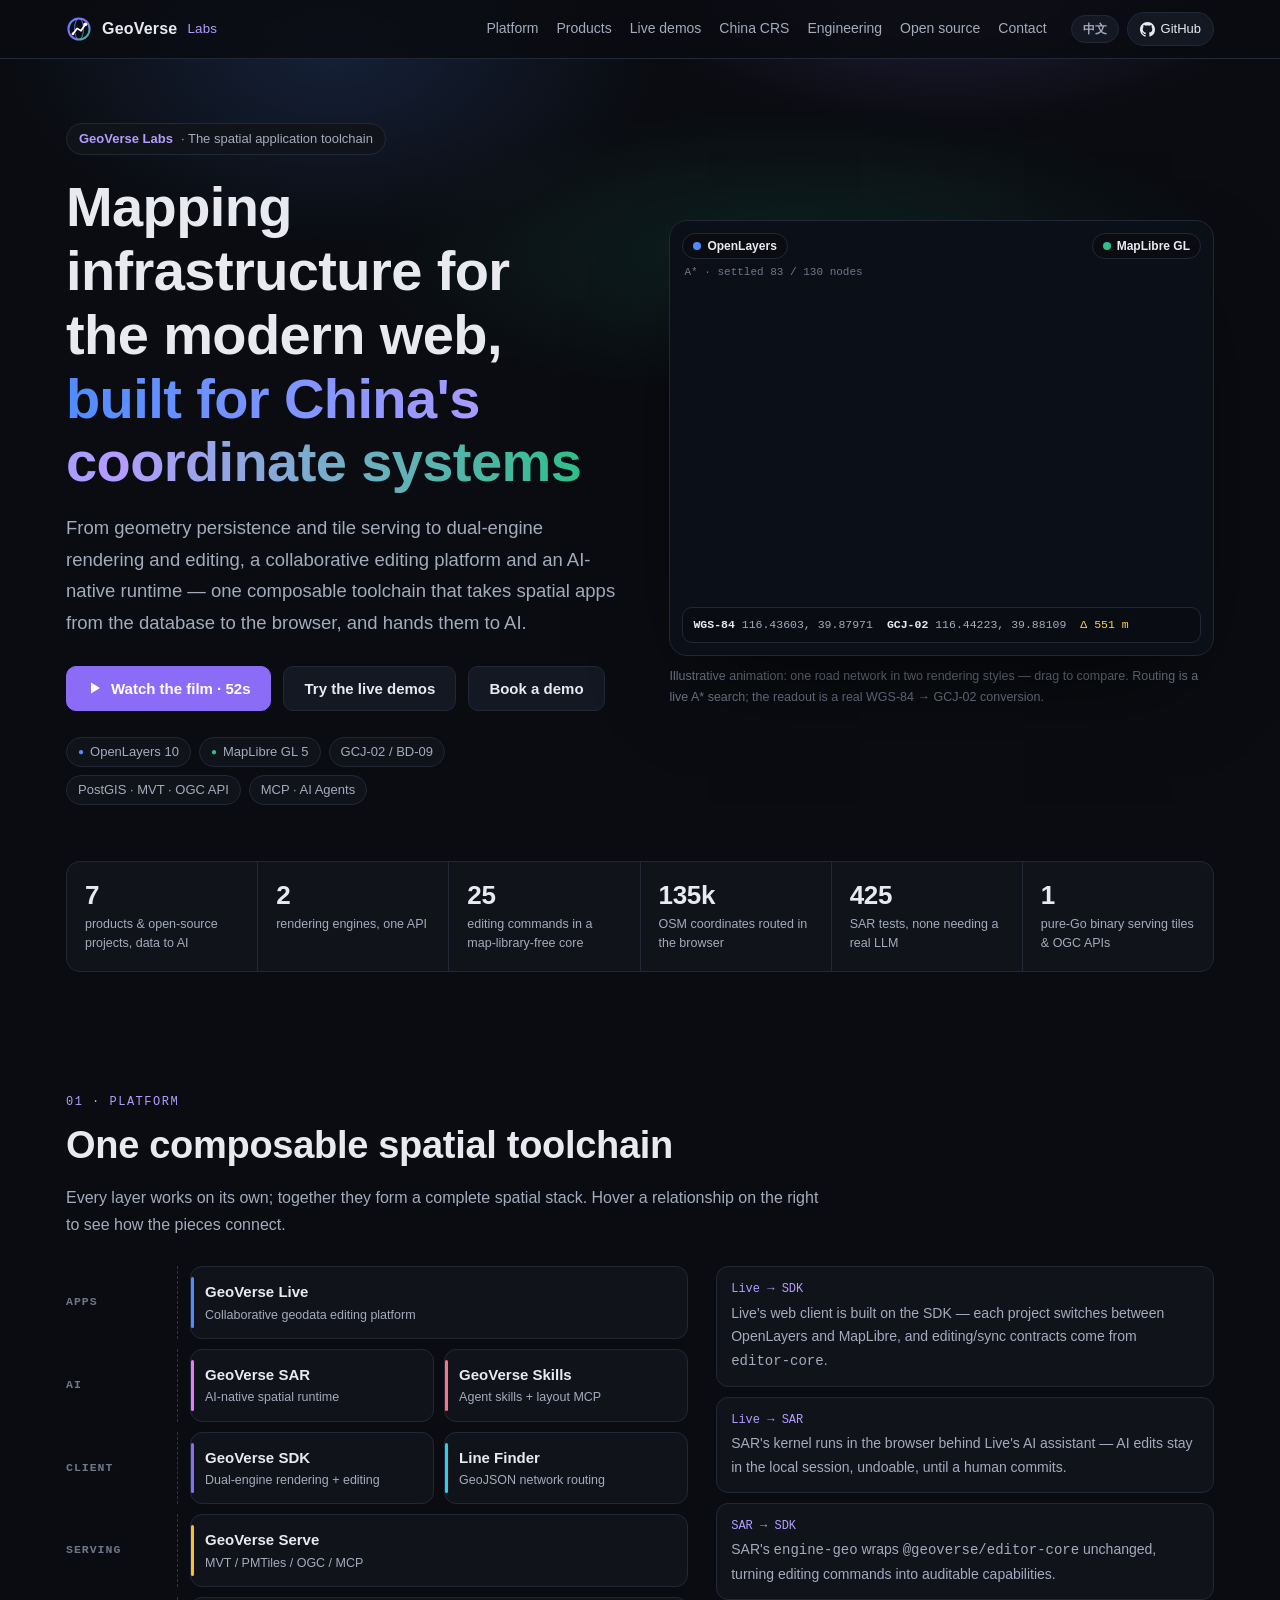
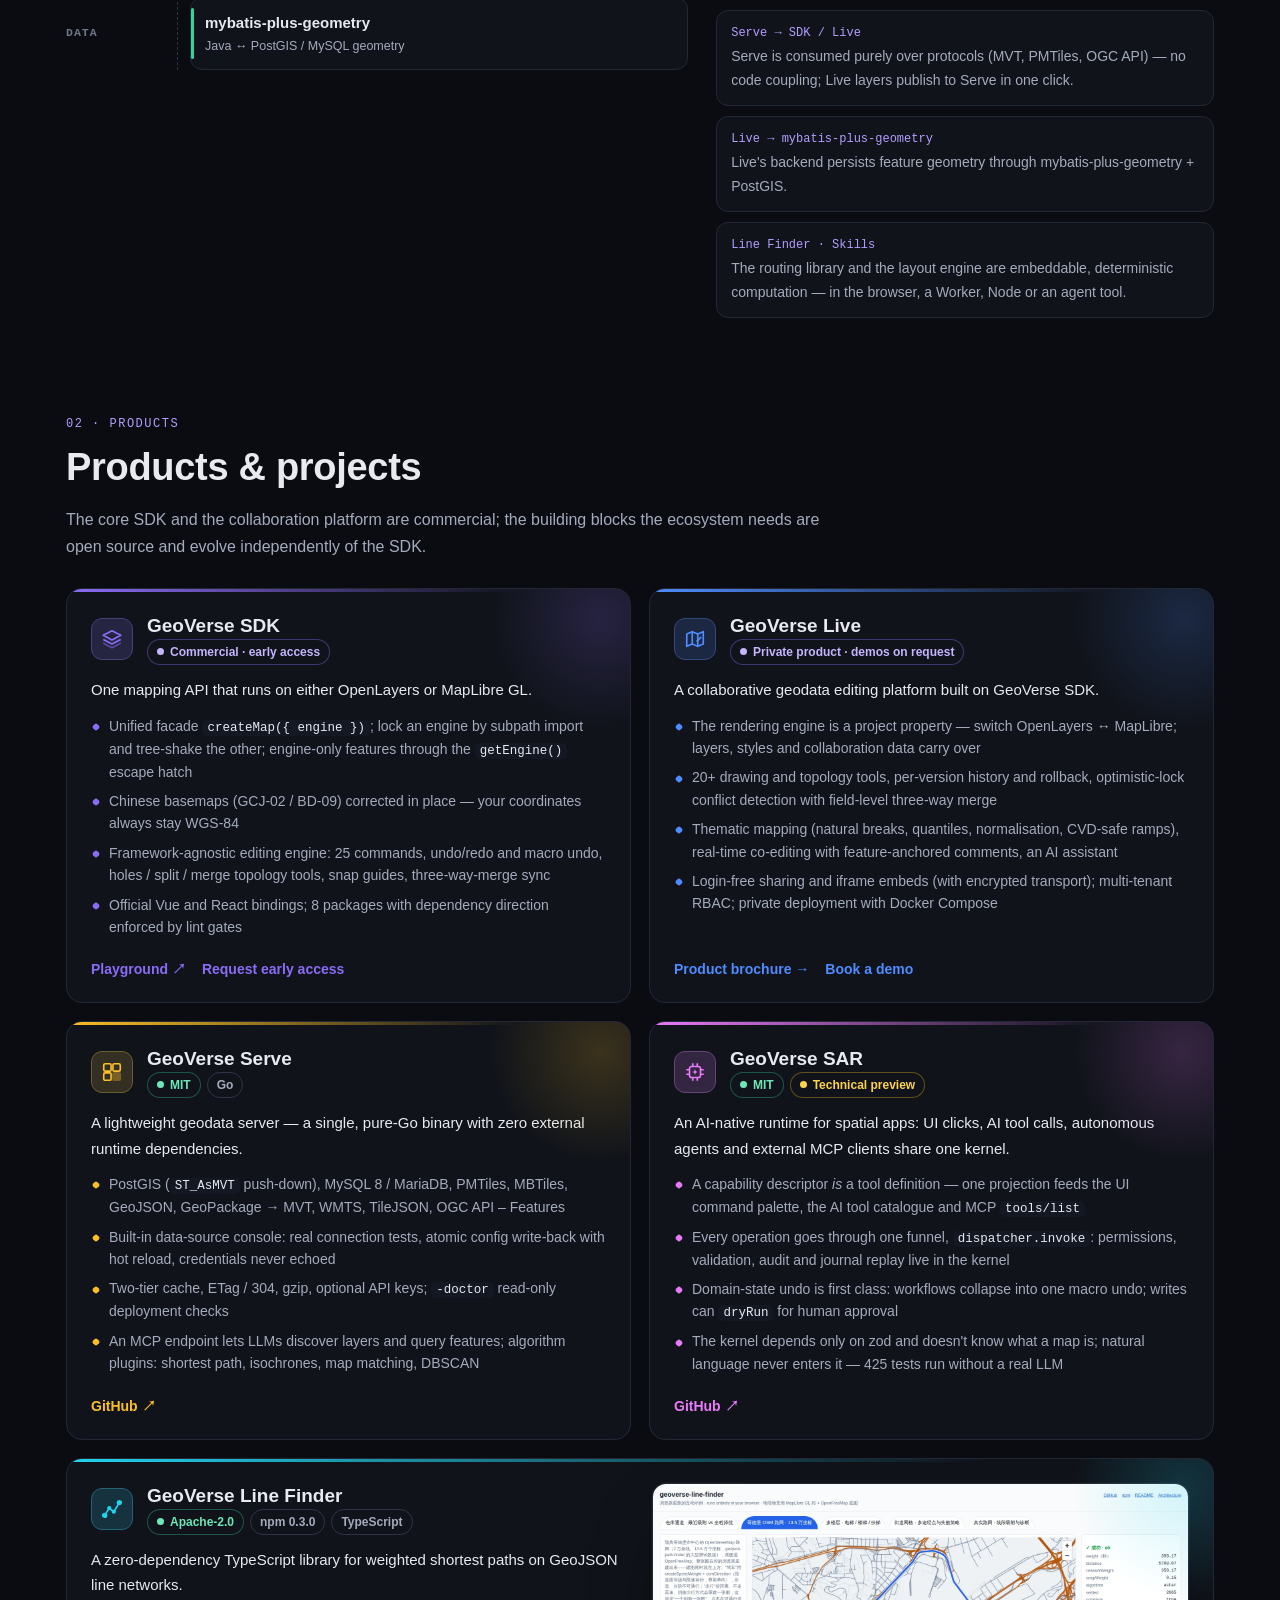
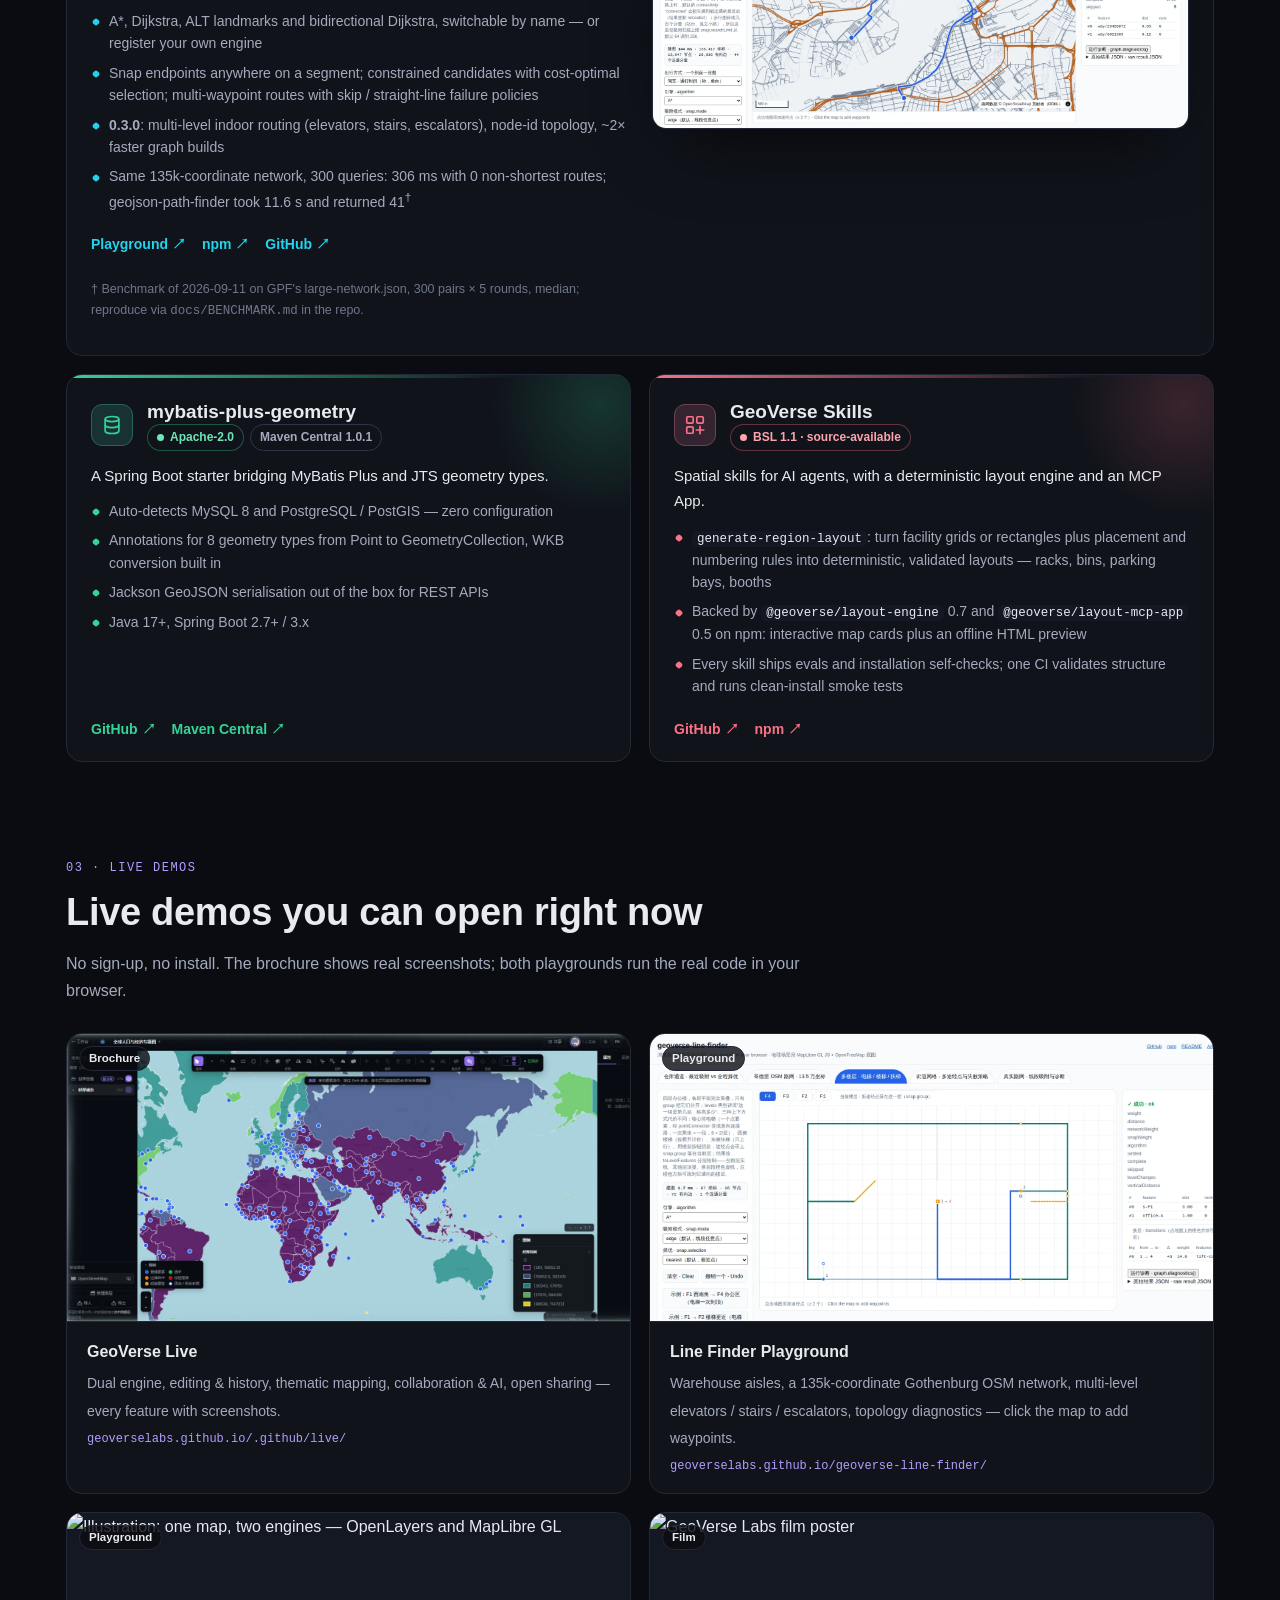
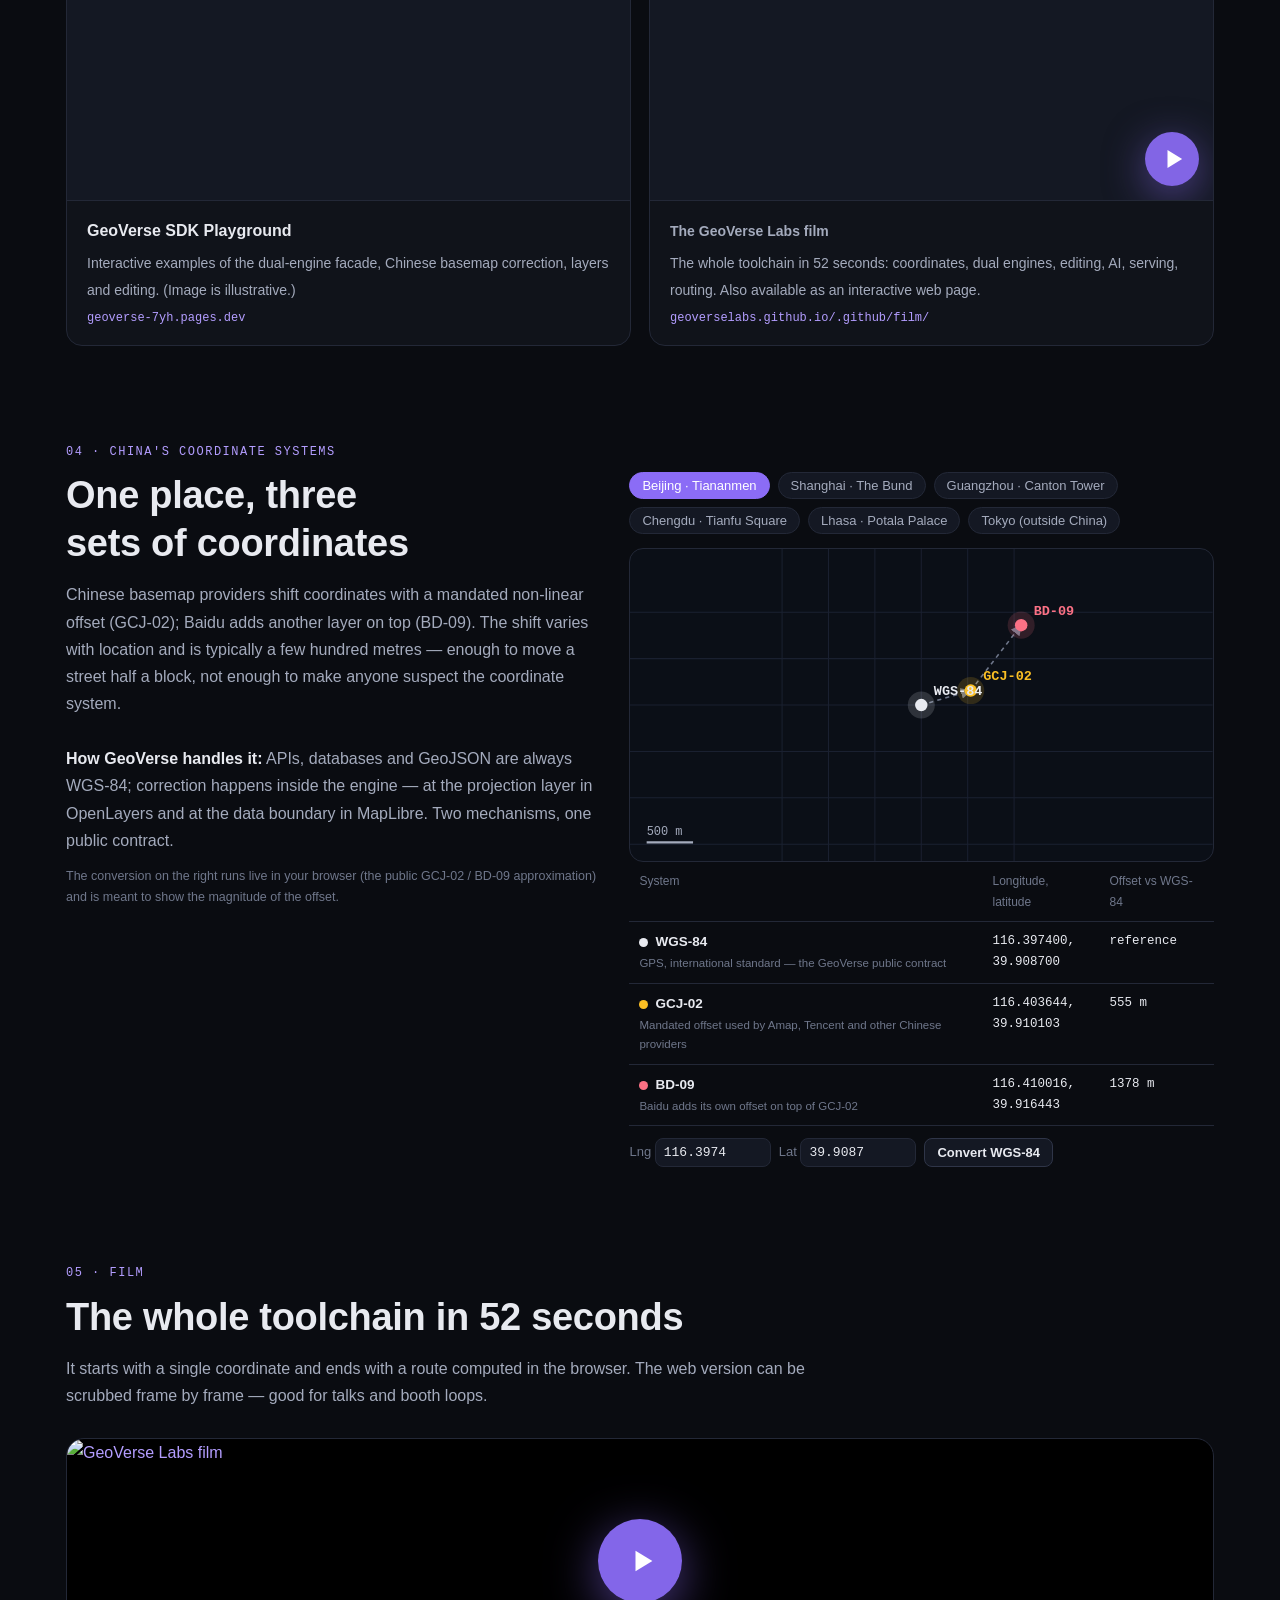
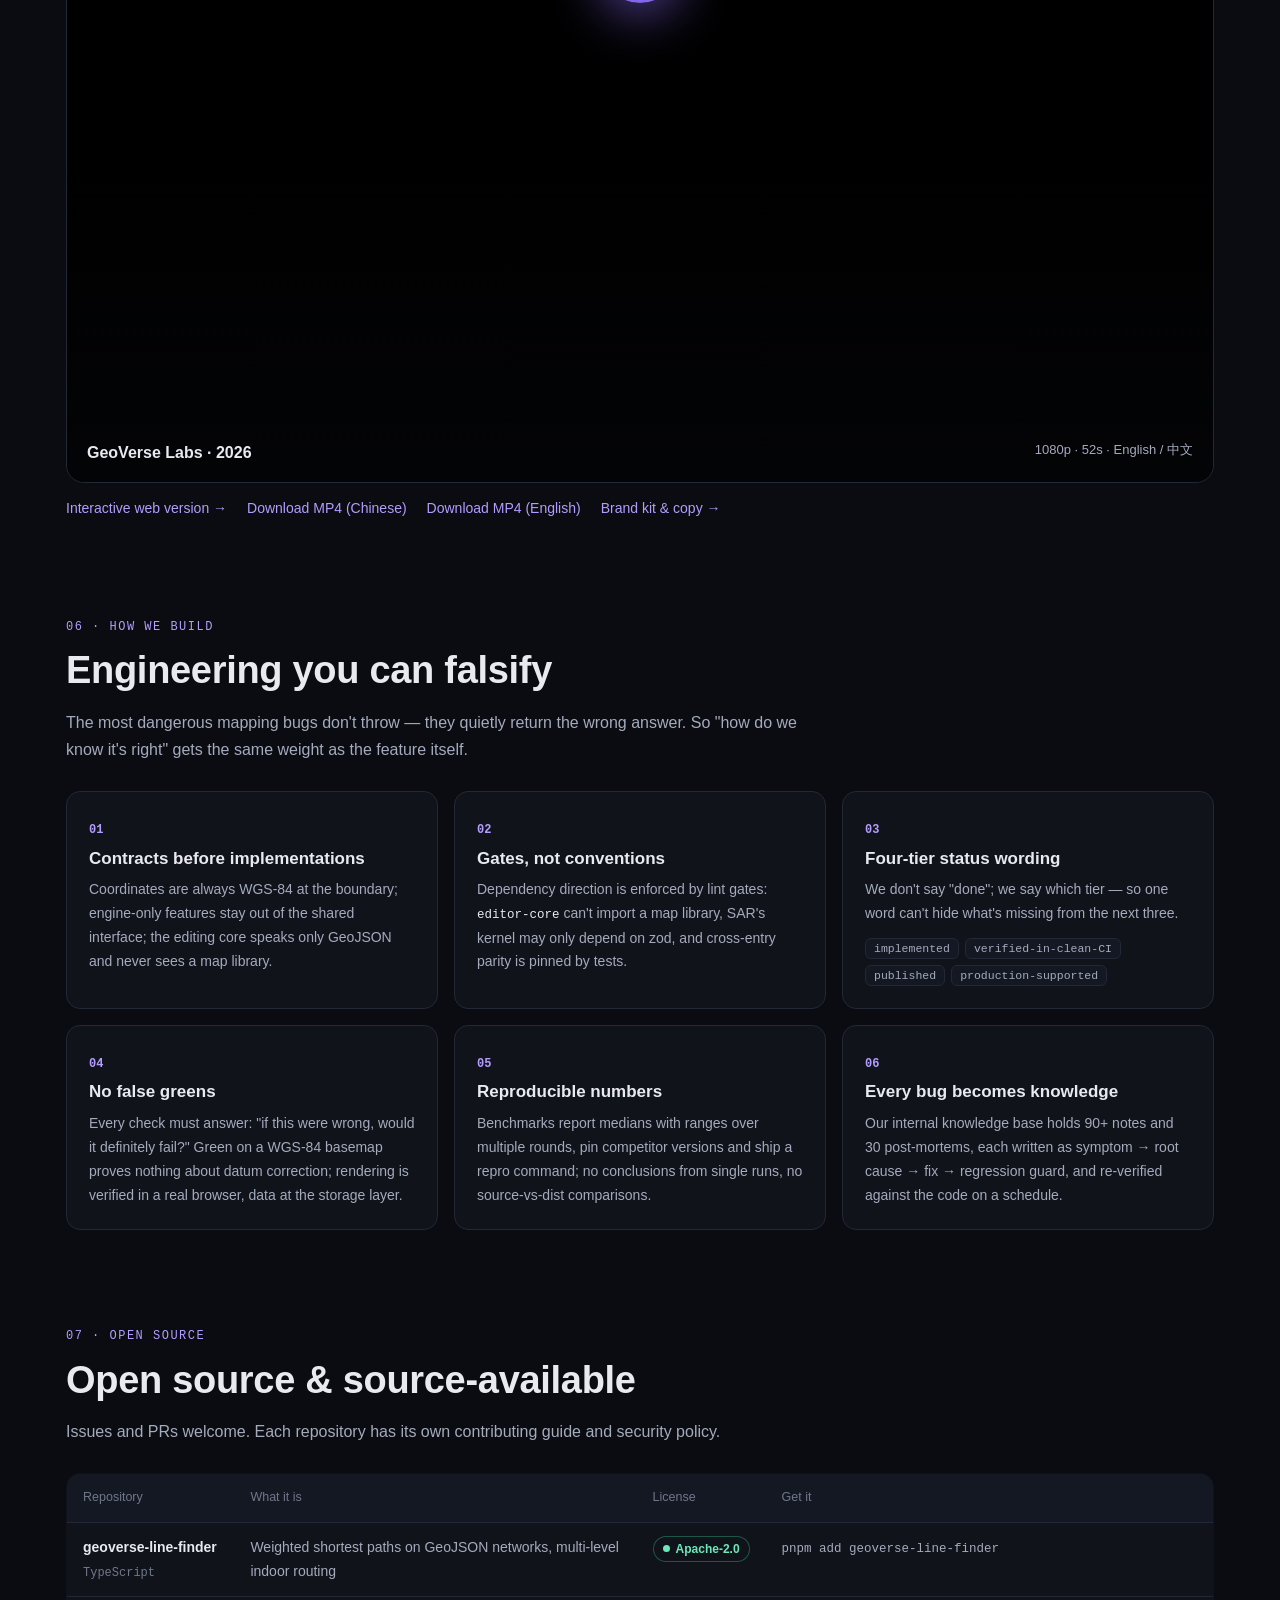
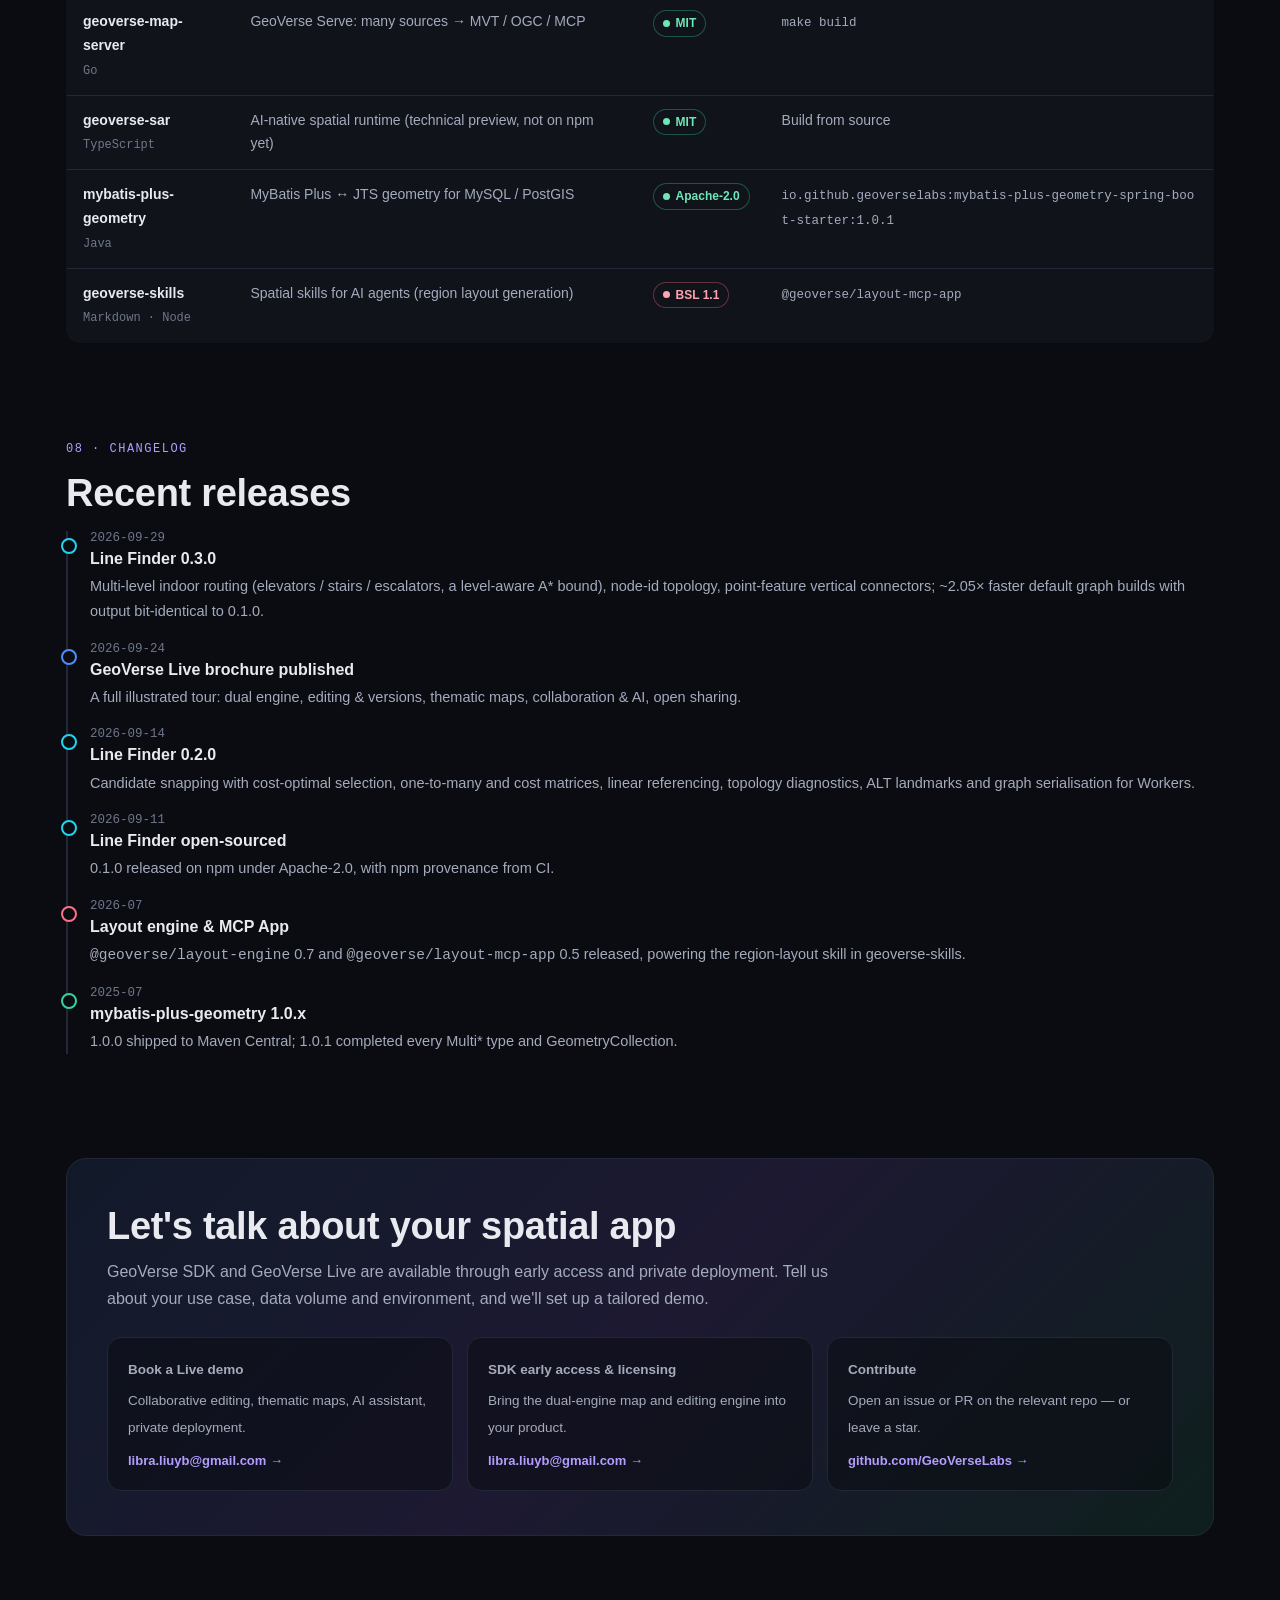
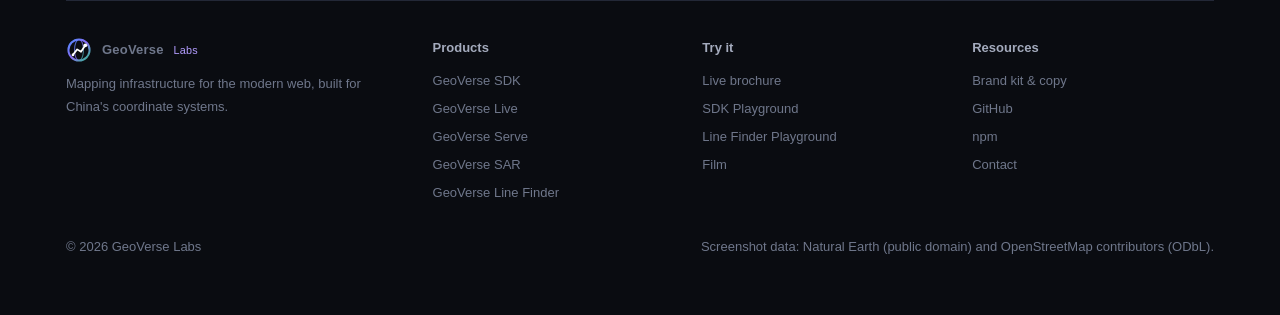
==== index.html @ deee3d52 "feat(site): 新增组织主页、品牌资源页与 404 - index.html：中英双语组织主页——Hero 实时 A* 寻路双引擎动画、工具链关系图、   7 个产品卡（状态与许可徽章）、在线" ====
<!doctype html>
<html lang="zh-CN" data-title-zh="GeoVerse Labs — 为中国坐标系而生的 Web 地图基础设施" data-title-en="GeoVerse Labs — Mapping infrastructure for the modern web">
<head>
<meta charset="utf-8">
<meta name="viewport" content="width=device-width, initial-scale=1">
<title>GeoVerse Labs — 为中国坐标系而生的 Web 地图基础设施</title>
<meta name="description" content="GeoVerse Labs 打造空间应用工具链：双引擎地图 SDK、协作式地理数据编辑平台、Go 瓦片服务、AI-native 空间运行时与 GeoJSON 寻路库，原生支持 GCJ-02 / BD-09。">
<meta property="og:type" content="website">
<meta property="og:site_name" content="GeoVerse Labs">
<meta property="og:title" content="GeoVerse Labs — Mapping infrastructure for the modern web">
<meta property="og:description" content="双引擎地图 SDK · 协作编辑平台 · 瓦片服务 · AI 空间运行时 · GeoJSON 寻路。Built for China's coordinate systems.">
<meta property="og:url" content="https://geoverselabs.github.io/.github/">
<meta property="og:image" content="https://geoverselabs.github.io/.github/assets/og-card.png">
<meta property="og:image:width" content="1200">
<meta property="og:image:height" content="630">
<meta name="twitter:card" content="summary_large_image">
<meta name="theme-color" content="#0a0c11">
<link rel="icon" href="assets/logo.svg" type="image/svg+xml">
<link rel="stylesheet" href="assets/site.css">
<script>
  // Pick the language before first paint: ?lang= > saved choice > browser language.
  (function () {
    var l = null;
    try {
      var q = new URLSearchParams(location.search).get('lang');
      if (q === 'en' || q === 'zh') { l = q; localStorage.setItem('gv-lang', q); }
      else { l = localStorage.getItem('gv-lang'); }
    } catch (e) { /* storage unavailable */ }
    if (!l) l = /^zh/i.test(navigator.language || '') ? 'zh' : 'en';
    if (l === 'en') document.documentElement.classList.add('en');
  })();
</script>
<style>
  /* ---------- hero ---------- */
  .hero { position: relative; padding: 64px 0 24px; overflow-x: clip; }
  .hero::before {
    content: ""; position: absolute; inset: -30% -10% auto; height: 680px; pointer-events: none;
    background:
      radial-gradient(closest-side at 30% 40%, rgba(79,140,255,.16), transparent 70%),
      radial-gradient(closest-side at 70% 30%, rgba(139,108,246,.20), transparent 70%),
      radial-gradient(closest-side at 60% 70%, rgba(47,191,138,.12), transparent 70%);
  }
  .hero-grid { position: relative; display: grid; grid-template-columns: 1.02fr 1fr; gap: 48px; align-items: center; }
  .eyebrow { display: inline-flex; gap: 8px; align-items: center; font-size: 13px; color: var(--text-2); border: 1px solid var(--line); border-radius: 999px; padding: 4px 12px; background: var(--bg-2); }
  .eyebrow b { color: var(--accent-2); font-weight: 600; }
  .hero h1 { font-size: clamp(32px, 4.6vw, 56px); line-height: 1.14; margin: 20px 0 18px; letter-spacing: -.6px; font-weight: 760; }
  .grad { background: linear-gradient(90deg, var(--ol), var(--accent-2) 50%, var(--libre)); -webkit-background-clip: text; background-clip: text; color: transparent; }
  .lead { font-size: clamp(16px, 1.8vw, 18.5px); color: var(--text-2); margin: 0 0 28px; max-width: 620px; }
  .hero .pills { margin-top: 26px; }
  .pill.ol::before, .pill.libre::before { content: "●"; margin-right: 6px; font-size: 10px; vertical-align: 1px; }
  .pill.ol::before { color: var(--ol); }
  .pill.libre::before { color: var(--libre); }

  .viz { position: relative; border-radius: 18px; overflow: hidden; border: 1px solid var(--line); background: #0b0f17; box-shadow: 0 40px 100px -40px rgba(0,0,0,.85); aspect-ratio: 5 / 4; }
  .viz canvas { position: absolute; inset: 0; width: 100%; height: 100%; display: block; touch-action: pan-y; cursor: ew-resize; }
  .viz .chip { position: absolute; top: 12px; font: 600 12px/1 var(--font); padding: 6px 10px; border-radius: 999px; background: rgba(10,12,17,.72); border: 1px solid var(--line); display: inline-flex; gap: 6px; align-items: center; pointer-events: none; }
  .viz .chip i { width: 8px; height: 8px; border-radius: 50%; display: inline-block; }
  .viz .chip.l { left: 12px; } .viz .chip.r { right: 12px; }
  .viz .readout { position: absolute; left: 12px; right: 12px; bottom: 12px; font: 11.5px/1.5 var(--mono); color: var(--text-2); background: rgba(10,12,17,.78); border: 1px solid var(--line); border-radius: 10px; padding: 8px 10px; pointer-events: none; display: flex; flex-wrap: wrap; gap: 2px 14px; }
  .viz .readout b { color: var(--text); font-weight: 600; }
  .viz .readout .g { color: #fcd34d; }
  .viz .algo { position: absolute; top: 44px; left: 14px; font: 11px/1.4 var(--mono); color: var(--text-3); pointer-events: none; }
  .viz-cap { font-size: 12.5px; color: var(--text-3); margin-top: 10px; }

  /* ---------- stats ---------- */
  .stats { display: grid; grid-template-columns: repeat(6, 1fr); gap: 1px; background: var(--line); border: 1px solid var(--line); border-radius: var(--radius); overflow: hidden; margin: 56px 0 0; }
  .stat { background: var(--bg-2); padding: 18px 18px; }
  .stat b { display: block; font-size: 26px; font-weight: 720; letter-spacing: -.3px; line-height: 1.2; }
  .stat > span { font-size: 12.5px; color: var(--text-2); line-height: 1.5; display: block; margin-top: 4px; }

  /* ---------- toolchain ---------- */
  .chain { display: grid; grid-template-columns: 1.25fr 1fr; gap: 28px; align-items: start; }
  .layers { display: grid; gap: 10px; }
  .layer { display: grid; grid-template-columns: 112px 1fr; gap: 12px; align-items: stretch; }
  .layer > .lname { font: 600 11.5px/1.3 var(--mono); letter-spacing: 1px; text-transform: uppercase; color: var(--text-3); display: flex; align-items: center; border-right: 1px dashed var(--line-2); padding-right: 10px; }
  .layer > .row { display: flex; flex-wrap: wrap; gap: 10px; }
  .node { flex: 1 1 200px; display: block; border: 1px solid var(--line); background: var(--bg-2); border-radius: 12px; padding: 12px 14px; color: var(--text); position: relative; transition: border-color .2s, transform .2s, opacity .2s, background .2s; }
  .node:hover { text-decoration: none; }
  .node::before { content: ""; position: absolute; left: 0; top: 10px; bottom: 10px; width: 3px; border-radius: 3px; background: var(--c); }
  .node b { display: block; font-size: 15px; font-weight: 650; }
  .node span { display: block; font-size: 12.5px; color: var(--text-2); }
  .layers.dim .node { opacity: .35; }
  .layers.dim .node.on { opacity: 1; border-color: var(--c); background: color-mix(in srgb, var(--c) 9%, var(--bg-2)); transform: translateY(-1px); }
  .rels { display: grid; gap: 10px; margin: 0; padding: 0; list-style: none; }
  .rels li { font-size: 14px; color: var(--text-2); padding: 12px 14px; border: 1px solid var(--line); border-radius: 12px; background: var(--bg-2); cursor: default; transition: border-color .2s; }
  .rels li:hover, .rels li.on { border-color: var(--line-2); color: var(--text); }
  .rels li em { font-style: normal; font-family: var(--mono); font-size: 12px; color: var(--accent-2); display: block; margin-bottom: 2px; }

  /* ---------- products ---------- */
  .products { display: grid; grid-template-columns: repeat(2, 1fr); gap: 18px; }
  .product { position: relative; display: flex; flex-direction: column; gap: 12px; background: var(--bg-2); border: 1px solid var(--line); border-radius: 16px; padding: 24px 24px 20px; overflow: hidden; }
  .product::before { content: ""; position: absolute; inset: 0 0 auto; height: 3px; background: linear-gradient(90deg, var(--c), transparent 80%); }
  .product::after { content: ""; position: absolute; right: -80px; top: -80px; width: 220px; height: 220px; background: radial-gradient(closest-side, color-mix(in srgb, var(--c) 18%, transparent), transparent); pointer-events: none; }
  .product .head { display: flex; gap: 14px; align-items: center; }
  .product .ico { width: 42px; height: 42px; border-radius: 11px; display: grid; place-items: center; background: color-mix(in srgb, var(--c) 14%, var(--panel)); border: 1px solid color-mix(in srgb, var(--c) 35%, var(--line)); color: var(--c); flex: none; }
  .product .ico svg { width: 22px; height: 22px; }
  .product h3 { margin: 0; font-size: 19px; }
  .product .tagline { margin: 0; color: var(--text); font-size: 15px; }
  .product .badges { display: flex; flex-wrap: wrap; gap: 6px; }
  .product ul { margin: 0; padding: 0; list-style: none; display: grid; gap: 7px; }
  .product li { position: relative; padding-left: 18px; color: var(--text-2); font-size: 14px; line-height: 1.6; }
  .product li::before { content: ""; position: absolute; left: 2px; top: .66em; width: 6px; height: 6px; border-radius: 2px; transform: rotate(45deg); background: var(--c); }
  .product li code { font-size: 12.5px; color: var(--text); background: var(--panel); padding: 1px 5px; border-radius: 5px; }
  .product .links { margin-top: auto; padding-top: 8px; display: flex; flex-wrap: wrap; gap: 8px 16px; font-size: 14px; font-weight: 600; }
  .product .links a { color: var(--c); }
  .product.wide { grid-column: span 2; }
  .product.wide .split { display: grid; grid-template-columns: 1fr 1fr; gap: 24px; align-items: start; }

  /* ---------- demos ---------- */
  .demos { display: grid; grid-template-columns: repeat(2, 1fr); gap: 18px; }
  .demo { display: flex; flex-direction: column; border: 1px solid var(--line); border-radius: 16px; overflow: hidden; background: var(--bg-2); color: var(--text); transition: border-color .2s, transform .2s; }
  .demo:hover { text-decoration: none; border-color: var(--line-2); transform: translateY(-2px); }
  .demo .pic { aspect-ratio: 16 / 8.2; overflow: hidden; background: var(--panel); border-bottom: 1px solid var(--line); position: relative; }
  .demo .pic img { width: 100%; height: 100%; object-fit: cover; object-position: top left; }
  .demo .pic .tag { position: absolute; left: 12px; top: 12px; font: 600 11.5px/1 var(--font); padding: 6px 9px; border-radius: 999px; background: rgba(10,12,17,.8); border: 1px solid var(--line); color: var(--text); }
  .demo .pic .play { position: absolute; inset: 0; display: grid; place-items: end; padding: 14px; }
  .demo .pic .play span { width: 54px; height: 54px; border-radius: 50%; background: rgba(139,108,246,.92); display: grid; place-items: center; box-shadow: 0 10px 40px rgba(139,108,246,.5); }
  .demo .pic .play svg { width: 26px; height: 26px; fill: #fff; margin-left: 4px; }
  .demo .txt { padding: 16px 20px 20px; }
  .demo .txt b { font-size: 16px; display: block; margin-bottom: 4px; }
  .demo .txt span { font-size: 14px; color: var(--text-2); }
  .demo .txt .url { display: block; margin-top: 8px; font: 12px var(--mono); color: var(--accent-2); overflow-wrap: anywhere; }

  /* ---------- coords ---------- */
  .coords { display: grid; grid-template-columns: 1fr 1.1fr; gap: 32px; align-items: start; }
  .cities { display: flex; flex-wrap: wrap; gap: 8px; margin: 0 0 14px; }
  .cities button { font: 500 13px var(--font); color: var(--text-2); background: var(--panel); border: 1px solid var(--line); border-radius: 999px; padding: 5px 12px; cursor: pointer; }
  .cities button[aria-pressed="true"] { color: #fff; background: var(--accent); border-color: var(--accent); }
  .ctable { width: 100%; border-collapse: collapse; font-size: 13.5px; }
  .ctable th, .ctable td { text-align: left; padding: 9px 10px; border-bottom: 1px solid var(--line); vertical-align: top; }
  .ctable th { color: var(--text-3); font-weight: 500; font-size: 12px; }
  .ctable td.num { font-family: var(--mono); font-size: 12.5px; color: var(--text); white-space: nowrap; }
  .ctable .sys { font-weight: 650; display: flex; align-items: center; gap: 7px; white-space: nowrap; }
  .ctable .sys i { width: 9px; height: 9px; border-radius: 50%; display: inline-block; }
  .ctable small { display: block; color: var(--text-3); font-size: 11.5px; font-weight: 400; white-space: normal; }
  .cplot { border: 1px solid var(--line); border-radius: 14px; background: #0b0f17; }
  .cplot svg { display: block; width: 100%; height: auto; }
  .cinput { display: flex; flex-wrap: wrap; gap: 8px; align-items: center; margin-top: 12px; font-size: 13px; color: var(--text-3); }
  .cinput input { width: 116px; font: 13px var(--mono); color: var(--text); background: var(--panel); border: 1px solid var(--line); border-radius: 8px; padding: 6px 8px; }
  .cinput button { font: 600 13px var(--font); color: var(--text); background: var(--panel); border: 1px solid var(--line-2); border-radius: 8px; padding: 6px 12px; cursor: pointer; }
  .note { font-size: 12.5px; color: var(--text-3); margin-top: 10px; }

  /* ---------- film ---------- */
  .film { position: relative; border-radius: 18px; overflow: hidden; border: 1px solid var(--line); display: block; aspect-ratio: 16 / 9; background: #000; }
  .film img { width: 100%; height: 100%; object-fit: cover; }
  .film .play { position: absolute; inset: 0; display: grid; justify-items: center; align-items: start; padding-top: 7%; background: linear-gradient(180deg, transparent 50%, rgba(5,6,10,.7)); }
  .film .play span { width: 84px; height: 84px; border-radius: 50%; background: rgba(139,108,246,.95); display: grid; place-items: center; box-shadow: 0 12px 50px rgba(139,108,246,.55); transition: transform .2s; }
  .film:hover .play span { transform: scale(1.06); }
  .film .play svg { width: 30px; height: 30px; fill: #fff; margin-left: 5px; }
  .film .meta { position: absolute; left: 20px; bottom: 16px; right: 20px; display: flex; justify-content: space-between; gap: 12px; flex-wrap: wrap; font-size: 13px; color: var(--text-2); }
  .film .meta b { color: var(--text); font-size: 16px; }
  .film-links { display: flex; flex-wrap: wrap; gap: 8px 20px; margin-top: 14px; font-size: 14px; }

  /* ---------- principles ---------- */
  .principles { display: grid; grid-template-columns: repeat(3, 1fr); gap: 16px; }
  .principle { background: var(--bg-2); border: 1px solid var(--line); border-radius: var(--radius); padding: 22px; }
  .principle .n { font: 600 12px var(--mono); color: var(--accent-2); }
  .principle h3 { margin: 6px 0 8px; font-size: 17px; }
  .principle p { margin: 0; color: var(--text-2); font-size: 14px; }
  .principle code { font-size: 12.5px; color: var(--text); }
  .tiers { display: flex; flex-wrap: wrap; gap: 6px; margin-top: 12px; }
  .tiers span { font: 11.5px var(--mono); padding: 3px 8px; border-radius: 6px; background: var(--panel); border: 1px solid var(--line); color: var(--text-2); }

  /* ---------- open source table ---------- */
  .oss-table { width: 100%; border-collapse: collapse; font-size: 14px; background: var(--bg-2); border: 1px solid var(--line); border-radius: var(--radius); overflow: hidden; }
  .oss-table th, .oss-table td { text-align: left; padding: 13px 16px; border-bottom: 1px solid var(--line); vertical-align: top; }
  .oss-table tr:last-child td { border-bottom: 0; }
  .oss-table th { color: var(--text-3); font-weight: 500; font-size: 12.5px; background: var(--panel); }
  .oss-table td { color: var(--text-2); }
  .oss-table td a.repo { font-weight: 650; color: var(--text); }
  .oss-table td .lang { font: 12px var(--mono); color: var(--text-3); }
  .oss-table code { font-size: 12.5px; word-break: break-all; }
  .table-scroll { overflow-x: auto; border-radius: var(--radius); }

  /* ---------- news ---------- */
  .news { list-style: none; margin: 0; padding: 0; border-left: 2px solid var(--line); display: grid; gap: 18px; }
  .news li { position: relative; padding-left: 22px; }
  .news li::before { content: ""; position: absolute; left: -7px; top: 7px; width: 12px; height: 12px; border-radius: 50%; background: var(--bg); border: 2px solid var(--c, var(--accent)); }
  .news time { font: 12.5px var(--mono); color: var(--text-3); display: block; }
  .news b { color: var(--text); }
  .news p { margin: 2px 0 0; color: var(--text-2); font-size: 14.5px; }

  /* ---------- contact ---------- */
  .contact { margin: 104px 0 0; padding: 44px 40px; border-radius: 20px; border: 1px solid var(--line); background: linear-gradient(135deg, rgba(79,140,255,.10), rgba(139,108,246,.14) 50%, rgba(47,191,138,.10)); }
  .contact h2 { margin: 0 0 8px; }
  .contact > p { margin: 0 0 24px; color: var(--text-2); max-width: 760px; }
  .asks { display: grid; grid-template-columns: repeat(3, 1fr); gap: 14px; }
  .ask { display: block; padding: 18px 20px; border-radius: 14px; background: rgba(10,12,17,.55); border: 1px solid var(--line); color: var(--text); }
  .ask:hover { text-decoration: none; border-color: var(--line-2); }
  .ask b { display: block; font-size: 15.5px; margin-bottom: 4px; }
  .ask span { font-size: 13.5px; color: var(--text-2); }
  .ask em { display: block; margin-top: 10px; font-style: normal; font-size: 13px; font-weight: 600; color: var(--accent-2); }

  @media (max-width: 980px) {
    .hero-grid, .chain, .coords { grid-template-columns: 1fr; }
    .stats { grid-template-columns: repeat(3, 1fr); }
    .principles { grid-template-columns: 1fr 1fr; }
    .product.wide .split { grid-template-columns: 1fr; }
  }
  @media (max-width: 720px) {
    .products, .demos { grid-template-columns: 1fr; }
    .product.wide { grid-column: auto; }
    .asks { grid-template-columns: 1fr; }
    .layer { grid-template-columns: 1fr; gap: 6px; }
    .layer > .lname { border-right: 0; padding: 0; }
  }
  @media (max-width: 560px) {
    .hero { padding-top: 40px; }
    .stats { grid-template-columns: 1fr 1fr; }
    .principles { grid-template-columns: 1fr; }
    .contact { padding: 28px 20px; }
    .viz { aspect-ratio: 1 / 1; }
    .viz .readout { font-size: 10.5px; }
    .product { padding: 20px 18px 18px; }
  }
</style>
</head>
<body>

<nav class="nav" aria-label="Primary">
  <div class="wrap">
    <a class="brand" href="#top"><img src="assets/logo.svg" alt="" width="26" height="26">GeoVerse <small>Labs</small></a>
    <div class="nav-links">
      <a href="#platform"><span class="zh">工具链</span><span class="en">Platform</span></a>
      <a href="#products"><span class="zh">产品</span><span class="en">Products</span></a>
      <a href="#demos"><span class="zh">在线体验</span><span class="en">Live demos</span></a>
      <a href="#coords"><span class="zh">国内坐标系</span><span class="en">China CRS</span></a>
      <a href="#principles"><span class="zh">工程方法</span><span class="en">Engineering</span></a>
      <a href="#opensource"><span class="zh">开源</span><span class="en">Open source</span></a>
      <a href="#contact"><span class="zh">联系</span><span class="en">Contact</span></a>
    </div>
    <div class="nav-tools">
      <button class="lang-btn" type="button">EN</button>
      <a class="gh-btn" href="https://github.com/GeoVerseLabs"><svg viewBox="0 0 16 16" aria-hidden="true"><path d="M8 0C3.58 0 0 3.58 0 8c0 3.54 2.29 6.53 5.47 7.59.4.07.55-.17.55-.38 0-.19-.01-.82-.01-1.49-2.01.37-2.53-.49-2.69-.94-.09-.23-.48-.94-.82-1.13-.28-.15-.68-.52-.01-.53.63-.01 1.08.58 1.23.82.72 1.21 1.87.87 2.33.66.07-.52.28-.87.51-1.07-1.78-.2-3.64-.89-3.64-3.95 0-.87.31-1.59.82-2.15-.08-.2-.36-1.02.08-2.12 0 0 .67-.21 2.2.82.64-.18 1.32-.27 2-.27.68 0 1.36.09 2 .27 1.53-1.04 2.2-.82 2.2-.82.44 1.1.16 1.92.08 2.12.51.56.82 1.27.82 2.15 0 3.07-1.87 3.75-3.65 3.95.29.25.54.73.54 1.48 0 1.07-.01 1.93-.01 2.2 0 .21.15.46.55.38A8.013 8.013 0 0016 8c0-4.42-3.58-8-8-8z"/></svg><span>GitHub</span></a>
    </div>
  </div>
</nav>

<!-- ================= HERO ================= -->
<header class="hero" id="top">
  <div class="wrap">
    <div class="hero-grid">
      <div>
        <span class="eyebrow"><b>GeoVerse Labs</b><span class="zh">· 空间应用工具链</span><span class="en">· The spatial application toolchain</span></span>
        <h1>
          <span class="zh">为中国坐标系而生的<br><span class="grad">Web 地图基础设施</span></span>
          <span class="en">Mapping infrastructure for the modern web, <span class="grad">built for China's coordinate systems</span></span>
        </h1>
        <p class="lead zh">从几何入库、瓦片发布，到双引擎渲染与编辑、多人协作平台和 AI 原生运行时——我们用一条可组合的工具链，把空间应用从数据库带到浏览器，再交给 AI。</p>
        <p class="lead en">From geometry persistence and tile serving to dual-engine rendering and editing, a collaborative editing platform and an AI-native runtime — one composable toolchain that takes spatial apps from the database to the browser, and hands them to AI.</p>
        <div class="cta">
          <a class="btn primary" href="film/" data-film><svg viewBox="0 0 16 16" aria-hidden="true"><path d="M4 2.5v11l9-5.5z"/></svg><span class="zh">观看宣传片 · 52 秒</span><span class="en">Watch the film · 52s</span></a>
          <a class="btn" href="#demos"><span class="zh">在线体验</span><span class="en">Try the live demos</span></a>
          <a class="btn" href="#contact"><span class="zh">预约演示</span><span class="en">Book a demo</span></a>
        </div>
        <ul class="pills">
          <li class="pill ol">OpenLayers 10</li>
          <li class="pill libre">MapLibre GL 5</li>
          <li class="pill">GCJ-02 / BD-09</li>
          <li class="pill">PostGIS · MVT · OGC API</li>
          <li class="pill">MCP · AI Agents</li>
        </ul>
      </div>
      <figure>
        <div class="viz" id="viz">
          <canvas id="hero-canvas" aria-label="Animated road network: A* search, split between an OpenLayers-style and a MapLibre-style rendering"></canvas>
          <span class="chip l"><i style="background:var(--ol)"></i>OpenLayers</span>
          <span class="chip r"><i style="background:var(--libre)"></i>MapLibre GL</span>
          <span class="algo" id="viz-algo">A*</span>
          <div class="readout" id="viz-readout" aria-live="off"></div>
        </div>
        <figcaption class="viz-cap"><span class="zh">示意动画：同一张路网，左右两种渲染风格，拖动画面对比；寻路为实时 A* 计算，坐标读数为真实的 WGS-84 → GCJ-02 换算。</span><span class="en">Illustrative animation: one road network in two rendering styles — drag to compare. Routing is a live A* search; the readout is a real WGS-84 → GCJ-02 conversion.</span></figcaption>
      </figure>
    </div>

    <div class="stats">
      <div class="stat"><b>7</b><span class="zh">产品与开源项目，覆盖数据、服务、前端、AI</span><span class="en">products &amp; open-source projects, data to AI</span></div>
      <div class="stat"><b>2</b><span class="zh">渲染引擎，一套 API</span><span class="en">rendering engines, one API</span></div>
      <div class="stat"><b>25</b><span class="zh">编辑命令，内核不依赖任何地图库</span><span class="en">editing commands in a map-library-free core</span></div>
      <div class="stat"><b><span class="zh">13.5 万</span><span class="en">135k</span></b><span class="zh">坐标的 OSM 路网，在浏览器里建图寻路</span><span class="en">OSM coordinates routed in the browser</span></div>
      <div class="stat"><b>425</b><span class="zh">个 SAR 测试，无一依赖真实 LLM</span><span class="en">SAR tests, none needing a real LLM</span></div>
      <div class="stat"><b>1</b><span class="zh">个纯 Go 二进制，发布瓦片与 OGC 服务</span><span class="en">pure-Go binary serving tiles &amp; OGC APIs</span></div>
    </div>
  </div>
</header>

<main class="wrap">

  <!-- ================= PLATFORM ================= -->
  <section class="block" id="platform">
    <p class="kicker">01 · Platform</p>
    <h2><span class="zh">一条可组合的空间工具链</span><span class="en">One composable spatial toolchain</span></h2>
    <p class="sub zh">每一层都能单独使用，组合起来就是一整套空间应用。把鼠标移到右侧的连接关系上，看看它们怎么接在一起。</p>
    <p class="sub en">Every layer works on its own; together they form a complete spatial stack. Hover a relationship on the right to see how the pieces connect.</p>
    <div class="chain">
      <div class="layers" id="layers">
        <div class="layer">
          <div class="lname"><span class="zh">应用</span><span class="en">Apps</span></div>
          <div class="row">
            <a class="node" href="#p-live" data-id="live" style="--c:var(--c-live)"><b>GeoVerse Live</b><span class="zh">协作式地理数据编辑平台</span><span class="en">Collaborative geodata editing platform</span></a>
          </div>
        </div>
        <div class="layer">
          <div class="lname"><span class="zh">智能</span><span class="en">AI</span></div>
          <div class="row">
            <a class="node" href="#p-sar" data-id="sar" style="--c:var(--c-sar)"><b>GeoVerse SAR</b><span class="zh">AI-native 空间应用运行时</span><span class="en">AI-native spatial runtime</span></a>
            <a class="node" href="#p-skills" data-id="skills" style="--c:var(--c-skills)"><b>GeoVerse Skills</b><span class="zh">Agent 技能 + 布局 MCP</span><span class="en">Agent skills + layout MCP</span></a>
          </div>
        </div>
        <div class="layer">
          <div class="lname"><span class="zh">前端</span><span class="en">Client</span></div>
          <div class="row">
            <a class="node" href="#p-sdk" data-id="sdk" style="--c:var(--c-sdk)"><b>GeoVerse SDK</b><span class="zh">双引擎渲染 + 编辑引擎</span><span class="en">Dual-engine rendering + editing</span></a>
            <a class="node" href="#p-lf" data-id="lf" style="--c:var(--c-lf)"><b>Line Finder</b><span class="zh">GeoJSON 路网寻路</span><span class="en">GeoJSON network routing</span></a>
          </div>
        </div>
        <div class="layer">
          <div class="lname"><span class="zh">服务</span><span class="en">Serving</span></div>
          <div class="row">
            <a class="node" href="#p-serve" data-id="serve" style="--c:var(--c-serve)"><b>GeoVerse Serve</b><span class="zh">MVT / PMTiles / OGC / MCP</span><span class="en">MVT / PMTiles / OGC / MCP</span></a>
          </div>
        </div>
        <div class="layer">
          <div class="lname"><span class="zh">数据</span><span class="en">Data</span></div>
          <div class="row">
            <a class="node" href="#p-mpg" data-id="mpg" style="--c:var(--c-mpg)"><b>mybatis-plus-geometry</b><span class="zh">Java ↔ PostGIS / MySQL 几何</span><span class="en">Java ↔ PostGIS / MySQL geometry</span></a>
          </div>
        </div>
      </div>
      <ul class="rels" id="rels">
        <li data-ids="live sdk"><em>Live → SDK</em><span class="zh">Live 的前端直接消费 GeoVerse SDK：同一个项目可在 OpenLayers 与 MapLibre 间切换，编辑与同步契约来自 <code>editor-core</code>。</span><span class="en">Live's web client is built on the SDK — each project switches between OpenLayers and MapLibre, and editing/sync contracts come from <code>editor-core</code>.</span></li>
        <li data-ids="live sar"><em>Live → SAR</em><span class="zh">SAR 内核嵌在浏览器里驱动 AI 助手：AI 的修改只落在本地会话，可撤销，提交由人决定。</span><span class="en">SAR's kernel runs in the browser behind Live's AI assistant — AI edits stay in the local session, undoable, until a human commits.</span></li>
        <li data-ids="sar sdk"><em>SAR → SDK</em><span class="zh">SAR 的 <code>engine-geo</code> 零改动包装 <code>@geoverse/editor-core</code>，把编辑命令变成可审计的能力。</span><span class="en">SAR's <code>engine-geo</code> wraps <code>@geoverse/editor-core</code> unchanged, turning editing commands into auditable capabilities.</span></li>
        <li data-ids="serve sdk live"><em>Serve → SDK / Live</em><span class="zh">Serve 只通过协议（MVT、PMTiles、OGC API）被消费，零代码依赖；Live 的图层可一键发布到 Serve。</span><span class="en">Serve is consumed purely over protocols (MVT, PMTiles, OGC API) — no code coupling; Live layers publish to Serve in one click.</span></li>
        <li data-ids="mpg live"><em>Live → mybatis-plus-geometry</em><span class="zh">Live 后端用 mybatis-plus-geometry + PostGIS 存取要素几何。</span><span class="en">Live's backend persists feature geometry through mybatis-plus-geometry + PostGIS.</span></li>
        <li data-ids="lf skills serve"><em>Line Finder · Skills</em><span class="zh">寻路库与布局引擎都是可内嵌的确定性计算：浏览器、Worker、Node 或 Agent 工具里都能跑。</span><span class="en">The routing library and the layout engine are embeddable, deterministic computation — in the browser, a Worker, Node or an agent tool.</span></li>
      </ul>
    </div>
  </section>

  <!-- ================= PRODUCTS ================= -->
  <section class="block" id="products">
    <p class="kicker">02 · Products</p>
    <h2><span class="zh">产品与项目</span><span class="en">Products &amp; projects</span></h2>
    <p class="sub zh">核心 SDK 与协作平台以商业方式提供；我们把生态需要的基础构件开源出来，独立于核心 SDK 演进。</p>
    <p class="sub en">The core SDK and the collaboration platform are commercial; the building blocks the ecosystem needs are open source and evolve independently of the SDK.</p>

    <div class="products">
      <!-- SDK -->
      <article class="product" id="p-sdk" style="--c:var(--c-sdk)">
        <div class="head">
          <span class="ico"><svg viewBox="0 0 24 24" fill="none" stroke="currentColor" stroke-width="1.8" stroke-linejoin="round"><path d="M12 3 2.5 8 12 13l9.5-5z"/><path d="m2.5 12.5 9.5 5 9.5-5"/><path d="m2.5 16.5 9.5 5 9.5-5" opacity=".55"/></svg></span>
          <div><h3>GeoVerse SDK</h3><div class="badges"><span class="badge com"><i></i><span class="zh">商业产品 · 早期访问</span><span class="en">Commercial · early access</span></span></div></div>
        </div>
        <p class="tagline zh">一套地图 API，跑在 OpenLayers 或 MapLibre GL 任一引擎上。</p>
        <p class="tagline en">One mapping API that runs on either OpenLayers or MapLibre GL.</p>
        <ul class="zh">
          <li>统一门面 <code>createMap({ engine })</code>，可按子路径锁定引擎、摇掉另一个；引擎独有能力走 <code>getEngine()</code> 逃生舱</li>
          <li>高德、百度等国内底图就地纠偏（GCJ-02 / BD-09），对外坐标恒为 WGS-84</li>
          <li>框架无关的编辑引擎：25 个编辑命令、撤销重做与宏撤销、开洞 / 切面 / 合并等拓扑工具、吸附辅助线、三路合并同步</li>
          <li>Vue 与 React 官方绑定；8 个包，依赖方向由门禁强制</li>
        </ul>
        <ul class="en">
          <li>Unified facade <code>createMap({ engine })</code>; lock an engine by subpath import and tree-shake the other; engine-only features through the <code>getEngine()</code> escape hatch</li>
          <li>Chinese basemaps (GCJ-02 / BD-09) corrected in place — your coordinates always stay WGS-84</li>
          <li>Framework-agnostic editing engine: 25 commands, undo/redo and macro undo, holes / split / merge topology tools, snap guides, three-way-merge sync</li>
          <li>Official Vue and React bindings; 8 packages with dependency direction enforced by lint gates</li>
        </ul>
        <div class="links">
          <a href="https://geoverse-7yh.pages.dev/"><span class="zh">在线 Playground ↗</span><span class="en">Playground ↗</span></a>
          <a href="mailto:libra.liuyb@gmail.com?subject=GeoVerse%20SDK%20early%20access"><span class="zh">申请早期访问 / 授权</span><span class="en">Request early access</span></a>
        </div>
      </article>

      <!-- Live -->
      <article class="product" id="p-live" style="--c:var(--c-live)">
        <div class="head">
          <span class="ico"><svg viewBox="0 0 24 24" fill="none" stroke="currentColor" stroke-width="1.8" stroke-linecap="round" stroke-linejoin="round"><path d="M3 6.5 9 4l6 2.5L21 4v13.5L15 20l-6-2.5L3 20z"/><path d="M9 4v13.5M15 6.5V20"/><path d="m13.5 13.5 4.5-4.5 1.5 1.5-4.5 4.5H13.5z" fill="currentColor" stroke="none" opacity=".9"/></svg></span>
          <div><h3>GeoVerse Live</h3><div class="badges"><span class="badge com"><i></i><span class="zh">私有产品 · 可预约演示</span><span class="en">Private product · demos on request</span></span></div></div>
        </div>
        <p class="tagline zh">基于 GeoVerse SDK 的协作式地理数据编辑平台。</p>
        <p class="tagline en">A collaborative geodata editing platform built on GeoVerse SDK.</p>
        <ul class="zh">
          <li>渲染引擎是项目的一个属性：OpenLayers ↔ MapLibre 一键切换，图层、样式与协作数据完全通用</li>
          <li>20+ 绘制与拓扑工具、逐版本历史与回滚，乐观锁冲突检测 + 字段级三路合并</li>
          <li>专题制图（自然断点 / 分位数 / 归一化 / 色觉友好色带）、实时协作与要素评论、AI 助手</li>
          <li>免登录分享与 iframe 嵌入（可加密传输）；多租户 RBAC；Docker Compose 私有化部署</li>
        </ul>
        <ul class="en">
          <li>The rendering engine is a project property — switch OpenLayers ↔ MapLibre; layers, styles and collaboration data carry over</li>
          <li>20+ drawing and topology tools, per-version history and rollback, optimistic-lock conflict detection with field-level three-way merge</li>
          <li>Thematic mapping (natural breaks, quantiles, normalisation, CVD-safe ramps), real-time co-editing with feature-anchored comments, an AI assistant</li>
          <li>Login-free sharing and iframe embeds (with encrypted transport); multi-tenant RBAC; private deployment with Docker Compose</li>
        </ul>
        <div class="links">
          <a href="live/"><span class="zh">产品手册 →</span><span class="en">Product brochure →</span></a>
          <a href="mailto:libra.liuyb@gmail.com?subject=GeoVerse%20Live%20demo"><span class="zh">预约演示</span><span class="en">Book a demo</span></a>
        </div>
      </article>

      <!-- Serve -->
      <article class="product" id="p-serve" style="--c:var(--c-serve)">
        <div class="head">
          <span class="ico"><svg viewBox="0 0 24 24" fill="none" stroke="currentColor" stroke-width="1.8"><rect x="3" y="3" width="8" height="8" rx="1.5"/><rect x="13" y="3" width="8" height="8" rx="1.5"/><rect x="3" y="13" width="8" height="8" rx="1.5"/><rect x="13" y="13" width="8" height="8" rx="1.5" fill="currentColor" opacity=".35"/></svg></span>
          <div><h3>GeoVerse Serve</h3><div class="badges"><span class="badge oss"><i></i>MIT</span><span class="badge">Go</span></div></div>
        </div>
        <p class="tagline zh">轻量地理数据分发服务——单二进制、纯 Go、零外部运行时依赖。</p>
        <p class="tagline en">A lightweight geodata server — a single, pure-Go binary with zero external runtime dependencies.</p>
        <ul class="zh">
          <li>PostGIS（<code>ST_AsMVT</code> 下推）、MySQL 8 / MariaDB、PMTiles、MBTiles、GeoJSON、GeoPackage → MVT、WMTS、TileJSON、OGC API – Features</li>
          <li>内置数据源控制台：真实连接测试、配置原子写回与热加载，数据库凭据不回显</li>
          <li>两级缓存、ETag / 304、gzip、可选 API Key；<code>-doctor</code> 只读部署诊断</li>
          <li>MCP 端点让 LLM 直接发现图层、查询要素；算法插件：最短路径、等时圈、路径匹配、DBSCAN</li>
        </ul>
        <ul class="en">
          <li>PostGIS (<code>ST_AsMVT</code> push-down), MySQL 8 / MariaDB, PMTiles, MBTiles, GeoJSON, GeoPackage → MVT, WMTS, TileJSON, OGC API – Features</li>
          <li>Built-in data-source console: real connection tests, atomic config write-back with hot reload, credentials never echoed</li>
          <li>Two-tier cache, ETag / 304, gzip, optional API keys; <code>-doctor</code> read-only deployment checks</li>
          <li>An MCP endpoint lets LLMs discover layers and query features; algorithm plugins: shortest path, isochrones, map matching, DBSCAN</li>
        </ul>
        <div class="links">
          <a href="https://github.com/GeoVerseLabs/geoverse-map-server">GitHub ↗</a>
        </div>
      </article>

      <!-- SAR -->
      <article class="product" id="p-sar" style="--c:var(--c-sar)">
        <div class="head">
          <span class="ico"><svg viewBox="0 0 24 24" fill="none" stroke="currentColor" stroke-width="1.8" stroke-linejoin="round"><rect x="6" y="6" width="12" height="12" rx="2.5"/><path d="M9.5 2.5v3M14.5 2.5v3M9.5 18.5v3M14.5 18.5v3M2.5 9.5h3M2.5 14.5h3M18.5 9.5h3M18.5 14.5h3"/><path d="m12 9 .9 2.1L15 12l-2.1.9L12 15l-.9-2.1L9 12l2.1-.9z" fill="currentColor" stroke="none"/></svg></span>
          <div><h3>GeoVerse SAR</h3><div class="badges"><span class="badge oss"><i></i>MIT</span><span class="badge pre"><i></i><span class="zh">技术预览</span><span class="en">Technical preview</span></span></div></div>
        </div>
        <p class="tagline zh">AI-native 空间应用运行时：人点 UI、AI 调工具、Agent 自主执行、外部 MCP 客户端，走同一个内核。</p>
        <p class="tagline en">An AI-native runtime for spatial apps: UI clicks, AI tool calls, autonomous agents and external MCP clients share one kernel.</p>
        <ul class="zh">
          <li>能力描述符就是工具定义：同一份投影同时驱动 UI 命令面板、AI 工具目录与 MCP <code>tools/list</code></li>
          <li>一切操作走单一漏斗 <code>dispatcher.invoke</code>：权限、校验、审计、事务日志回放长在内核里</li>
          <li>领域状态撤销是一等公民：工作流合并成一次宏撤销；写操作可 <code>dryRun</code> 预览，交给人审批</li>
          <li>内核只依赖 zod、不认识"地图"；自然语言不进内核——425 个测试无需真实 LLM</li>
        </ul>
        <ul class="en">
          <li>A capability descriptor <em>is</em> a tool definition — one projection feeds the UI command palette, the AI tool catalogue and MCP <code>tools/list</code></li>
          <li>Every operation goes through one funnel, <code>dispatcher.invoke</code>: permissions, validation, audit and journal replay live in the kernel</li>
          <li>Domain-state undo is first class: workflows collapse into one macro undo; writes can <code>dryRun</code> for human approval</li>
          <li>The kernel depends only on zod and doesn't know what a map is; natural language never enters it — 425 tests run without a real LLM</li>
        </ul>
        <div class="links">
          <a href="https://github.com/GeoVerseLabs/geoverse-sar">GitHub ↗</a>
        </div>
      </article>

      <!-- Line Finder (wide) -->
      <article class="product wide" id="p-lf" style="--c:var(--c-lf)">
        <div class="split">
          <div style="display:flex;flex-direction:column;gap:12px">
            <div class="head">
              <span class="ico"><svg viewBox="0 0 24 24" fill="none" stroke="currentColor" stroke-width="1.8" stroke-linecap="round" stroke-linejoin="round"><path d="M4 19 9 11l5 4 6-10"/><circle cx="4" cy="19" r="2" fill="currentColor"/><circle cx="20" cy="5" r="2" fill="currentColor"/><circle cx="9" cy="11" r="1.4"/><circle cx="14" cy="15" r="1.4"/></svg></span>
              <div><h3>GeoVerse Line Finder</h3><div class="badges"><span class="badge oss"><i></i>Apache-2.0</span><span class="badge">npm 0.3.0</span><span class="badge">TypeScript</span></div></div>
            </div>
            <p class="tagline zh">零依赖 TypeScript 库：在 GeoJSON 线网络上求带权最短路。</p>
            <p class="tagline en">A zero-dependency TypeScript library for weighted shortest paths on GeoJSON line networks.</p>
            <ul class="zh">
              <li>A* / Dijkstra / ALT 地标 / 双向 Dijkstra 按名切换，也能注册自己的引擎</li>
              <li>起终点吸附到线段任意位置；候选约束 + 全程择优；多途经点、跳过或直线兜底的失败策略</li>
              <li><b>0.3.0</b>：多楼层室内寻路（电梯 / 楼梯 / 扶梯）、按节点编号建拓扑，建图提速约 2 倍</li>
              <li>同一份 13.5 万坐标路网、300 次查询：306 ms，0 条非最短路；geojson-path-finder 需 11.6 s 且有 41 条非最短<sup>†</sup></li>
            </ul>
            <ul class="en">
              <li>A*, Dijkstra, ALT landmarks and bidirectional Dijkstra, switchable by name — or register your own engine</li>
              <li>Snap endpoints anywhere on a segment; constrained candidates with cost-optimal selection; multi-waypoint routes with skip / straight-line failure policies</li>
              <li><b>0.3.0</b>: multi-level indoor routing (elevators, stairs, escalators), node-id topology, ~2× faster graph builds</li>
              <li>Same 135k-coordinate network, 300 queries: 306 ms with 0 non-shortest routes; geojson-path-finder took 11.6 s and returned 41<sup>†</sup></li>
            </ul>
            <div class="links">
              <a href="https://geoverselabs.github.io/geoverse-line-finder/"><span class="zh">在线示例 ↗</span><span class="en">Playground ↗</span></a>
              <a href="https://www.npmjs.com/package/geoverse-line-finder">npm ↗</a>
              <a href="https://github.com/GeoVerseLabs/geoverse-line-finder">GitHub ↗</a>
            </div>
            <p class="note zh">† 2026-09-11 基准，GPF large-network.json，300 对 × 5 轮取中位数；复现方法见仓库 <code>docs/BENCHMARK.md</code>。</p>
            <p class="note en">† Benchmark of 2026-09-11 on GPF's large-network.json, 300 pairs × 5 rounds, median; reproduce via <code>docs/BENCHMARK.md</code> in the repo.</p>
          </div>
          <figure class="shot zoomable"><img src="assets/shots/line-finder-gothenburg.webp" alt="Line Finder playground: a route across Gothenburg on a 135,417-coordinate OSM road network, built in the browser" loading="lazy" width="1600" height="730"></figure>
        </div>
      </article>

      <!-- mybatis-plus-geometry -->
      <article class="product" id="p-mpg" style="--c:var(--c-mpg)">
        <div class="head">
          <span class="ico"><svg viewBox="0 0 24 24" fill="none" stroke="currentColor" stroke-width="1.8"><ellipse cx="12" cy="5.5" rx="7.5" ry="2.8"/><path d="M4.5 5.5v13c0 1.55 3.36 2.8 7.5 2.8s7.5-1.25 7.5-2.8v-13"/><path d="M4.5 12c0 1.55 3.36 2.8 7.5 2.8s7.5-1.25 7.5-2.8"/></svg></span>
          <div><h3>mybatis-plus-geometry</h3><div class="badges"><span class="badge oss"><i></i>Apache-2.0</span><span class="badge">Maven Central 1.0.1</span></div></div>
        </div>
        <p class="tagline zh">Spring Boot starter，打通 MyBatis Plus 与 JTS 几何类型。</p>
        <p class="tagline en">A Spring Boot starter bridging MyBatis Plus and JTS geometry types.</p>
        <ul class="zh">
          <li>MySQL 8 与 PostgreSQL / PostGIS 自动识别，零配置</li>
          <li>Point 到 GeometryCollection 共 8 类几何注解，WKB 自动转换</li>
          <li>Jackson GeoJSON 序列化开箱即用，REST 接口直接吐 GeoJSON</li>
          <li>Java 17+，Spring Boot 2.7+ / 3.x</li>
        </ul>
        <ul class="en">
          <li>Auto-detects MySQL 8 and PostgreSQL / PostGIS — zero configuration</li>
          <li>Annotations for 8 geometry types from Point to GeometryCollection, WKB conversion built in</li>
          <li>Jackson GeoJSON serialisation out of the box for REST APIs</li>
          <li>Java 17+, Spring Boot 2.7+ / 3.x</li>
        </ul>
        <div class="links">
          <a href="https://github.com/GeoVerseLabs/mybatis-plus-geometry">GitHub ↗</a>
          <a href="https://central.sonatype.com/artifact/io.github.geoverselabs/mybatis-plus-geometry-spring-boot-starter">Maven Central ↗</a>
        </div>
      </article>

      <!-- Skills -->
      <article class="product" id="p-skills" style="--c:var(--c-skills)">
        <div class="head">
          <span class="ico"><svg viewBox="0 0 24 24" fill="none" stroke="currentColor" stroke-width="1.8" stroke-linejoin="round"><rect x="3" y="3" width="7" height="7" rx="1.2"/><rect x="14" y="3" width="7" height="7" rx="1.2"/><rect x="3" y="14" width="7" height="7" rx="1.2"/><path d="M17.5 13.5v8M13.5 17.5h8" stroke-linecap="round"/></svg></span>
          <div><h3>GeoVerse Skills</h3><div class="badges"><span class="badge src"><i></i><span class="zh">BSL 1.1 · 源码可见</span><span class="en">BSL 1.1 · source-available</span></span></div></div>
        </div>
        <p class="tagline zh">面向 AI Agent 的空间技能仓库，配套确定性布局引擎与 MCP App。</p>
        <p class="tagline en">Spatial skills for AI agents, with a deterministic layout engine and an MCP App.</p>
        <ul class="zh">
          <li><code>generate-region-layout</code>：把设施网格 / 矩形与摆放、编号规则变成确定性、可校验的布局——货架、库位、车位、展位</li>
          <li>配套 npm 包 <code>@geoverse/layout-engine</code> 0.7 与 <code>@geoverse/layout-mcp-app</code> 0.5：交互地图卡片 + 离线 HTML 预览</li>
          <li>每个 Skill 带评测用例与安装自检；统一 CI 做结构校验与干净安装冒烟</li>
        </ul>
        <ul class="en">
          <li><code>generate-region-layout</code>: turn facility grids or rectangles plus placement and numbering rules into deterministic, validated layouts — racks, bins, parking bays, booths</li>
          <li>Backed by <code>@geoverse/layout-engine</code> 0.7 and <code>@geoverse/layout-mcp-app</code> 0.5 on npm: interactive map cards plus an offline HTML preview</li>
          <li>Every skill ships evals and installation self-checks; one CI validates structure and runs clean-install smoke tests</li>
        </ul>
        <div class="links">
          <a href="https://github.com/GeoVerseLabs/geoverse-skills">GitHub ↗</a>
          <a href="https://www.npmjs.com/package/@geoverse/layout-mcp-app">npm ↗</a>
        </div>
      </article>
    </div>
  </section>

  <!-- ================= DEMOS ================= -->
  <section class="block" id="demos">
    <p class="kicker">03 · Live demos</p>
    <h2><span class="zh">现在就能打开的在线体验</span><span class="en">Live demos you can open right now</span></h2>
    <p class="sub zh">不用注册、不用安装。产品手册里是真实截图，两个 Playground 都是真实代码在你的浏览器里运行。</p>
    <p class="sub en">No sign-up, no install. The brochure shows real screenshots; both playgrounds run the real code in your browser.</p>
    <div class="demos">
      <a class="demo" href="live/">
        <div class="pic"><img src="live/assets/editor-thematic-maplibre.webp" alt="GeoVerse Live editor: countries classed by GDP per capita with a world-cities layer" loading="lazy" width="1600" height="742"><span class="tag"><span class="zh">产品手册</span><span class="en">Brochure</span></span></div>
        <div class="txt"><b>GeoVerse Live</b><span class="zh">双引擎、编辑与版本历史、专题制图、协作与 AI、开放发布——逐项带截图。</span><span class="en">Dual engine, editing &amp; history, thematic mapping, collaboration &amp; AI, open sharing — every feature with screenshots.</span><span class="url">geoverselabs.github.io/.github/live/</span></div>
      </a>
      <a class="demo" href="https://geoverselabs.github.io/geoverse-line-finder/">
        <div class="pic"><img src="assets/shots/line-finder-multilevel.webp" alt="Line Finder playground: multi-level building with elevator, stairs and escalator" loading="lazy" width="1600" height="780"><span class="tag">Playground</span></div>
        <div class="txt"><b>Line Finder Playground</b><span class="zh">仓库通道、哥德堡 13.5 万坐标 OSM 路网、多楼层电梯 / 楼梯 / 扶梯、拓扑诊断——点地图放途经点即可。</span><span class="en">Warehouse aisles, a 135k-coordinate Gothenburg OSM network, multi-level elevators / stairs / escalators, topology diagnostics — click the map to add waypoints.</span><span class="url">geoverselabs.github.io/geoverse-line-finder/</span></div>
      </a>
      <a class="demo" href="https://geoverse-7yh.pages.dev/">
        <div class="pic"><img src="assets/film/still-engines.webp" alt="Illustration: one map, two engines — OpenLayers and MapLibre GL" loading="lazy" width="1280" height="656"><span class="tag">Playground</span></div>
        <div class="txt"><b>GeoVerse SDK Playground</b><span class="zh">双引擎门面、国内底图纠偏、图层与编辑能力的交互示例。（配图为示意）</span><span class="en">Interactive examples of the dual-engine facade, Chinese basemap correction, layers and editing. (Image is illustrative.)</span><span class="url">geoverse-7yh.pages.dev</span></div>
      </a>
      <a class="demo" href="film/" data-film>
        <div class="pic"><img src="assets/film/poster.webp" alt="GeoVerse Labs film poster" loading="lazy" width="1280" height="720"><span class="tag"><span class="zh">宣传片</span><span class="en">Film</span></span><span class="play"><span><svg viewBox="0 0 16 16"><path d="M4 2.5v11l9-5.5z"/></svg></span></span></div>
        <div class="txt"><b><span class="zh">GeoVerse Labs 宣传片</span><span class="en">The GeoVerse Labs film</span></b><span class="zh">52 秒看完整条工具链：坐标、双引擎、编辑协作、AI、服务、寻路。也有可交互的网页版。</span><span class="en">The whole toolchain in 52 seconds: coordinates, dual engines, editing, AI, serving, routing. Also available as an interactive web page.</span><span class="url">geoverselabs.github.io/.github/film/</span></div>
      </a>
    </div>
  </section>

  <!-- ================= COORDS ================= -->
  <section class="block" id="coords">
    <p class="kicker">04 · China's coordinate systems</p>
    <div class="coords">
      <div>
        <h2><span class="zh">同一个点，三套坐标</span><span class="en">One place, three sets of coordinates</span></h2>
        <p class="sub zh">国内图商的底图坐标经过国家规定的非线性偏移（GCJ-02），百度在此之上再加一层（BD-09）。偏移量随位置变化，通常在几百米——足以让一条路整体错开半个街区，又不至于离谱到让人立刻怀疑坐标系。</p>
        <p class="sub en">Chinese basemap providers shift coordinates with a mandated non-linear offset (GCJ-02); Baidu adds another layer on top (BD-09). The shift varies with location and is typically a few hundred metres — enough to move a street half a block, not enough to make anyone suspect the coordinate system.</p>
        <p class="sub zh" style="margin-bottom:12px"><b style="color:var(--text)">GeoVerse 的做法：</b>对外 API、数据库与 GeoJSON 一律 WGS-84；纠偏发生在引擎内部——OpenLayers 在投影层，MapLibre 在数据出入边界。两条路径，同一个对外契约。</p>
        <p class="sub en" style="margin-bottom:12px"><b style="color:var(--text)">How GeoVerse handles it:</b> APIs, databases and GeoJSON are always WGS-84; correction happens inside the engine — at the projection layer in OpenLayers and at the data boundary in MapLibre. Two mechanisms, one public contract.</p>
        <p class="note zh">右侧换算在你的浏览器里实时计算（公开的 GCJ-02 / BD-09 近似算法），仅供理解偏移量级。</p>
        <p class="note en">The conversion on the right runs live in your browser (the public GCJ-02 / BD-09 approximation) and is meant to show the magnitude of the offset.</p>
      </div>
      <div>
        <div class="cities" id="cities" role="group" aria-label="Sample locations"></div>
        <div class="cplot"><svg id="cplot" viewBox="0 0 560 300" role="img" aria-label="Offset plot of WGS-84, GCJ-02 and BD-09 positions"></svg></div>
        <table class="ctable" id="ctable" aria-live="polite"></table>
        <div class="cinput">
          <label><span class="zh">经度</span><span class="en">Lng</span> <input id="in-lng" inputmode="decimal" value="116.3974"></label>
          <label><span class="zh">纬度</span><span class="en">Lat</span> <input id="in-lat" inputmode="decimal" value="39.9087"></label>
          <button type="button" id="in-go"><span class="zh">换算 WGS-84</span><span class="en">Convert WGS-84</span></button>
        </div>
      </div>
    </div>
  </section>

  <!-- ================= FILM ================= -->
  <section class="block" id="film">
    <p class="kicker">05 · Film</p>
    <h2><span class="zh">52 秒，看完整条工具链</span><span class="en">The whole toolchain in 52 seconds</span></h2>
    <p class="sub zh">从一个坐标开始，到一条在浏览器里算出来的路线结束。网页版逐帧可拖动，适合在演讲和展台循环播放。</p>
    <p class="sub en">It starts with a single coordinate and ends with a route computed in the browser. The web version can be scrubbed frame by frame — good for talks and booth loops.</p>
    <a class="film" href="film/" data-film>
      <img src="assets/film/poster.webp" alt="GeoVerse Labs film" loading="lazy" width="1280" height="720">
      <span class="play"><span><svg viewBox="0 0 16 16"><path d="M4 2.5v11l9-5.5z"/></svg></span></span>
      <span class="meta"><b>GeoVerse Labs · 2026</b><span>1080p · 52s · <span class="zh">中文字幕 / English</span><span class="en">English / 中文</span></span></span>
    </a>
    <div class="film-links">
      <a href="film/"><span class="zh">网页互动版 →</span><span class="en">Interactive web version →</span></a>
      <a href="assets/film/geoverse-film-zh.mp4" download><span class="zh">下载 MP4（中文）</span><span class="en">Download MP4 (Chinese)</span></a>
      <a href="assets/film/geoverse-film-en.mp4" download><span class="zh">下载 MP4（英文）</span><span class="en">Download MP4 (English)</span></a>
      <a href="brand/"><span class="zh">品牌资源与文案 →</span><span class="en">Brand kit &amp; copy →</span></a>
    </div>
  </section>

  <!-- ================= PRINCIPLES ================= -->
  <section class="block" id="principles">
    <p class="kicker">06 · How we build</p>
    <h2><span class="zh">可证伪的工程纪律</span><span class="en">Engineering you can falsify</span></h2>
    <p class="sub zh">地图软件最危险的 bug 不报错，只是悄悄给出错的结果。所以我们把"怎么知道它是对的"放在和功能同样重要的位置。</p>
    <p class="sub en">The most dangerous mapping bugs don't throw — they quietly return the wrong answer. So "how do we know it's right" gets the same weight as the feature itself.</p>
    <div class="principles">
      <div class="principle">
        <span class="n">01</span>
        <h3><span class="zh">契约先于实现</span><span class="en">Contracts before implementations</span></h3>
        <p class="zh">坐标对外恒为 WGS-84；引擎独有能力不进统一接口；编辑内核的输入输出只有 GeoJSON，不知道地图库存在。</p>
        <p class="en">Coordinates are always WGS-84 at the boundary; engine-only features stay out of the shared interface; the editing core speaks only GeoJSON and never sees a map library.</p>
      </div>
      <div class="principle">
        <span class="n">02</span>
        <h3><span class="zh">门禁，而不是约定</span><span class="en">Gates, not conventions</span></h3>
        <p class="zh">依赖方向由 ESLint 门禁强制：<code>editor-core</code> 禁止 import 地图库，SAR 内核只能依赖 zod；跨入口一致性由测试钉死。</p>
        <p class="en">Dependency direction is enforced by lint gates: <code>editor-core</code> can't import a map library, SAR's kernel may only depend on zod, and cross-entry parity is pinned by tests.</p>
      </div>
      <div class="principle">
        <span class="n">03</span>
        <h3><span class="zh">四级状态口径</span><span class="en">Four-tier status wording</span></h3>
        <p class="zh">我们不说"做完了"，而是说清楚做到了哪一级——不让一句"完成"掩盖后三级的缺失。</p>
        <p class="en">We don't say "done"; we say which tier — so one word can't hide what's missing from the next three.</p>
        <div class="tiers"><span>implemented</span><span>verified-in-clean-CI</span><span>published</span><span>production-supported</span></div>
      </div>
      <div class="principle">
        <span class="n">04</span>
        <h3><span class="zh">拒绝"假绿"</span><span class="en">No false greens</span></h3>
        <p class="zh">每个验证都要回答："如果没做对，它一定会失败吗？"WGS-84 底图全绿不代表纠偏正确；渲染问题回到真实浏览器，数据问题回到存储层核对。</p>
        <p class="en">Every check must answer: "if this were wrong, would it definitely fail?" Green on a WGS-84 basemap proves nothing about datum correction; rendering is verified in a real browser, data at the storage layer.</p>
      </div>
      <div class="principle">
        <span class="n">05</span>
        <h3><span class="zh">可复现的性能数字</span><span class="en">Reproducible numbers</span></h3>
        <p class="zh">基准取多轮中位数与区间，钉死对手版本，附复现命令；单轮测量不下结论，源码与构建产物不混比。</p>
        <p class="en">Benchmarks report medians with ranges over multiple rounds, pin competitor versions and ship a repro command; no conclusions from single runs, no source-vs-dist comparisons.</p>
      </div>
      <div class="principle">
        <span class="n">06</span>
        <h3><span class="zh">每个坑都沉淀成知识</span><span class="en">Every bug becomes knowledge</span></h3>
        <p class="zh">内部知识库 90 余篇笔记、30 篇踩坑记录，一律按"症状 → 真因 → 修法 → 复发防线"写成，并定期与代码对照防腐。</p>
        <p class="en">Our internal knowledge base holds 90+ notes and 30 post-mortems, each written as symptom → root cause → fix → regression guard, and re-verified against the code on a schedule.</p>
      </div>
    </div>
  </section>

  <!-- ================= OPEN SOURCE ================= -->
  <section class="block" id="opensource">
    <p class="kicker">07 · Open source</p>
    <h2><span class="zh">开源与源码可见</span><span class="en">Open source &amp; source-available</span></h2>
    <p class="sub zh">欢迎 Issue 与 PR。每个仓库都有自己的贡献指南与安全策略。</p>
    <p class="sub en">Issues and PRs welcome. Each repository has its own contributing guide and security policy.</p>
    <div class="table-scroll">
      <table class="oss-table">
        <thead><tr><th><span class="zh">仓库</span><span class="en">Repository</span></th><th><span class="zh">是什么</span><span class="en">What it is</span></th><th><span class="zh">许可</span><span class="en">License</span></th><th><span class="zh">获取</span><span class="en">Get it</span></th></tr></thead>
        <tbody>
          <tr><td><a class="repo" href="https://github.com/GeoVerseLabs/geoverse-line-finder">geoverse-line-finder</a><br><span class="lang">TypeScript</span></td><td><span class="zh">GeoJSON 路网带权最短路，多楼层室内寻路</span><span class="en">Weighted shortest paths on GeoJSON networks, multi-level indoor routing</span></td><td><span class="badge oss"><i></i>Apache-2.0</span></td><td><code>pnpm add geoverse-line-finder</code></td></tr>
          <tr><td><a class="repo" href="https://github.com/GeoVerseLabs/geoverse-map-server">geoverse-map-server</a><br><span class="lang">Go</span></td><td><span class="zh">GeoVerse Serve：多数据源 → MVT / OGC / MCP</span><span class="en">GeoVerse Serve: many sources → MVT / OGC / MCP</span></td><td><span class="badge oss"><i></i>MIT</span></td><td><code>make build</code></td></tr>
          <tr><td><a class="repo" href="https://github.com/GeoVerseLabs/geoverse-sar">geoverse-sar</a><br><span class="lang">TypeScript</span></td><td><span class="zh">AI-native 空间应用运行时（技术预览，未发布 npm）</span><span class="en">AI-native spatial runtime (technical preview, not on npm yet)</span></td><td><span class="badge oss"><i></i>MIT</span></td><td><span class="zh">从源码构建</span><span class="en">Build from source</span></td></tr>
          <tr><td><a class="repo" href="https://github.com/GeoVerseLabs/mybatis-plus-geometry">mybatis-plus-geometry</a><br><span class="lang">Java</span></td><td><span class="zh">MyBatis Plus ↔ JTS 几何，MySQL / PostGIS</span><span class="en">MyBatis Plus ↔ JTS geometry for MySQL / PostGIS</span></td><td><span class="badge oss"><i></i>Apache-2.0</span></td><td><code>io.github.geoverselabs:mybatis-plus-geometry-spring-boot-starter:1.0.1</code></td></tr>
          <tr><td><a class="repo" href="https://github.com/GeoVerseLabs/geoverse-skills">geoverse-skills</a><br><span class="lang">Markdown · Node</span></td><td><span class="zh">AI Agent 空间技能（区域布局生成）</span><span class="en">Spatial skills for AI agents (region layout generation)</span></td><td><span class="badge src"><i></i>BSL 1.1</span></td><td><code>@geoverse/layout-mcp-app</code></td></tr>
        </tbody>
      </table>
    </div>
  </section>

  <!-- ================= NEWS ================= -->
  <section class="block" id="news">
    <p class="kicker">08 · Changelog</p>
    <h2><span class="zh">近期动态</span><span class="en">Recent releases</span></h2>
    <ul class="news">
      <li style="--c:var(--c-lf)"><time datetime="2026-09-29">2026-09-29</time><b>Line Finder 0.3.0</b><p class="zh">多楼层室内寻路（电梯 / 楼梯 / 扶梯、楼层感知的 A* 下界）、按节点编号建拓扑、点要素竖向连接器；默认配置下建图约 2.05 倍提速，输出与 0.1.0 逐位相同。</p><p class="en">Multi-level indoor routing (elevators / stairs / escalators, a level-aware A* bound), node-id topology, point-feature vertical connectors; ~2.05× faster default graph builds with output bit-identical to 0.1.0.</p></li>
      <li style="--c:var(--c-live)"><time datetime="2026-09-24">2026-09-24</time><b><span class="zh">GeoVerse Live 产品手册上线</span><span class="en">GeoVerse Live brochure published</span></b><p class="zh">双引擎、编辑与版本、专题制图、协作与 AI、开放发布的完整图文介绍。</p><p class="en">A full illustrated tour: dual engine, editing &amp; versions, thematic maps, collaboration &amp; AI, open sharing.</p></li>
      <li style="--c:var(--c-lf)"><time datetime="2026-09-14">2026-09-14</time><b>Line Finder 0.2.0</b><p class="zh">候选吸附与全程择优、一对多与代价矩阵、线性参照、拓扑诊断、ALT 地标加速与图序列化进 Worker。</p><p class="en">Candidate snapping with cost-optimal selection, one-to-many and cost matrices, linear referencing, topology diagnostics, ALT landmarks and graph serialisation for Workers.</p></li>
      <li style="--c:var(--c-lf)"><time datetime="2026-09-11">2026-09-11</time><b><span class="zh">Line Finder 开源发布</span><span class="en">Line Finder open-sourced</span></b><p class="zh">0.1.0 以 Apache-2.0 发布到 npm，CI 带 npm provenance。</p><p class="en">0.1.0 released on npm under Apache-2.0, with npm provenance from CI.</p></li>
      <li style="--c:var(--c-skills)"><time datetime="2026-07-17">2026-07</time><b><span class="zh">布局引擎与 MCP App</span><span class="en">Layout engine &amp; MCP App</span></b><p class="zh"><code>@geoverse/layout-engine</code> 0.7 与 <code>@geoverse/layout-mcp-app</code> 0.5 发布，配合 geoverse-skills 的区域布局技能。</p><p class="en"><code>@geoverse/layout-engine</code> 0.7 and <code>@geoverse/layout-mcp-app</code> 0.5 released, powering the region-layout skill in geoverse-skills.</p></li>
      <li style="--c:var(--c-mpg)"><time datetime="2025-07-15">2025-07</time><b>mybatis-plus-geometry 1.0.x</b><p class="zh">1.0.0 首发 Maven Central；1.0.1 补齐 Multi* 与 GeometryCollection 全部几何类型。</p><p class="en">1.0.0 shipped to Maven Central; 1.0.1 completed every Multi* type and GeometryCollection.</p></li>
    </ul>
  </section>

  <!-- ================= CONTACT ================= -->
  <section class="contact" id="contact">
    <h2><span class="zh">聊聊你的空间应用</span><span class="en">Let's talk about your spatial app</span></h2>
    <p class="zh">GeoVerse SDK 与 GeoVerse Live 目前以早期访问与私有化部署的方式提供。告诉我们你的场景、数据规模与部署环境，我们会安排一次针对性的演示。</p>
    <p class="en">GeoVerse SDK and GeoVerse Live are available through early access and private deployment. Tell us about your use case, data volume and environment, and we'll set up a tailored demo.</p>
    <div class="asks">
      <a class="ask" href="mailto:libra.liuyb@gmail.com?subject=GeoVerse%20Live%20demo"><b><span class="zh">预约 Live 演示</span><span class="en">Book a Live demo</span></b><span class="zh">协作编辑、专题制图、AI 助手、私有化部署。</span><span class="en">Collaborative editing, thematic maps, AI assistant, private deployment.</span><em>libra.liuyb@gmail.com →</em></a>
      <a class="ask" href="mailto:libra.liuyb@gmail.com?subject=GeoVerse%20SDK%20early%20access%20%2F%20licensing"><b><span class="zh">SDK 早期访问与授权</span><span class="en">SDK early access &amp; licensing</span></b><span class="zh">把双引擎地图与编辑引擎集成进你的产品。</span><span class="en">Bring the dual-engine map and editing engine into your product.</span><em>libra.liuyb@gmail.com →</em></a>
      <a class="ask" href="https://github.com/GeoVerseLabs"><b><span class="zh">参与开源</span><span class="en">Contribute</span></b><span class="zh">在对应仓库提 Issue / PR，或给我们一个 Star。</span><span class="en">Open an issue or PR on the relevant repo — or leave a star.</span><em>github.com/GeoVerseLabs →</em></a>
    </div>
  </section>

</main>

<footer class="site">
  <div class="wrap">
    <div class="cols">
      <div>
        <a class="brand" href="#top"><img src="assets/logo.svg" alt="" width="26" height="26">GeoVerse <small>Labs</small></a>
        <p class="zh" style="margin:10px 0 0;max-width:340px">为中国坐标系而生的 Web 地图基础设施。</p>
        <p class="en" style="margin:10px 0 0;max-width:340px">Mapping infrastructure for the modern web, built for China's coordinate systems.</p>
      </div>
      <div>
        <h4><span class="zh">产品</span><span class="en">Products</span></h4>
        <ul>
          <li><a href="#p-sdk">GeoVerse SDK</a></li>
          <li><a href="live/">GeoVerse Live</a></li>
          <li><a href="#p-serve">GeoVerse Serve</a></li>
          <li><a href="#p-sar">GeoVerse SAR</a></li>
          <li><a href="#p-lf">GeoVerse Line Finder</a></li>
        </ul>
      </div>
      <div>
        <h4><span class="zh">在线体验</span><span class="en">Try it</span></h4>
        <ul>
          <li><a href="live/"><span class="zh">Live 产品手册</span><span class="en">Live brochure</span></a></li>
          <li><a href="https://geoverse-7yh.pages.dev/">SDK Playground</a></li>
          <li><a href="https://geoverselabs.github.io/geoverse-line-finder/">Line Finder Playground</a></li>
          <li><a href="film/"><span class="zh">宣传片</span><span class="en">Film</span></a></li>
        </ul>
      </div>
      <div>
        <h4><span class="zh">资源</span><span class="en">Resources</span></h4>
        <ul>
          <li><a href="brand/"><span class="zh">品牌资源与文案</span><span class="en">Brand kit &amp; copy</span></a></li>
          <li><a href="https://github.com/GeoVerseLabs">GitHub</a></li>
          <li><a href="https://www.npmjs.com/package/geoverse-line-finder">npm</a></li>
          <li><a href="mailto:libra.liuyb@gmail.com"><span class="zh">联系我们</span><span class="en">Contact</span></a></li>
        </ul>
      </div>
    </div>
    <div class="legal">
      <span>© 2026 GeoVerse Labs</span>
      <span class="zh">截图示例数据来自 Natural Earth（公有领域）与 OpenStreetMap 贡献者（ODbL）。</span>
      <span class="en">Screenshot data: Natural Earth (public domain) and OpenStreetMap contributors (ODbL).</span>
    </div>
  </div>
</footer>

<div class="lb" id="lb" role="dialog" aria-label="Image preview"><img alt=""></div>
<div class="modal" id="film-modal" role="dialog" aria-label="GeoVerse Labs film">
  <div class="modal-box">
    <button class="modal-close" type="button"><span class="zh">关闭 ✕</span><span class="en">Close ✕</span></button>
    <div class="frame"><video controls playsinline preload="none" poster="assets/film/poster.webp" data-src-zh="assets/film/geoverse-film-zh.mp4" data-src-en="assets/film/geoverse-film-en.mp4"></video></div>
  </div>
</div>

<script src="assets/coords.js"></script>
<script src="assets/site.js"></script>
<script>
/* ================= hero: dual-style road network with a live A* search ================= */
(function () {
  var cv = document.getElementById('hero-canvas');
  var box = document.getElementById('viz');
  var readout = document.getElementById('viz-readout');
  var algoEl = document.getElementById('viz-algo');
  if (!cv || !cv.getContext) return;
  var ctx = cv.getContext('2d');
  var reduce = window.matchMedia && matchMedia('(prefers-reduced-motion: reduce)').matches;
  var W = 0, H = 0, DPR = 1;
  var nodes = [], edges = [], adj = [];
  var run = null, seed = 20260929, visible = true;
  var split = 0.5, held = false, releasedAt = -1e9, pointer = null, lastReadout = 0;
  // the canvas maps onto this WGS-84 window over central Beijing
  var BBOX = { w: 116.300, e: 116.480, s: 39.860, n: 39.960 };

  function rnd() { seed = (seed * 16807) % 2147483647; return (seed - 1) / 2147483646; }

  function build() {
    seed = 20260929;
    nodes = []; edges = []; adj = [];
    var cols = W < 480 ? 9 : 13, rows = W < 480 ? 9 : 10;
    var px = W * 0.05, top = H * 0.2, bottom = H * 0.8;
    var gx = (W - 2 * px) / (cols - 1), gy = (bottom - top) / (rows - 1);
    for (var r = 0; r < rows; r++) for (var c = 0; c < cols; c++) {
      nodes.push({ x: px + c * gx + (rnd() - .5) * gx * .6, y: top + r * gy + (rnd() - .5) * gy * .6, r: r, c: c });
      adj.push([]);
    }
    var id = function (r, c) { return r * cols + c; };
    var seen = {};
    function add(a, b, kind) {
      var k = a < b ? a + ':' + b : b + ':' + a;
      if (seen[k] !== undefined) { if (kind === 'art') edges[seen[k]].kind = 'art'; return; }
      var dx = nodes[a].x - nodes[b].x, dy = nodes[a].y - nodes[b].y;
      var e = { a: a, b: b, len: Math.sqrt(dx * dx + dy * dy), kind: kind };
      seen[k] = edges.length; edges.push(e);
      adj[a].push(e); adj[b].push(e);
    }
    var ar = Math.floor(rows / 2), ac = Math.floor(cols * .62);
    for (r = 0; r < rows; r++) for (c = 0; c < cols; c++) {
      if (c + 1 < cols && (r === ar || rnd() < .84)) add(id(r, c), id(r, c + 1), r === ar ? 'art' : 'st');
      if (r + 1 < rows && (c === ac || rnd() < .8)) add(id(r, c), id(r + 1, c), c === ac ? 'art' : 'st');
      if (r + 1 < rows && c + 1 < cols && rnd() < .1) add(id(r, c), id(r + 1, c + 1), 'st');
      if (r + 1 < rows && c > 0 && rnd() < .08) add(id(r, c), id(r + 1, c - 1), 'st');
    }
    // a diagonal expressway
    for (var i = 0; i < Math.min(rows, cols) - 2; i++) add(id(i + 1, i + 1), id(i + 2, i + 2), 'art');
    edges.forEach(function (e) { e.w = e.len * (e.kind === 'art' ? .5 : 1); });
  }

  function other(e, n) { return e.a === n ? e.b : e.a; }

  // A* with an admissible heuristic (straight-line distance × the cheapest cost per pixel)
  function search(s, t) {
    var n = nodes.length, g = new Array(n), parent = new Array(n), done = new Array(n), order = [];
    for (var i = 0; i < n; i++) { g[i] = Infinity; parent[i] = null; done[i] = false; }
    var h = function (u) { var dx = nodes[u].x - nodes[t].x, dy = nodes[u].y - nodes[t].y; return Math.sqrt(dx * dx + dy * dy) * .5; };
    g[s] = 0;
    var open = [s];
    while (open.length) {
      var bi = 0;
      for (i = 1; i < open.length; i++) if (g[open[i]] + h(open[i]) < g[open[bi]] + h(open[bi])) bi = i;
      var u = open.splice(bi, 1)[0];
      if (done[u]) continue;
      done[u] = true; order.push(u);
      if (u === t) break;
      adj[u].forEach(function (e) {
        var v = other(e, u);
        if (done[v]) return;
        var nd = g[u] + e.w;
        if (nd < g[v]) { g[v] = nd; parent[v] = e; open.push(v); }
      });
    }
    if (!done[t]) return null;
    var path = [t], cur = t;
    while (cur !== s) { cur = other(parent[cur], cur); path.unshift(cur); }
    var plen = [0];
    for (i = 1; i < path.length; i++) {
      var dx = nodes[path[i]].x - nodes[path[i - 1]].x, dy = nodes[path[i]].y - nodes[path[i - 1]].y;
      plen.push(plen[i - 1] + Math.sqrt(dx * dx + dy * dy));
    }
    return { order: order, parent: parent, path: path, plen: plen, s: s, t: t };
  }

  function newRun(now) {
    for (var tries = 0; tries < 40; tries++) {
      var s = Math.floor(Math.random() * nodes.length), t = Math.floor(Math.random() * nodes.length);
      var dx = nodes[s].x - nodes[t].x, dy = nodes[s].y - nodes[t].y;
      if (Math.sqrt(dx * dx + dy * dy) < Math.min(W, H) * .55) continue;
      var res = search(s, t);
      if (res && res.path.length > 4) {
        res.t0 = now;
        res.explore = Math.max(1200, Math.min(2600, res.order.length * 26));
        res.draw = 1100; res.hold = 1900; res.fade = 500;
        run = res;
        algoEl.textContent = 'A* · settled ' + res.order.length + ' / ' + nodes.length + ' nodes';
        return;
      }
    }
  }

  var STYLE = {
    ol:    { bg: '#0c1220', grid: 'rgba(79,140,255,.07)', st: '#26324c', art: '#3b4f7a', seen: 'rgba(79,140,255,.55)', dot: '#4f8cff', path: '#8fb8ff', glow: 0 },
    libre: { bg: '#0a1512', grid: 'rgba(47,191,138,.05)', st: '#1d3a32', art: '#2f6a57', seen: 'rgba(47,191,138,.55)', dot: '#2fbf8a', path: '#6ff0c0', glow: 14 }
  };

  function paint(st, now) {
    ctx.fillStyle = st.bg; ctx.fillRect(0, 0, W, H);
    // background: raster-ish tile grid (OL) vs soft vector glow (MapLibre)
    ctx.strokeStyle = st.grid; ctx.lineWidth = 1;
    var step = st === STYLE.ol ? 64 : 32;
    ctx.beginPath();
    for (var x = 0; x <= W; x += step) { ctx.moveTo(x + .5, 0); ctx.lineTo(x + .5, H); }
    for (var y = 0; y <= H; y += step) { ctx.moveTo(0, y + .5); ctx.lineTo(W, y + .5); }
    ctx.stroke();
    ctx.lineCap = 'round';
    edges.forEach(function (e) {
      ctx.strokeStyle = e.kind === 'art' ? st.art : st.st;
      ctx.lineWidth = e.kind === 'art' ? (st === STYLE.ol ? 3 : 3.6) : (st === STYLE.ol ? 1.4 : 1.8);
      ctx.beginPath(); ctx.moveTo(nodes[e.a].x, nodes[e.a].y); ctx.lineTo(nodes[e.b].x, nodes[e.b].y); ctx.stroke();
    });
    if (!run) return;
    var t = now - run.t0;
    var total = run.explore + run.draw + run.hold + run.fade;
    var alpha = t > total - run.fade ? Math.max(0, (total - t) / run.fade) : 1;
    ctx.globalAlpha = alpha;
    // explored tree
    var k = Math.min(run.order.length, Math.floor(run.order.length * Math.min(1, t / run.explore)));
    ctx.strokeStyle = st.seen; ctx.lineWidth = 1.6;
    ctx.beginPath();
    for (var i = 0; i < k; i++) {
      var u = run.order[i], e = run.parent[u];
      if (!e) continue;
      var v = other(e, u);
      ctx.moveTo(nodes[v].x, nodes[v].y); ctx.lineTo(nodes[u].x, nodes[u].y);
    }
    ctx.stroke();
    ctx.fillStyle = st.dot;
    for (i = 0; i < k; i++) {
      var n = nodes[run.order[i]], fresh = i > k - 6 && t < run.explore;
      ctx.beginPath(); ctx.arc(n.x, n.y, fresh ? 3.6 : 2, 0, 6.283); ctx.fill();
    }
    // path
    var pt = Math.max(0, Math.min(1, (t - run.explore) / run.draw));
    if (pt > 0) {
      var L = run.plen[run.plen.length - 1] * pt;
      ctx.save();
      ctx.strokeStyle = st.path; ctx.lineWidth = 4; ctx.lineJoin = 'round';
      if (st.glow) { ctx.shadowColor = st.path; ctx.shadowBlur = st.glow; }
      ctx.beginPath(); ctx.moveTo(nodes[run.path[0]].x, nodes[run.path[0]].y);
      for (i = 1; i < run.path.length; i++) {
        var a = nodes[run.path[i - 1]], b = nodes[run.path[i]];
        if (run.plen[i] <= L) { ctx.lineTo(b.x, b.y); continue; }
        var f = (L - run.plen[i - 1]) / (run.plen[i] - run.plen[i - 1]);
        ctx.lineTo(a.x + (b.x - a.x) * f, a.y + (b.y - a.y) * f);
        break;
      }
      ctx.stroke(); ctx.restore();
    }
    [run.s, run.t].forEach(function (id, j) {
      var p = nodes[id];
      ctx.fillStyle = '#fff';
      ctx.beginPath(); ctx.arc(p.x, p.y, 6, 0, 6.283); ctx.fill();
      ctx.strokeStyle = j ? '#fcd34d' : st.dot; ctx.lineWidth = 3;
      ctx.beginPath(); ctx.arc(p.x, p.y, 10, 0, 6.283); ctx.stroke();
    });
    ctx.globalAlpha = 1;
  }

  function headPoint(now) {
    if (!run) return null;
    var t = now - run.t0, pt = Math.max(0, Math.min(1, (t - run.explore) / run.draw));
    if (pt <= 0) { var k = Math.max(0, Math.min(run.order.length - 1, Math.floor(run.order.length * t / run.explore))); return nodes[run.order[k]]; }
    var L = run.plen[run.plen.length - 1] * pt;
    for (var i = 1; i < run.path.length; i++) if (run.plen[i] >= L) {
      var a = nodes[run.path[i - 1]], b = nodes[run.path[i]], f = (L - run.plen[i - 1]) / (run.plen[i] - run.plen[i - 1] || 1);
      return { x: a.x + (b.x - a.x) * f, y: a.y + (b.y - a.y) * f };
    }
    return nodes[run.t];
  }

  function updateReadout(now) {
    var p = pointer || headPoint(now);
    if (!p) return;
    var lng = BBOX.w + (p.x / W) * (BBOX.e - BBOX.w), lat = BBOX.n - (p.y / H) * (BBOX.n - BBOX.s);
    var g = GVCoords.wgs2gcj(lng, lat), d = GVCoords.distance(lng, lat, g[0], g[1]);
    readout.innerHTML = '<span><b>WGS-84</b> ' + lng.toFixed(5) + ', ' + lat.toFixed(5) + '</span>' +
      '<span><b>GCJ-02</b> ' + g[0].toFixed(5) + ', ' + g[1].toFixed(5) + '</span>' +
      '<span class="g">Δ ' + Math.round(d) + ' m</span>';
  }

  function frame(now) {
    if (!W) return;
    if (!run || now - run.t0 > run.explore + run.draw + run.hold + run.fade) newRun(now);
    if (!held && now - releasedAt > 3500 && !reduce) {
      var target = .5 + .3 * Math.sin(now / 3400);
      split += (target - split) * .03;
    }
    var sx = Math.round(W * split);
    ctx.save(); ctx.beginPath(); ctx.rect(0, 0, sx, H); ctx.clip(); paint(STYLE.ol, now); ctx.restore();
    ctx.save(); ctx.beginPath(); ctx.rect(sx, 0, W - sx, H); ctx.clip(); paint(STYLE.libre, now); ctx.restore();
    // divider + handle
    ctx.fillStyle = 'rgba(255,255,255,.85)'; ctx.fillRect(sx - 1, 0, 2, H);
    ctx.beginPath(); ctx.arc(sx, H / 2, 15, 0, 6.283); ctx.fillStyle = '#e8eaf0'; ctx.fill();
    ctx.fillStyle = '#0a0c11'; ctx.font = '700 13px ' + getComputedStyle(document.body).fontFamily; ctx.textAlign = 'center'; ctx.textBaseline = 'middle';
    ctx.fillText('‹ ›', sx, H / 2 + 1);
    if (now - lastReadout > 90) { updateReadout(now); lastReadout = now; }
  }

  function loop(now) { if (visible) frame(now); requestAnimationFrame(loop); }

  function resize() {
    var r = box.getBoundingClientRect();
    DPR = Math.min(2, window.devicePixelRatio || 1);
    W = Math.round(r.width); H = Math.round(r.height);
    cv.width = W * DPR; cv.height = H * DPR;
    ctx.setTransform(DPR, 0, 0, DPR, 0, 0);
    build(); run = null;
    if (reduce) { newRun(0); run.t0 = -(run.explore + run.draw); frame(0); }
  }

  function setFromEvent(e) {
    var r = cv.getBoundingClientRect();
    pointer = { x: e.clientX - r.left, y: e.clientY - r.top };
    if (held) split = Math.max(.04, Math.min(.96, pointer.x / W));
    if (reduce) frame(performance.now());
  }
  cv.addEventListener('pointerdown', function (e) { held = true; setFromEvent(e); try { cv.setPointerCapture(e.pointerId); } catch (err) { /* ignore */ } });
  cv.addEventListener('pointermove', setFromEvent);
  var release = function () { held = false; releasedAt = performance.now(); };
  cv.addEventListener('pointerup', release);
  cv.addEventListener('pointercancel', release);
  cv.addEventListener('pointerleave', function () { pointer = null; if (held) release(); });

  if ('ResizeObserver' in window) new ResizeObserver(resize).observe(box); else window.addEventListener('resize', resize);
  if ('IntersectionObserver' in window) new IntersectionObserver(function (es) { visible = es[0].isIntersecting; }).observe(box);
  resize();
  if (!reduce) requestAnimationFrame(loop);
})();

/* ================= toolchain hover ================= */
(function () {
  var layers = document.getElementById('layers');
  var rels = document.querySelectorAll('#rels li');
  function light(ids) {
    layers.classList.toggle('dim', !!ids);
    layers.querySelectorAll('.node').forEach(function (n) { n.classList.toggle('on', !!ids && ids.indexOf(n.dataset.id) >= 0); });
  }
  rels.forEach(function (li) {
    var ids = li.dataset.ids.split(' ');
    li.addEventListener('mouseenter', function () { light(ids); li.classList.add('on'); });
    li.addEventListener('mouseleave', function () { light(null); li.classList.remove('on'); });
  });
  layers.querySelectorAll('.node').forEach(function (n) {
    n.addEventListener('mouseenter', function () {
      var id = n.dataset.id, set = [id];
      rels.forEach(function (li) { var ids = li.dataset.ids.split(' '); if (ids.indexOf(id) >= 0) { li.classList.add('on'); ids.forEach(function (x) { if (set.indexOf(x) < 0) set.push(x); }); } });
      light(set);
    });
    n.addEventListener('mouseleave', function () { light(null); rels.forEach(function (li) { li.classList.remove('on'); }); });
  });
})();

/* ================= coordinate widget ================= */
(function () {
  var CITIES = [
    { zh: '北京 · 天安门', en: 'Beijing · Tiananmen', p: [116.3974, 39.9087] },
    { zh: '上海 · 外滩', en: 'Shanghai · The Bund', p: [121.4905, 31.2400] },
    { zh: '广州 · 广州塔', en: 'Guangzhou · Canton Tower', p: [113.3245, 23.1064] },
    { zh: '成都 · 天府广场', en: 'Chengdu · Tianfu Square', p: [104.0657, 30.6574] },
    { zh: '拉萨 · 布达拉宫', en: 'Lhasa · Potala Palace', p: [91.1172, 29.6578] },
    { zh: '东京（境外）', en: 'Tokyo (outside China)', p: [139.7671, 35.6812] }
  ];
  var bar = document.getElementById('cities'), table = document.getElementById('ctable'), svg = document.getElementById('cplot');
  var current = CITIES[0].p, active = 0;
  var COL = { wgs: '#e8eaf0', gcj: '#fbbf24', bd: '#fb7185' };

  function renderButtons() {
    var en = window.gvLang && gvLang() === 'en';
    bar.innerHTML = '';
    CITIES.forEach(function (c, i) {
      var b = document.createElement('button');
      b.type = 'button'; b.textContent = en ? c.en : c.zh;
      b.setAttribute('aria-pressed', String(i === active));
      b.addEventListener('click', function () { active = i; current = c.p; renderButtons(); render(); });
      bar.appendChild(b);
    });
  }

  function render() {
    var en = window.gvLang && gvLang() === 'en';
    var w = current, g = GVCoords.wgs2gcj(w[0], w[1]), b = GVCoords.gcj2bd(g[0], g[1]);
    var dg = GVCoords.distance(w[0], w[1], g[0], g[1]), db = GVCoords.distance(w[0], w[1], b[0], b[1]);
    var rows = [
      ['wgs', 'WGS-84', en ? 'GPS, international standard — the GeoVerse public contract' : 'GPS 原生、国际通用——GeoVerse 的对外契约', w, en ? 'reference' : '基准'],
      ['gcj', 'GCJ-02', en ? 'Mandated offset used by Amap, Tencent and other Chinese providers' : '国家规定的加密偏移，高德、腾讯等国内图商使用', g, Math.round(dg) + ' m'],
      ['bd', 'BD-09', en ? 'Baidu adds its own offset on top of GCJ-02' : '百度在 GCJ-02 之上再加一层偏移', b, Math.round(db) + ' m']
    ];
    table.innerHTML = '<thead><tr><th>' + (en ? 'System' : '坐标系') + '</th><th>' + (en ? 'Longitude, latitude' : '经度, 纬度') + '</th><th>' + (en ? 'Offset vs WGS-84' : '相对 WGS-84') + '</th></tr></thead><tbody>' +
      rows.map(function (r) {
        return '<tr><td><span class="sys"><i style="background:' + COL[r[0]] + '"></i>' + r[1] + '</span><small>' + r[2] + '</small></td><td class="num">' + r[3][0].toFixed(6) + ',<br>' + r[3][1].toFixed(6) + '</td><td class="num">' + r[4] + '</td></tr>';
      }).join('') + '</tbody>';

    // plot in local metres around the WGS-84 point
    var toM = function (p) {
      var dx = (p[0] - w[0]) * Math.PI / 180 * 6371008.8 * Math.cos(w[1] * Math.PI / 180);
      var dy = (p[1] - w[1]) * Math.PI / 180 * 6371008.8;
      return [dx, dy];
    };
    var pts = { wgs: [0, 0], gcj: toM(g), bd: toM(b) };
    var ext = Math.max(200, Math.abs(pts.gcj[0]), Math.abs(pts.gcj[1]), Math.abs(pts.bd[0]), Math.abs(pts.bd[1])) * 1.25;
    var Wd = 560, Hd = 300, s = Math.min((Wd / 2 - 30) / ext, (Hd / 2 - 30) / ext);
    var P = function (m) { return [Wd / 2 + m[0] * s, Hd / 2 - m[1] * s]; };
    var stepM = [50, 100, 200, 250, 500, 1000].filter(function (v) { return v * s >= 34; })[0] || 1000;
    var out = '';
    for (var x = -Math.ceil(ext / stepM) * stepM; x <= ext; x += stepM) { var X = P([x, 0])[0]; if (X >= 0 && X <= Wd) out += '<line x1="' + X + '" y1="0" x2="' + X + '" y2="' + Hd + '" stroke="#1a2030"/>'; }
    for (var y = -Math.ceil(ext / stepM) * stepM; y <= ext; y += stepM) { var Y = P([0, y])[1]; if (Y >= 0 && Y <= Hd) out += '<line x1="0" y1="' + Y + '" x2="' + Wd + '" y2="' + Y + '" stroke="#1a2030"/>'; }
    var pw = P(pts.wgs), pg = P(pts.gcj), pb = P(pts.bd);
    out += '<defs><marker id="ah" viewBox="0 0 10 10" refX="9" refY="5" markerWidth="7" markerHeight="7" orient="auto"><path d="M0 0 10 5 0 10z" fill="#6f778b"/></marker></defs>';
    if (dg > 1) out += '<line x1="' + pw[0] + '" y1="' + pw[1] + '" x2="' + pg[0] + '" y2="' + pg[1] + '" stroke="#6f778b" stroke-width="1.5" stroke-dasharray="4 4" marker-end="url(#ah)"/>';
    if (db > 1) out += '<line x1="' + pg[0] + '" y1="' + pg[1] + '" x2="' + pb[0] + '" y2="' + pb[1] + '" stroke="#6f778b" stroke-width="1.5" stroke-dasharray="4 4" marker-end="url(#ah)"/>';
    [['bd', pb, 'BD-09'], ['gcj', pg, 'GCJ-02'], ['wgs', pw, 'WGS-84']].forEach(function (q) {
      out += '<circle cx="' + q[1][0] + '" cy="' + q[1][1] + '" r="13" fill="' + COL[q[0]] + '" opacity=".16"/><circle cx="' + q[1][0] + '" cy="' + q[1][1] + '" r="6" fill="' + COL[q[0]] + '"/>' +
        '<text x="' + (q[1][0] + 12) + '" y="' + (q[1][1] - 10) + '" fill="' + COL[q[0]] + '" font-size="13" font-weight="600" font-family="ui-monospace, Consolas, monospace">' + q[2] + '</text>';
    });
    var bx = 16, by = Hd - 18;
    out += '<line x1="' + bx + '" y1="' + by + '" x2="' + (bx + stepM * s) + '" y2="' + by + '" stroke="#a4abbd" stroke-width="2"/><text x="' + bx + '" y="' + (by - 7) + '" fill="#a4abbd" font-size="11.5" font-family="ui-monospace, Consolas, monospace">' + stepM + ' m</text>';
    if (dg < 1) out += '<text x="' + Wd / 2 + '" y="40" fill="#a4abbd" font-size="13" text-anchor="middle">' + (en ? 'Outside China: no offset is applied' : '境外坐标不做偏移') + '</text>';
    svg.innerHTML = out;
  }

  document.getElementById('in-go').addEventListener('click', function () {
    var lng = parseFloat(document.getElementById('in-lng').value), lat = parseFloat(document.getElementById('in-lat').value);
    if (!isFinite(lng) || !isFinite(lat) || Math.abs(lng) > 180 || Math.abs(lat) > 90) return;
    current = [lng, lat]; active = -1; renderButtons(); render();
  });
  document.addEventListener('gv:lang', function () { renderButtons(); render(); });
  renderButtons(); render();
})();
</script>
</body>
</html>
---- assets/site.css ----
/* GeoVerse Labs — shared site styles (index / brand / 404).
   live/index.html keeps its own inline copy of the same tokens. */
:root {
  --bg: #0a0c11;
  --bg-2: #10131a;
  --panel: #141823;
  --panel-2: #181d2a;
  --line: #232837;
  --line-2: #2f3548;
  --text: #e8eaf0;
  --text-2: #a4abbd;
  --text-3: #6f778b;
  --accent: #8b6cf6;
  --accent-2: #b39dff;
  --ol: #4f8cff;
  --libre: #2fbf8a;
  /* product colours */
  --c-sdk: #8b6cf6;
  --c-live: #4f8cff;
  --c-serve: #fbbf24;
  --c-sar: #e879f9;
  --c-lf: #22d3ee;
  --c-mpg: #34d399;
  --c-skills: #fb7185;
  --radius: 14px;
  --max: 1180px;
  --font: -apple-system, BlinkMacSystemFont, "Segoe UI", "PingFang SC", "Hiragino Sans GB", "Microsoft YaHei", "Noto Sans CJK SC", sans-serif;
  --mono: ui-monospace, "SF Mono", "JetBrains Mono", Consolas, monospace;
  color-scheme: dark;
}
* { box-sizing: border-box; }
html { scroll-behavior: smooth; -webkit-text-size-adjust: 100%; }
@media (prefers-reduced-motion: reduce) { html { scroll-behavior: auto; } }
body {
  margin: 0;
  background: var(--bg);
  color: var(--text);
  font: 16px/1.7 var(--font);
  -webkit-font-smoothing: antialiased;
  overflow-x: hidden;
}
a { color: var(--accent-2); text-decoration: none; }
a:hover { text-decoration: underline; }
img { display: block; max-width: 100%; height: auto; }
code, kbd, pre { font-family: var(--mono); }
.wrap { max-width: var(--max); margin: 0 auto; padding: 0 16px; }
.sr-only { position: absolute; width: 1px; height: 1px; overflow: hidden; clip: rect(0 0 0 0); white-space: nowrap; }

/* ---------- i18n: <html class="en"> shows .en and hides .zh ---------- */
html:not(.en) .en { display: none !important; }
html.en .zh { display: none !important; }

/* ---------- nav ---------- */
.nav {
  position: sticky; top: 0; z-index: 30;
  background: color-mix(in srgb, var(--bg) 82%, transparent);
  backdrop-filter: blur(10px);
  -webkit-backdrop-filter: blur(10px);
  border-bottom: 1px solid var(--line);
}
.nav .wrap { display: flex; align-items: center; gap: 20px; height: 58px; }
.brand { display: flex; align-items: center; gap: 10px; font-weight: 680; color: var(--text); letter-spacing: .2px; white-space: nowrap; }
.brand:hover { text-decoration: none; }
.brand img { width: 26px; height: 26px; }
.brand small { font-weight: 500; color: var(--accent-2); }
.nav-links { display: flex; gap: 18px; margin-left: auto; font-size: 14px; }
.nav-links a { color: var(--text-2); white-space: nowrap; }
.nav-links a:hover { color: var(--text); text-decoration: none; }
.nav-tools { display: flex; align-items: center; gap: 8px; }
.nav-links + .nav-tools { margin-left: 4px; }
.lang-btn {
  font: 600 12px/1 var(--font); color: var(--text-2); background: var(--panel);
  border: 1px solid var(--line); border-radius: 999px; padding: 7px 11px; cursor: pointer;
}
.lang-btn:hover { color: var(--text); border-color: var(--line-2); }
.gh-btn { display: inline-flex; align-items: center; gap: 6px; font-size: 13px; color: var(--text); background: var(--panel); border: 1px solid var(--line); border-radius: 999px; padding: 5px 12px; }
.gh-btn:hover { text-decoration: none; border-color: var(--line-2); }
.gh-btn svg { width: 15px; height: 15px; fill: currentColor; }

/* ---------- buttons, pills ---------- */
.cta { display: flex; flex-wrap: wrap; gap: 12px; }
.btn { display: inline-flex; align-items: center; gap: 8px; padding: 11px 20px; border-radius: 10px; font-weight: 600; font-size: 15px; border: 1px solid var(--line); color: var(--text); background: var(--panel); cursor: pointer; font-family: var(--font); line-height: 1.4; }
.btn:hover { text-decoration: none; border-color: var(--line-2); }
.btn.primary { background: var(--accent); border-color: var(--accent); color: #fff; }
.btn.primary:hover { background: #7a59f0; }
.btn svg { width: 16px; height: 16px; fill: currentColor; flex: none; }
.pills { display: flex; flex-wrap: wrap; gap: 8px; margin: 0; padding: 0; list-style: none; }
.pill { font-size: 13px; padding: 3px 11px; border-radius: 999px; background: var(--bg-2); border: 1px solid var(--line); color: var(--text-2); }
.badge { display: inline-flex; align-items: center; gap: 6px; font-size: 12px; font-weight: 600; padding: 2px 9px; border-radius: 999px; border: 1px solid var(--line-2); color: var(--text-2); background: var(--bg-2); white-space: nowrap; }
.badge i { width: 7px; height: 7px; border-radius: 50%; background: currentColor; display: inline-block; }
.badge.oss { color: #6ee7b7; border-color: rgba(52,211,153,.35); }
.badge.com { color: #c4b5fd; border-color: rgba(139,108,246,.4); }
.badge.src { color: #fda4af; border-color: rgba(251,113,133,.35); }
.badge.pre { color: #fcd34d; border-color: rgba(251,191,36,.35); }

/* ---------- sections ---------- */
section.block { padding: 96px 0 0; scroll-margin-top: 64px; }
.kicker { font-family: var(--mono); font-size: 12px; letter-spacing: 1.5px; text-transform: uppercase; color: var(--accent-2); margin: 0 0 10px; }
h1, h2, h3 { text-wrap: balance; }
h2 { font-size: clamp(26px, 3.4vw, 38px); line-height: 1.25; margin: 0 0 14px; letter-spacing: -.3px; font-weight: 720; }
h3 { font-size: 18px; line-height: 1.35; margin: 0 0 8px; font-weight: 660; }
.sub { color: var(--text-2); margin: 0 0 28px; max-width: 760px; }
.muted { color: var(--text-3); }
.card { background: var(--bg-2); border: 1px solid var(--line); border-radius: var(--radius); padding: 22px 24px; }
.shot { border-radius: var(--radius); overflow: hidden; border: 1px solid var(--line); background: var(--panel); box-shadow: 0 30px 80px -30px rgba(0,0,0,.75), 0 0 0 1px rgba(255,255,255,.02); }
.shot img { width: 100%; }
.zoomable { cursor: zoom-in; }
figure { margin: 0; }
figcaption { font-size: 13px; color: var(--text-3); margin-top: 10px; }
pre.code {
  margin: 0; padding: 16px 18px; border-radius: 12px; background: #0c0f16; border: 1px solid var(--line);
  font-size: 13px; line-height: 1.65; color: #cfd5e4; overflow-x: auto; white-space: pre;
}
pre.code .c { color: #6f778b; }
pre.code .k { color: #c4b5fd; }
pre.code .s { color: #86efac; }
pre.code .f { color: #7dd3fc; }

/* ---------- footer ---------- */
footer.site { padding: 64px 0 56px; color: var(--text-3); font-size: 13px; }
footer.site .cols { display: grid; grid-template-columns: 1.4fr repeat(3, 1fr); gap: 28px; border-top: 1px solid var(--line); padding-top: 36px; }
footer.site h4 { margin: 0 0 10px; font-size: 13px; color: var(--text-2); font-weight: 600; }
footer.site ul { list-style: none; margin: 0; padding: 0; display: grid; gap: 6px; }
footer.site a { color: var(--text-3); }
footer.site a:hover { color: var(--text); }
footer.site .legal { display: flex; flex-wrap: wrap; justify-content: space-between; gap: 8px 24px; margin-top: 32px; }

/* ---------- lightbox ---------- */
.lb { position: fixed; inset: 0; z-index: 60; background: rgba(5,6,10,.92); display: none; align-items: center; justify-content: center; padding: 24px; cursor: zoom-out; }
.lb.open { display: flex; }
.lb img { max-width: 100%; max-height: 100%; border-radius: 10px; box-shadow: 0 20px 60px rgba(0,0,0,.6); }

/* ---------- modal (film) ---------- */
.modal { position: fixed; inset: 0; z-index: 70; background: rgba(5,6,10,.9); display: none; align-items: center; justify-content: center; padding: 16px; }
.modal.open { display: flex; }
.modal-box { width: min(1200px, 100%); position: relative; }
.modal-box .frame { aspect-ratio: 16 / 9; width: 100%; border-radius: 14px; overflow: hidden; border: 1px solid var(--line); background: #000; }
.modal-box video { width: 100%; height: 100%; display: block; }
.modal-close { position: absolute; top: -44px; right: 0; background: var(--panel); color: var(--text); border: 1px solid var(--line); border-radius: 999px; padding: 6px 14px; cursor: pointer; font: 600 13px var(--font); }

@media (max-width: 980px) {
  .nav-links { display: none; }
  .nav-tools { margin-left: auto; }
  footer.site .cols { grid-template-columns: 1fr 1fr; }
}
@media (max-width: 560px) {
  section.block { padding-top: 72px; }
  .card { padding: 18px; }
  footer.site .cols { grid-template-columns: 1fr; }
  .gh-btn span { display: none; }
}
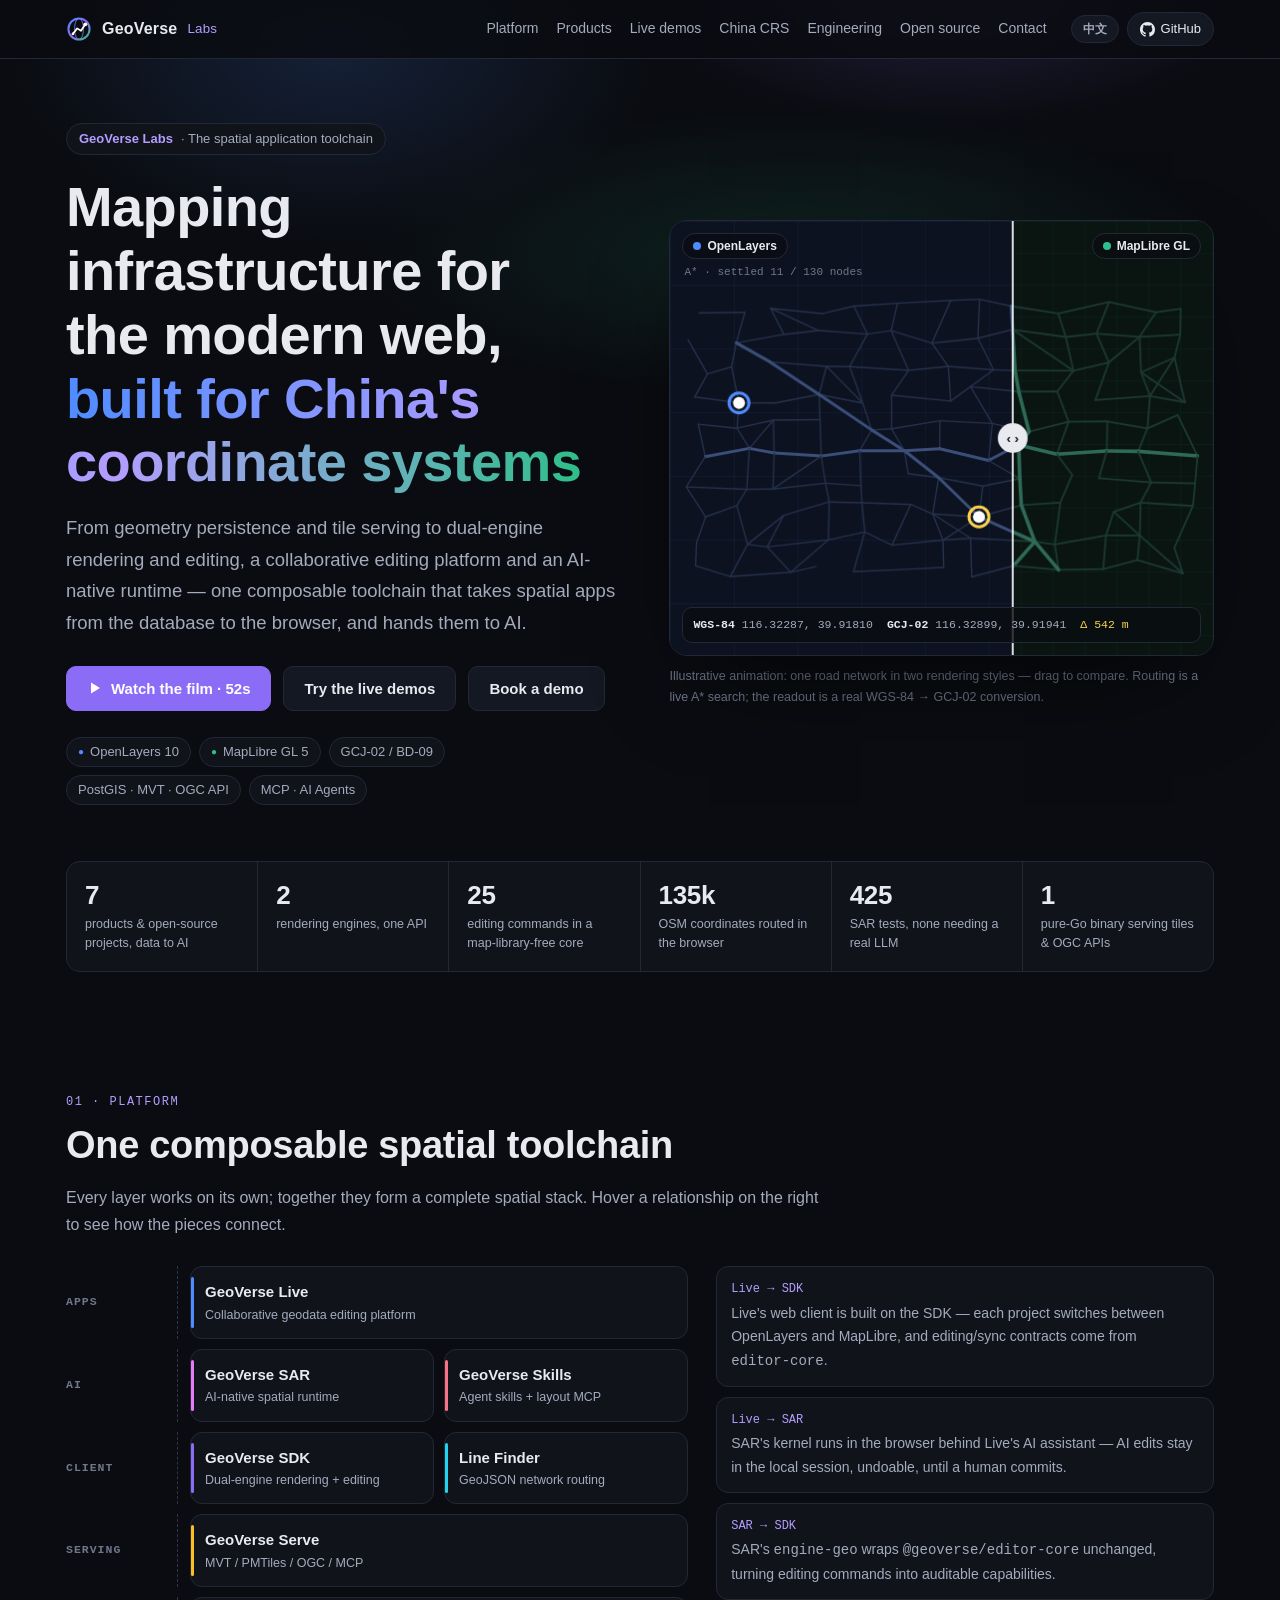
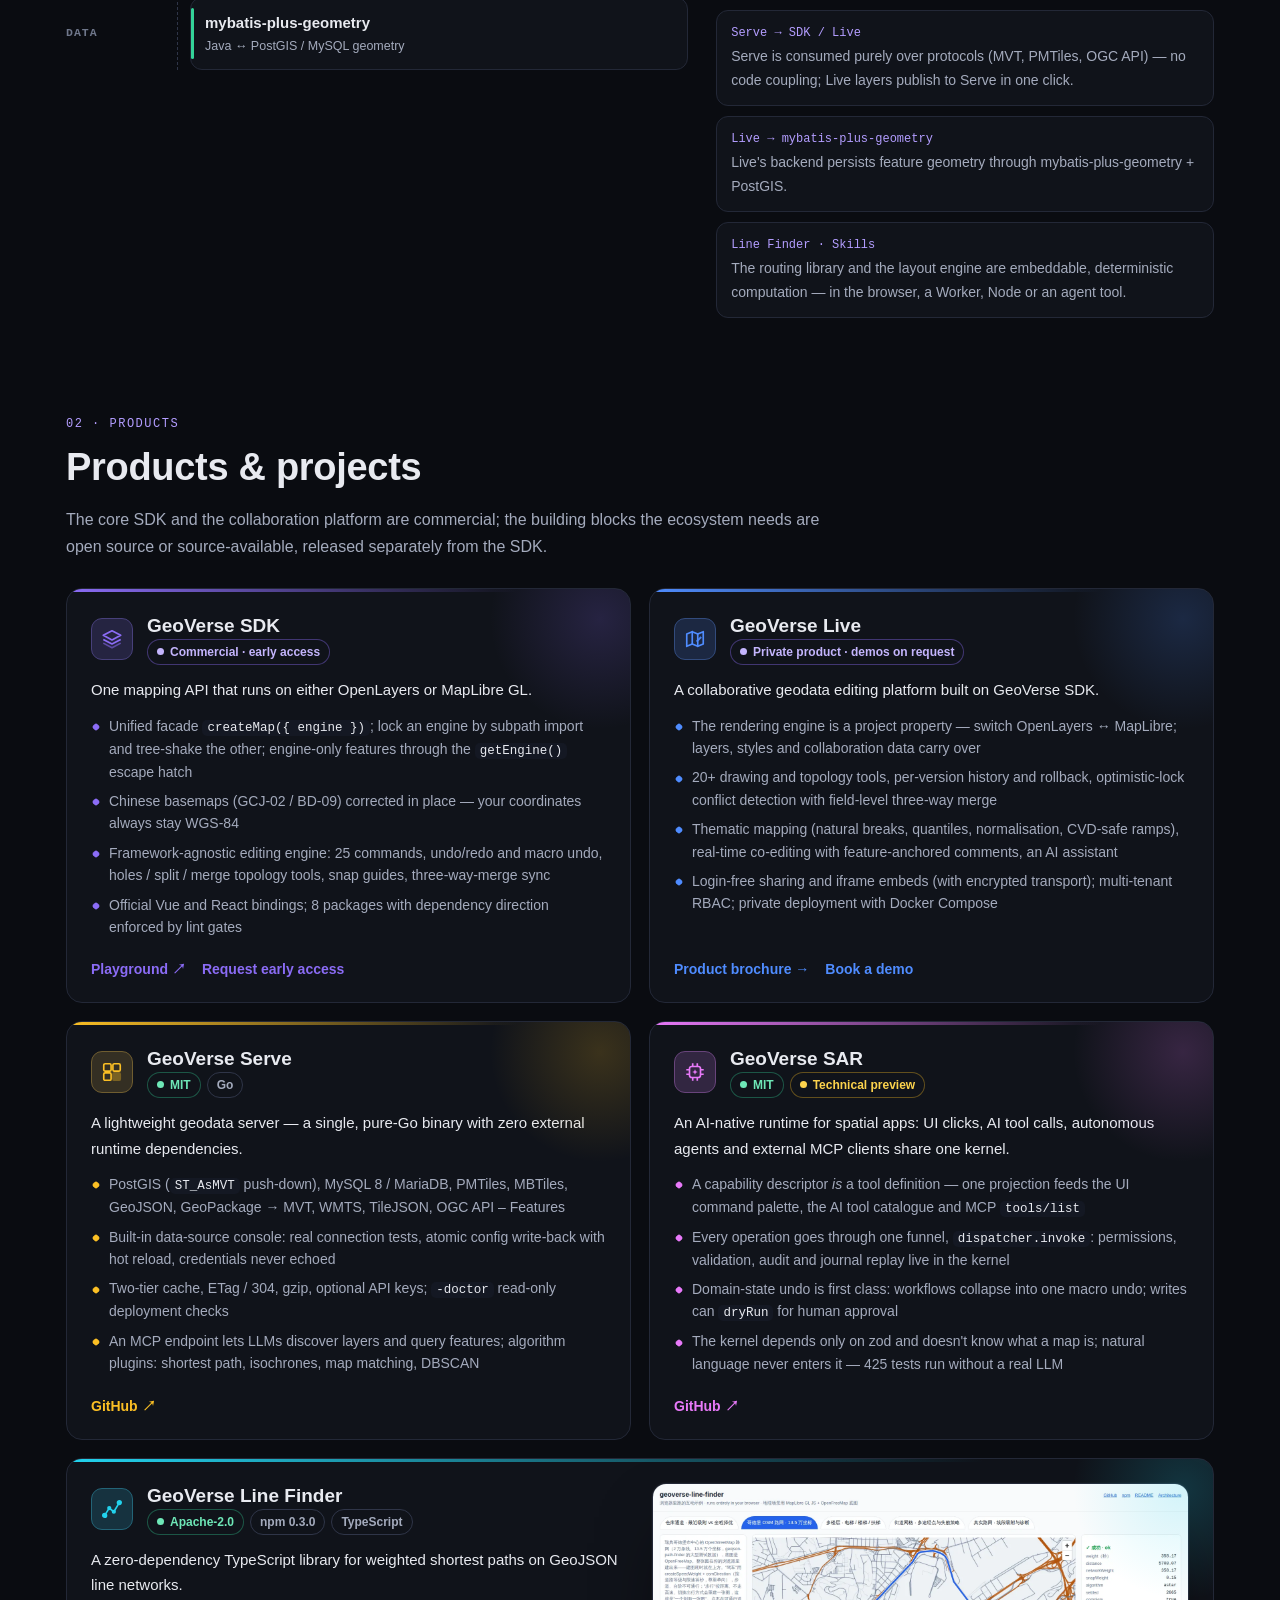
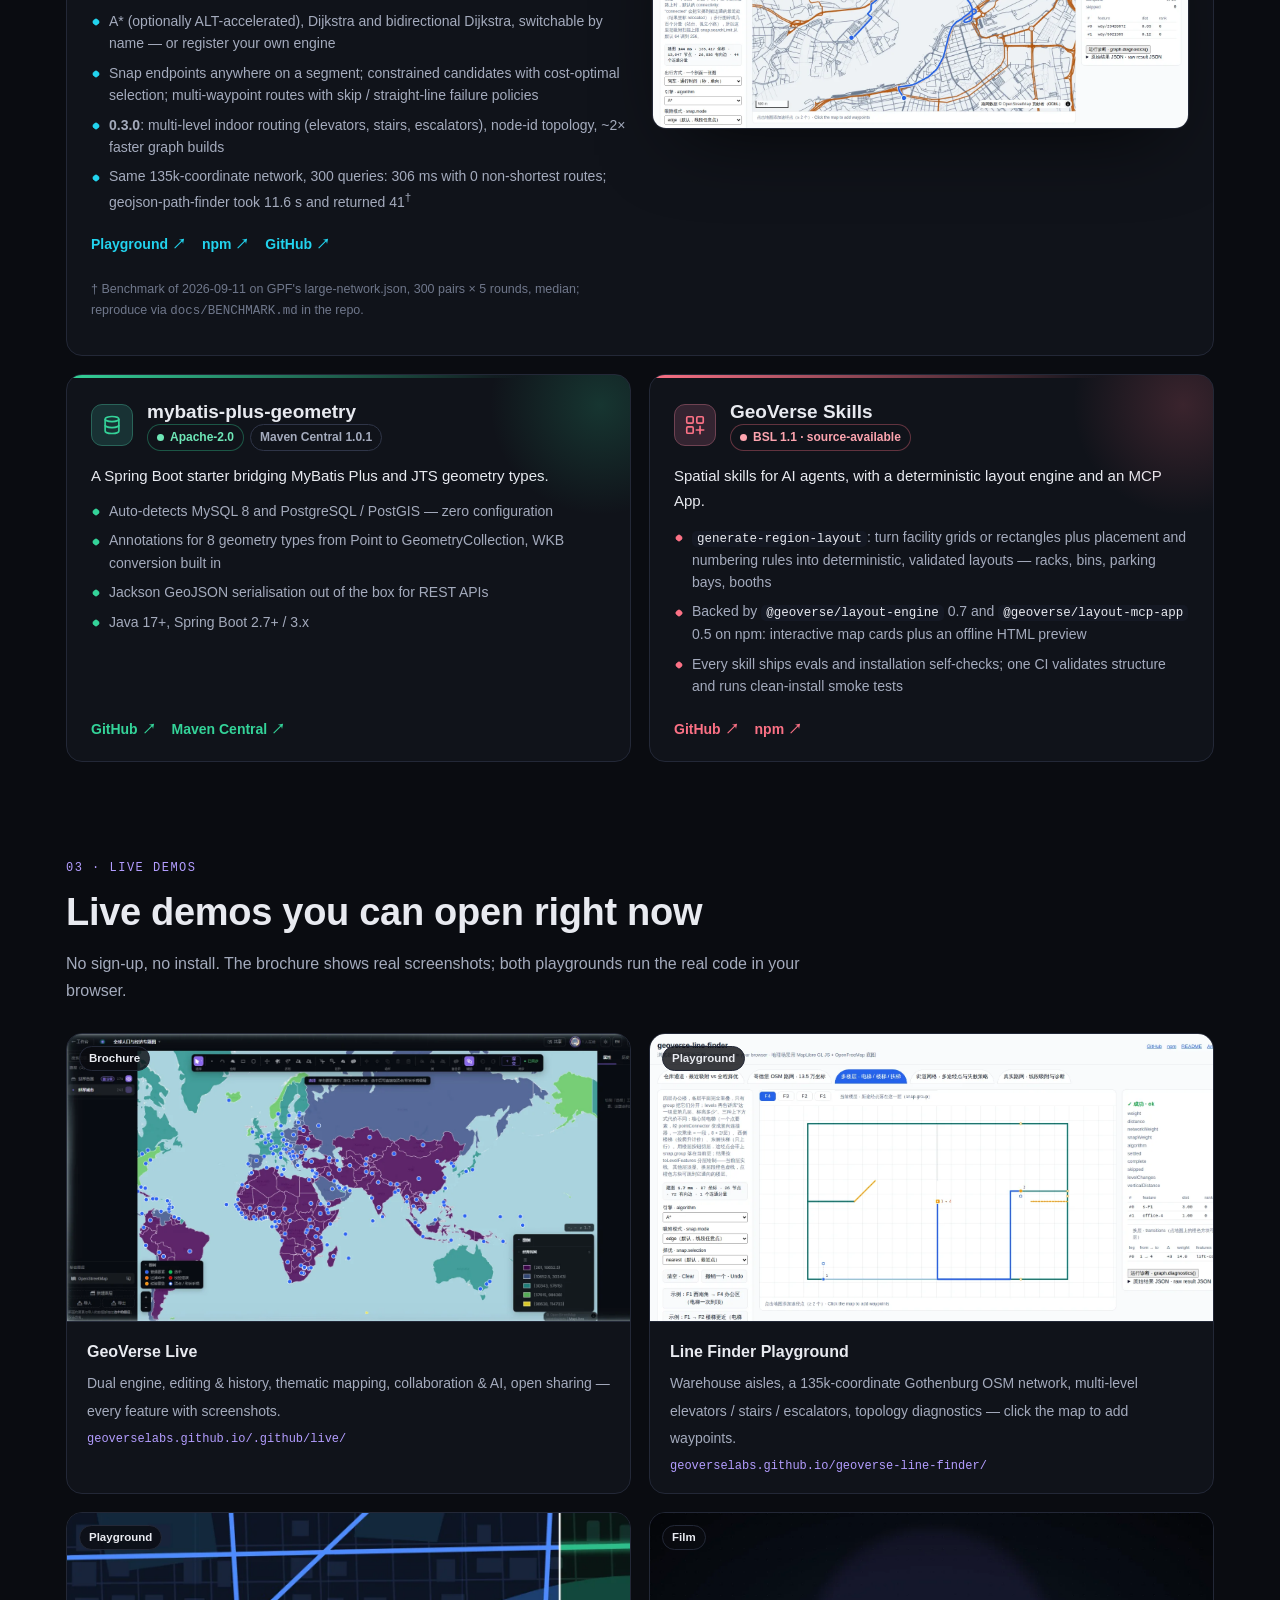
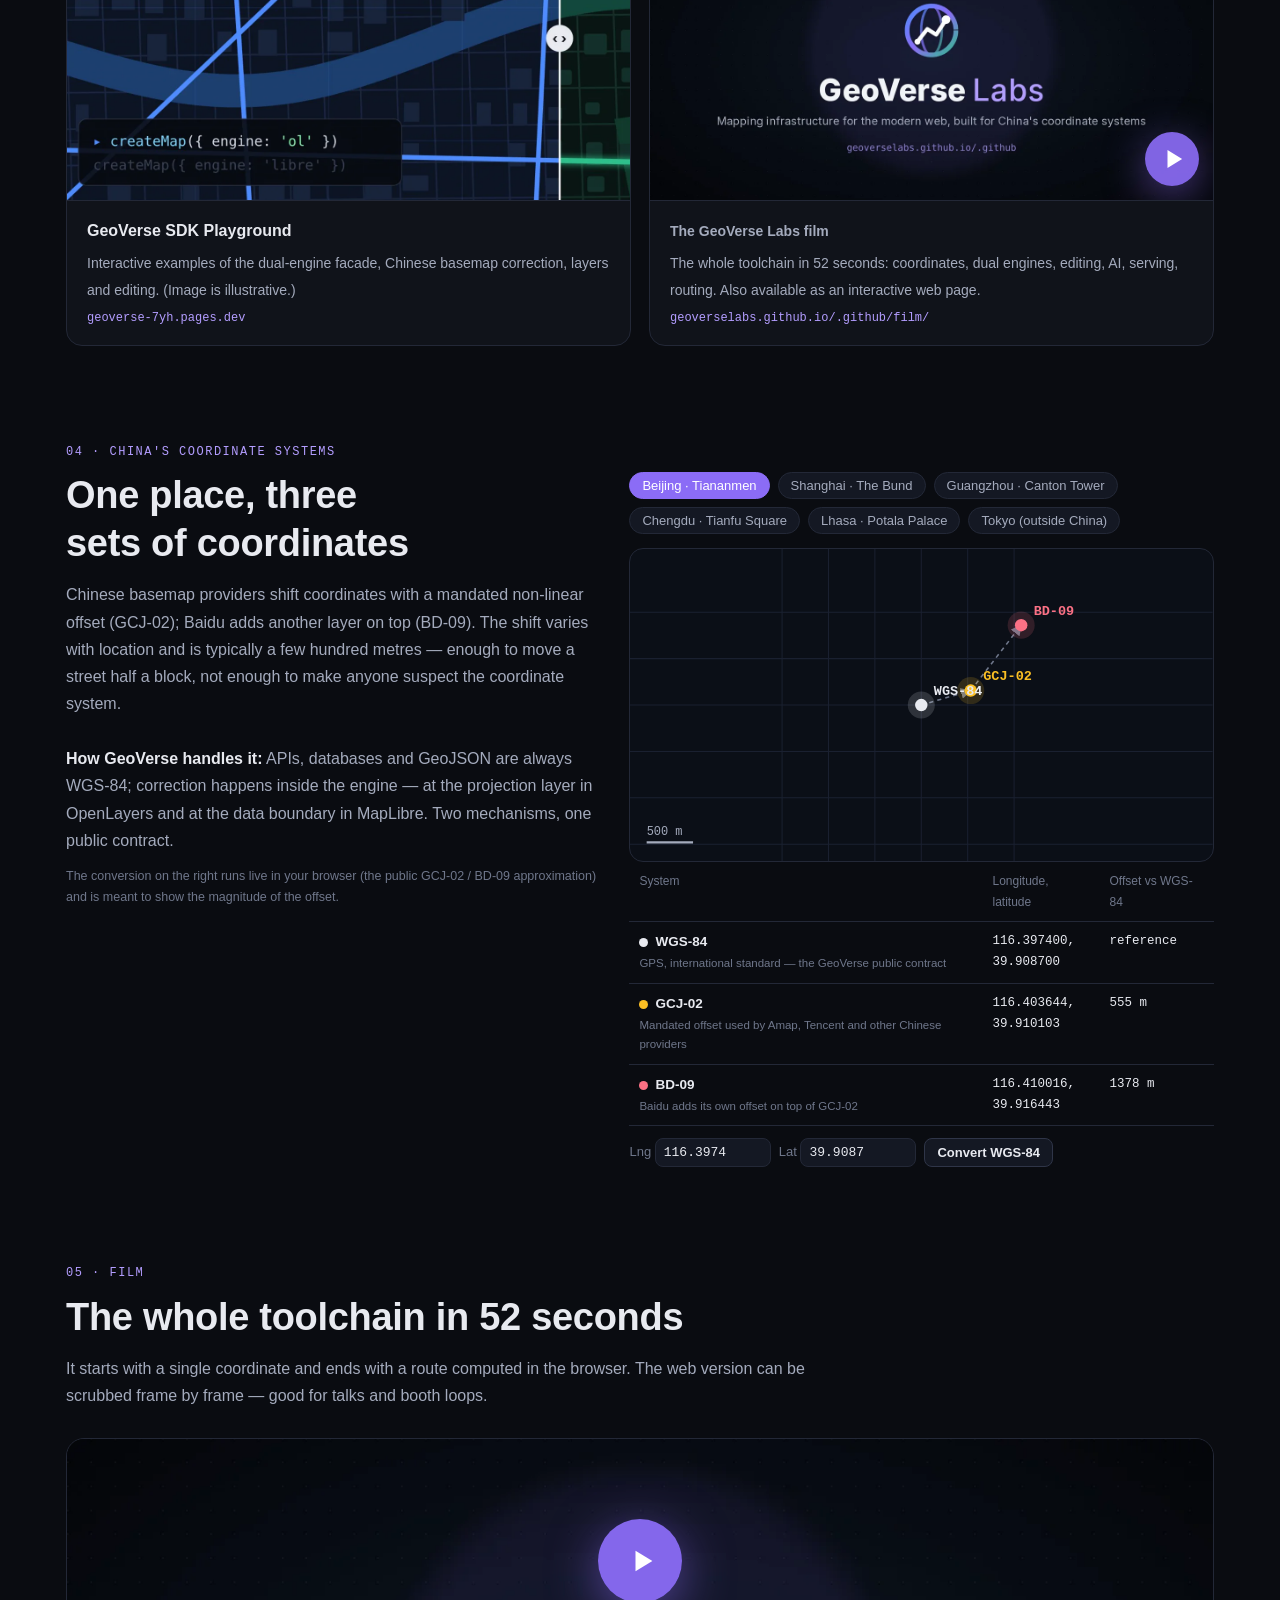
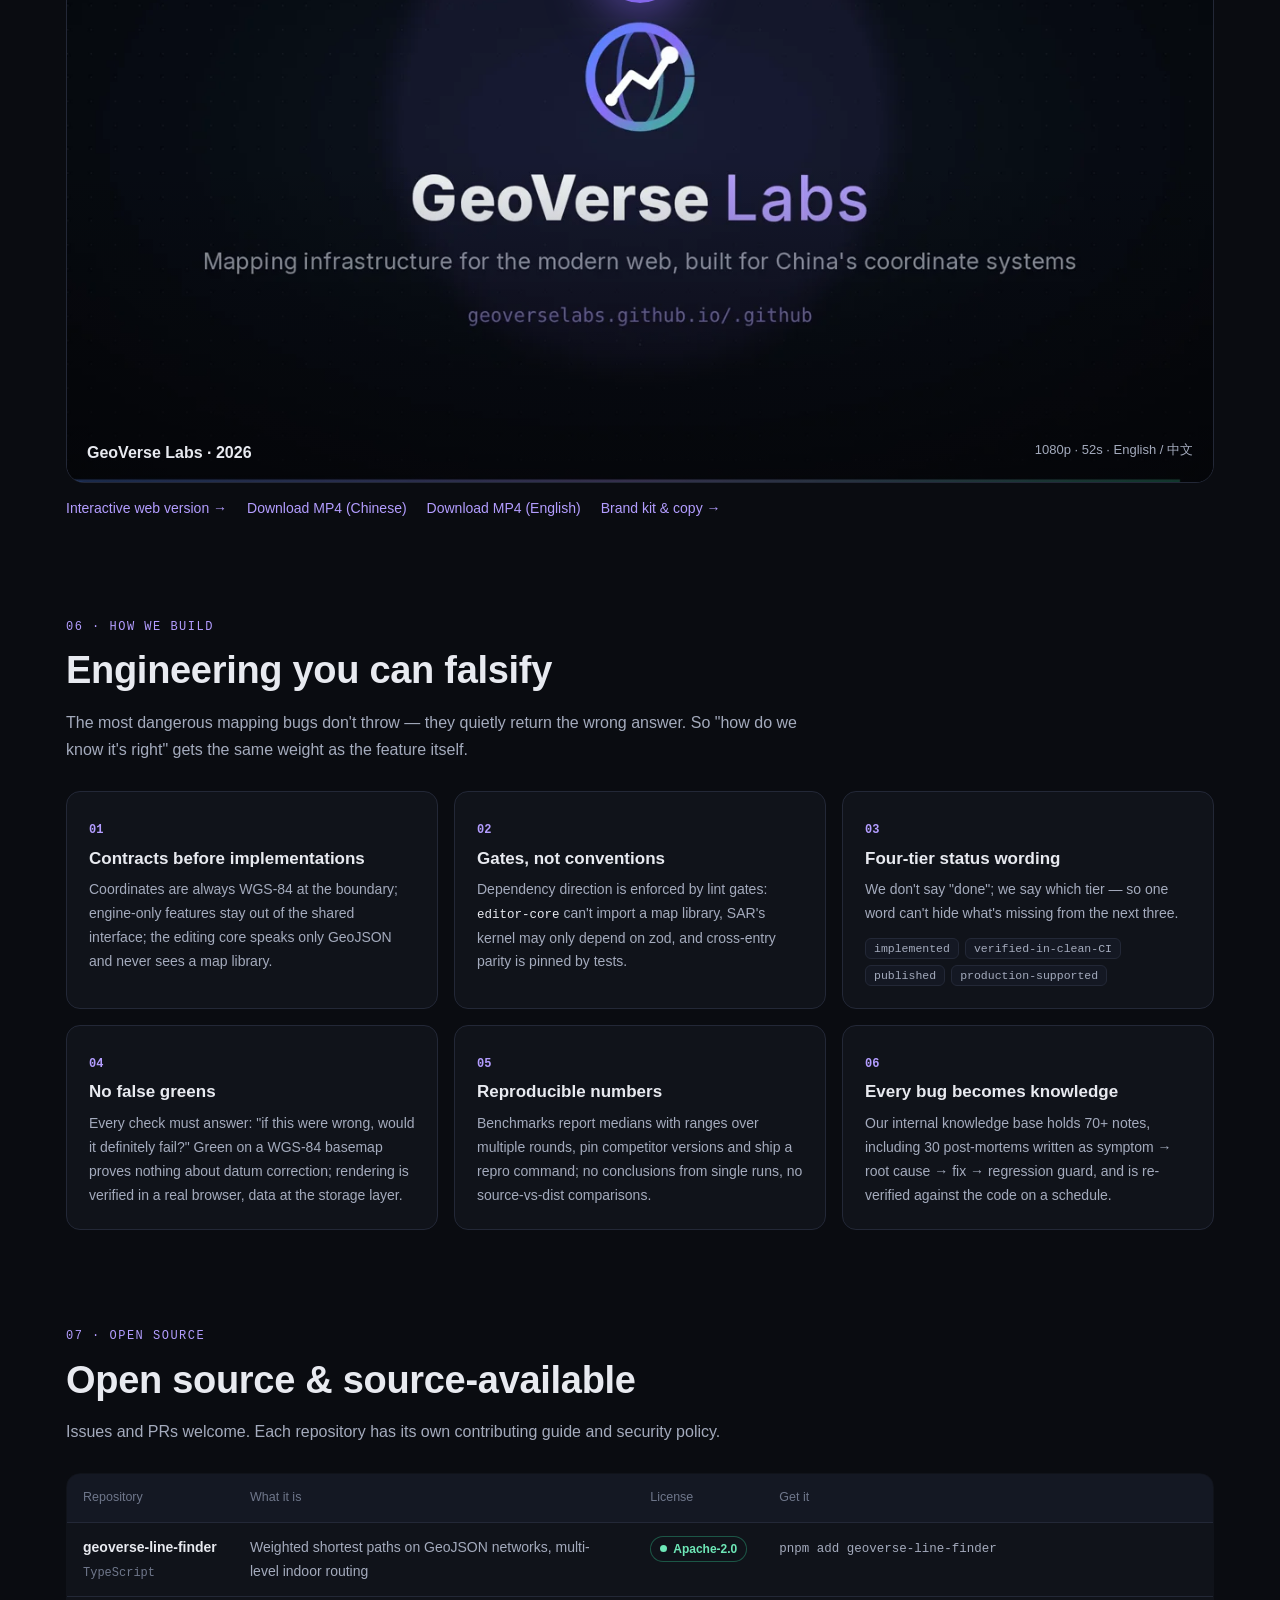
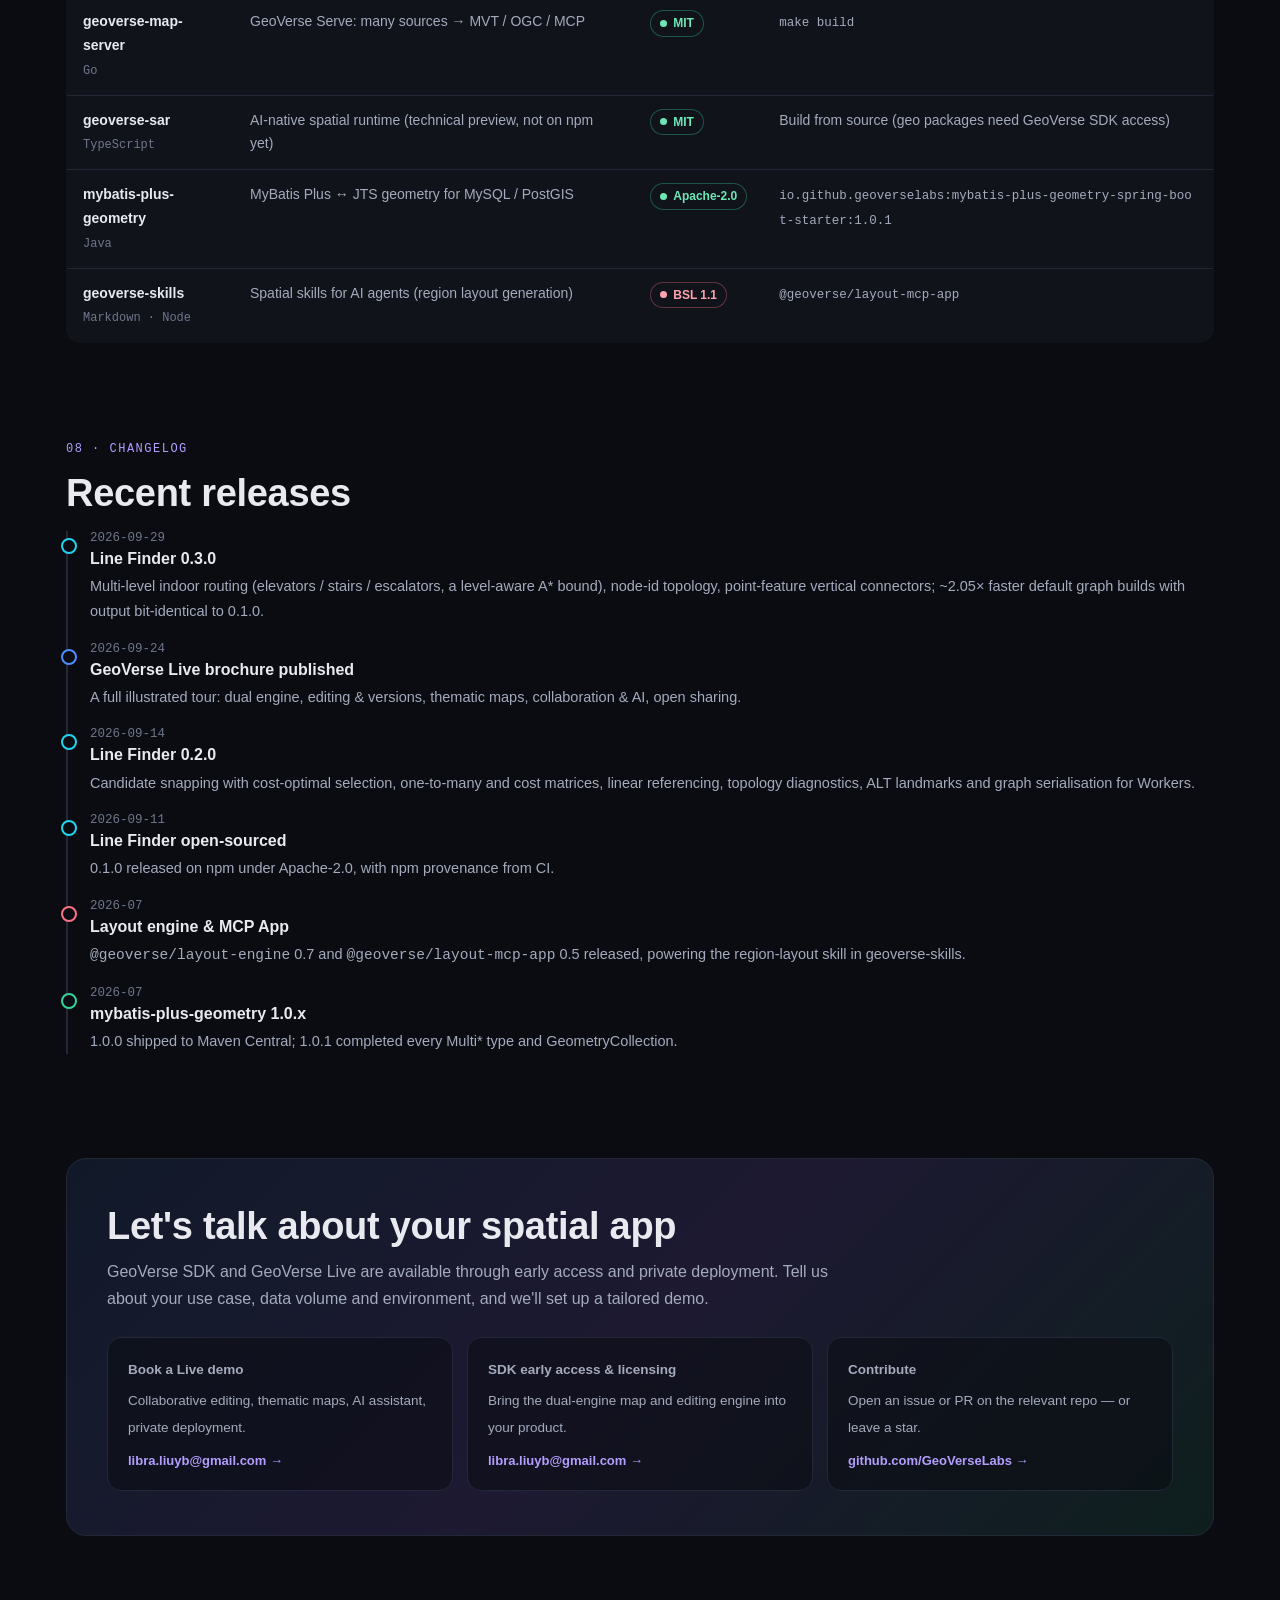
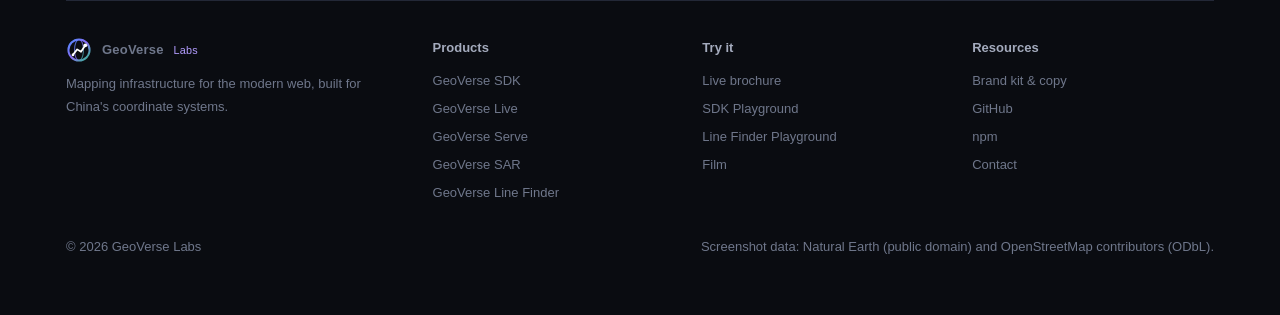
==== commit 266405f3: "fix(site): 按预合并审查修正事实、交互与文档 事实 - 近期动态：mybatis-plus-geometry 1.0.x 发布于 2026-07（Maven Central），非 2025-" ====
--- a/index.html
+++ b/index.html
@@ -333,7 +333,7 @@
         <li data-ids="sar sdk"><em>SAR → SDK</em><span class="zh">SAR 的 <code>engine-geo</code> 零改动包装 <code>@geoverse/editor-core</code>，把编辑命令变成可审计的能力。</span><span class="en">SAR's <code>engine-geo</code> wraps <code>@geoverse/editor-core</code> unchanged, turning editing commands into auditable capabilities.</span></li>
         <li data-ids="serve sdk live"><em>Serve → SDK / Live</em><span class="zh">Serve 只通过协议（MVT、PMTiles、OGC API）被消费，零代码依赖；Live 的图层可一键发布到 Serve。</span><span class="en">Serve is consumed purely over protocols (MVT, PMTiles, OGC API) — no code coupling; Live layers publish to Serve in one click.</span></li>
         <li data-ids="mpg live"><em>Live → mybatis-plus-geometry</em><span class="zh">Live 后端用 mybatis-plus-geometry + PostGIS 存取要素几何。</span><span class="en">Live's backend persists feature geometry through mybatis-plus-geometry + PostGIS.</span></li>
-        <li data-ids="lf skills serve"><em>Line Finder · Skills</em><span class="zh">寻路库与布局引擎都是可内嵌的确定性计算：浏览器、Worker、Node 或 Agent 工具里都能跑。</span><span class="en">The routing library and the layout engine are embeddable, deterministic computation — in the browser, a Worker, Node or an agent tool.</span></li>
+        <li data-ids="lf skills"><em>Line Finder · Skills</em><span class="zh">寻路库与布局引擎都是可内嵌的确定性计算：浏览器、Worker、Node 或 Agent 工具里都能跑。</span><span class="en">The routing library and the layout engine are embeddable, deterministic computation — in the browser, a Worker, Node or an agent tool.</span></li>
       </ul>
     </div>
   </section>
@@ -342,8 +342,8 @@
   <section class="block" id="products">
     <p class="kicker">02 · Products</p>
     <h2><span class="zh">产品与项目</span><span class="en">Products &amp; projects</span></h2>
-    <p class="sub zh">核心 SDK 与协作平台以商业方式提供；我们把生态需要的基础构件开源出来，独立于核心 SDK 演进。</p>
-    <p class="sub en">The core SDK and the collaboration platform are commercial; the building blocks the ecosystem needs are open source and evolve independently of the SDK.</p>
+    <p class="sub zh">核心 SDK 与协作平台以商业方式提供；生态需要的基础构件以开源或源码可见方式公开，独立于核心 SDK 发布。</p>
+    <p class="sub en">The core SDK and the collaboration platform are commercial; the building blocks the ecosystem needs are open source or source-available, released separately from the SDK.</p>
 
     <div class="products">
       <!-- SDK -->
@@ -459,13 +459,13 @@
             <p class="tagline zh">零依赖 TypeScript 库：在 GeoJSON 线网络上求带权最短路。</p>
             <p class="tagline en">A zero-dependency TypeScript library for weighted shortest paths on GeoJSON line networks.</p>
             <ul class="zh">
-              <li>A* / Dijkstra / ALT 地标 / 双向 Dijkstra 按名切换，也能注册自己的引擎</li>
+              <li>A*（可选 ALT 地标加速）/ Dijkstra / 双向 Dijkstra 按名切换，也能注册自己的引擎</li>
               <li>起终点吸附到线段任意位置；候选约束 + 全程择优；多途经点、跳过或直线兜底的失败策略</li>
               <li><b>0.3.0</b>：多楼层室内寻路（电梯 / 楼梯 / 扶梯）、按节点编号建拓扑，建图提速约 2 倍</li>
               <li>同一份 13.5 万坐标路网、300 次查询：306 ms，0 条非最短路；geojson-path-finder 需 11.6 s 且有 41 条非最短<sup>†</sup></li>
             </ul>
             <ul class="en">
-              <li>A*, Dijkstra, ALT landmarks and bidirectional Dijkstra, switchable by name — or register your own engine</li>
+              <li>A* (optionally ALT-accelerated), Dijkstra and bidirectional Dijkstra, switchable by name — or register your own engine</li>
               <li>Snap endpoints anywhere on a segment; constrained candidates with cost-optimal selection; multi-waypoint routes with skip / straight-line failure policies</li>
               <li><b>0.3.0</b>: multi-level indoor routing (elevators, stairs, escalators), node-id topology, ~2× faster graph builds</li>
               <li>Same 135k-coordinate network, 300 queries: 306 ms with 0 non-shortest routes; geojson-path-finder took 11.6 s and returned 41<sup>†</sup></li>
@@ -646,8 +646,8 @@
       <div class="principle">
         <span class="n">06</span>
         <h3><span class="zh">每个坑都沉淀成知识</span><span class="en">Every bug becomes knowledge</span></h3>
-        <p class="zh">内部知识库 90 余篇笔记、30 篇踩坑记录，一律按"症状 → 真因 → 修法 → 复发防线"写成，并定期与代码对照防腐。</p>
-        <p class="en">Our internal knowledge base holds 90+ notes and 30 post-mortems, each written as symptom → root cause → fix → regression guard, and re-verified against the code on a schedule.</p>
+        <p class="zh">内部知识库 70 余篇知识笔记，其中 30 篇踩坑记录按"症状 → 真因 → 修法 → 复发防线"写成，并定期与代码对照防腐。</p>
+        <p class="en">Our internal knowledge base holds 70+ notes, including 30 post-mortems written as symptom → root cause → fix → regression guard, and is re-verified against the code on a schedule.</p>
       </div>
     </div>
   </section>
@@ -664,7 +664,7 @@
         <tbody>
           <tr><td><a class="repo" href="https://github.com/GeoVerseLabs/geoverse-line-finder">geoverse-line-finder</a><br><span class="lang">TypeScript</span></td><td><span class="zh">GeoJSON 路网带权最短路，多楼层室内寻路</span><span class="en">Weighted shortest paths on GeoJSON networks, multi-level indoor routing</span></td><td><span class="badge oss"><i></i>Apache-2.0</span></td><td><code>pnpm add geoverse-line-finder</code></td></tr>
           <tr><td><a class="repo" href="https://github.com/GeoVerseLabs/geoverse-map-server">geoverse-map-server</a><br><span class="lang">Go</span></td><td><span class="zh">GeoVerse Serve：多数据源 → MVT / OGC / MCP</span><span class="en">GeoVerse Serve: many sources → MVT / OGC / MCP</span></td><td><span class="badge oss"><i></i>MIT</span></td><td><code>make build</code></td></tr>
-          <tr><td><a class="repo" href="https://github.com/GeoVerseLabs/geoverse-sar">geoverse-sar</a><br><span class="lang">TypeScript</span></td><td><span class="zh">AI-native 空间应用运行时（技术预览，未发布 npm）</span><span class="en">AI-native spatial runtime (technical preview, not on npm yet)</span></td><td><span class="badge oss"><i></i>MIT</span></td><td><span class="zh">从源码构建</span><span class="en">Build from source</span></td></tr>
+          <tr><td><a class="repo" href="https://github.com/GeoVerseLabs/geoverse-sar">geoverse-sar</a><br><span class="lang">TypeScript</span></td><td><span class="zh">AI-native 空间应用运行时（技术预览，未发布 npm）</span><span class="en">AI-native spatial runtime (technical preview, not on npm yet)</span></td><td><span class="badge oss"><i></i>MIT</span></td><td><span class="zh">从源码构建（geo 相关包需 GeoVerse SDK 访问权限）</span><span class="en">Build from source (geo packages need GeoVerse SDK access)</span></td></tr>
           <tr><td><a class="repo" href="https://github.com/GeoVerseLabs/mybatis-plus-geometry">mybatis-plus-geometry</a><br><span class="lang">Java</span></td><td><span class="zh">MyBatis Plus ↔ JTS 几何，MySQL / PostGIS</span><span class="en">MyBatis Plus ↔ JTS geometry for MySQL / PostGIS</span></td><td><span class="badge oss"><i></i>Apache-2.0</span></td><td><code>io.github.geoverselabs:mybatis-plus-geometry-spring-boot-starter:1.0.1</code></td></tr>
           <tr><td><a class="repo" href="https://github.com/GeoVerseLabs/geoverse-skills">geoverse-skills</a><br><span class="lang">Markdown · Node</span></td><td><span class="zh">AI Agent 空间技能（区域布局生成）</span><span class="en">Spatial skills for AI agents (region layout generation)</span></td><td><span class="badge src"><i></i>BSL 1.1</span></td><td><code>@geoverse/layout-mcp-app</code></td></tr>
         </tbody>
@@ -682,7 +682,7 @@
       <li style="--c:var(--c-lf)"><time datetime="2026-09-14">2026-09-14</time><b>Line Finder 0.2.0</b><p class="zh">候选吸附与全程择优、一对多与代价矩阵、线性参照、拓扑诊断、ALT 地标加速与图序列化进 Worker。</p><p class="en">Candidate snapping with cost-optimal selection, one-to-many and cost matrices, linear referencing, topology diagnostics, ALT landmarks and graph serialisation for Workers.</p></li>
       <li style="--c:var(--c-lf)"><time datetime="2026-09-11">2026-09-11</time><b><span class="zh">Line Finder 开源发布</span><span class="en">Line Finder open-sourced</span></b><p class="zh">0.1.0 以 Apache-2.0 发布到 npm，CI 带 npm provenance。</p><p class="en">0.1.0 released on npm under Apache-2.0, with npm provenance from CI.</p></li>
       <li style="--c:var(--c-skills)"><time datetime="2026-07-17">2026-07</time><b><span class="zh">布局引擎与 MCP App</span><span class="en">Layout engine &amp; MCP App</span></b><p class="zh"><code>@geoverse/layout-engine</code> 0.7 与 <code>@geoverse/layout-mcp-app</code> 0.5 发布，配合 geoverse-skills 的区域布局技能。</p><p class="en"><code>@geoverse/layout-engine</code> 0.7 and <code>@geoverse/layout-mcp-app</code> 0.5 released, powering the region-layout skill in geoverse-skills.</p></li>
-      <li style="--c:var(--c-mpg)"><time datetime="2025-07-15">2025-07</time><b>mybatis-plus-geometry 1.0.x</b><p class="zh">1.0.0 首发 Maven Central；1.0.1 补齐 Multi* 与 GeometryCollection 全部几何类型。</p><p class="en">1.0.0 shipped to Maven Central; 1.0.1 completed every Multi* type and GeometryCollection.</p></li>
+      <li style="--c:var(--c-mpg)"><time datetime="2026-07-15">2026-07</time><b>mybatis-plus-geometry 1.0.x</b><p class="zh">1.0.0 首发 Maven Central；1.0.1 补齐 Multi* 与 GeometryCollection 全部几何类型。</p><p class="en">1.0.0 shipped to Maven Central; 1.0.1 completed every Multi* type and GeometryCollection.</p></li>
     </ul>
   </section>
 
@@ -974,21 +974,22 @@
     cv.width = W * DPR; cv.height = H * DPR;
     ctx.setTransform(DPR, 0, 0, DPR, 0, 0);
     build(); run = null;
-    if (reduce) { newRun(0); run.t0 = -(run.explore + run.draw); frame(0); }
+    if (reduce) { newRun(0); run.t0 = -(run.explore + run.draw); frame(0); updateReadout(0); }
   }
 
   function setFromEvent(e) {
     var r = cv.getBoundingClientRect();
     pointer = { x: e.clientX - r.left, y: e.clientY - r.top };
     if (held) split = Math.max(.04, Math.min(.96, pointer.x / W));
-    if (reduce) frame(performance.now());
+    // reduced motion: repaint the finished route in place instead of advancing the animation
+    if (reduce) { frame(0); updateReadout(0); }
   }
   cv.addEventListener('pointerdown', function (e) { held = true; setFromEvent(e); try { cv.setPointerCapture(e.pointerId); } catch (err) { /* ignore */ } });
   cv.addEventListener('pointermove', setFromEvent);
   var release = function () { held = false; releasedAt = performance.now(); };
   cv.addEventListener('pointerup', release);
   cv.addEventListener('pointercancel', release);
-  cv.addEventListener('pointerleave', function () { pointer = null; if (held) release(); });
+  cv.addEventListener('pointerleave', function () { pointer = null; if (held) release(); if (reduce) { frame(0); updateReadout(0); } });
 
   if ('ResizeObserver' in window) new ResizeObserver(resize).observe(box); else window.addEventListener('resize', resize);
   if ('IntersectionObserver' in window) new IntersectionObserver(function (es) { visible = es[0].isIntersecting; }).observe(box);
--- a/assets/site.css
+++ b/assets/site.css
@@ -140,7 +140,7 @@
 
 @media (max-width: 980px) {
   .nav-links { display: none; }
-  .nav-tools { margin-left: auto; }
+  .nav-tools, .nav-links + .nav-tools { margin-left: auto; }
   footer.site .cols { grid-template-columns: 1fr 1fr; }
 }
 @media (max-width: 560px) {
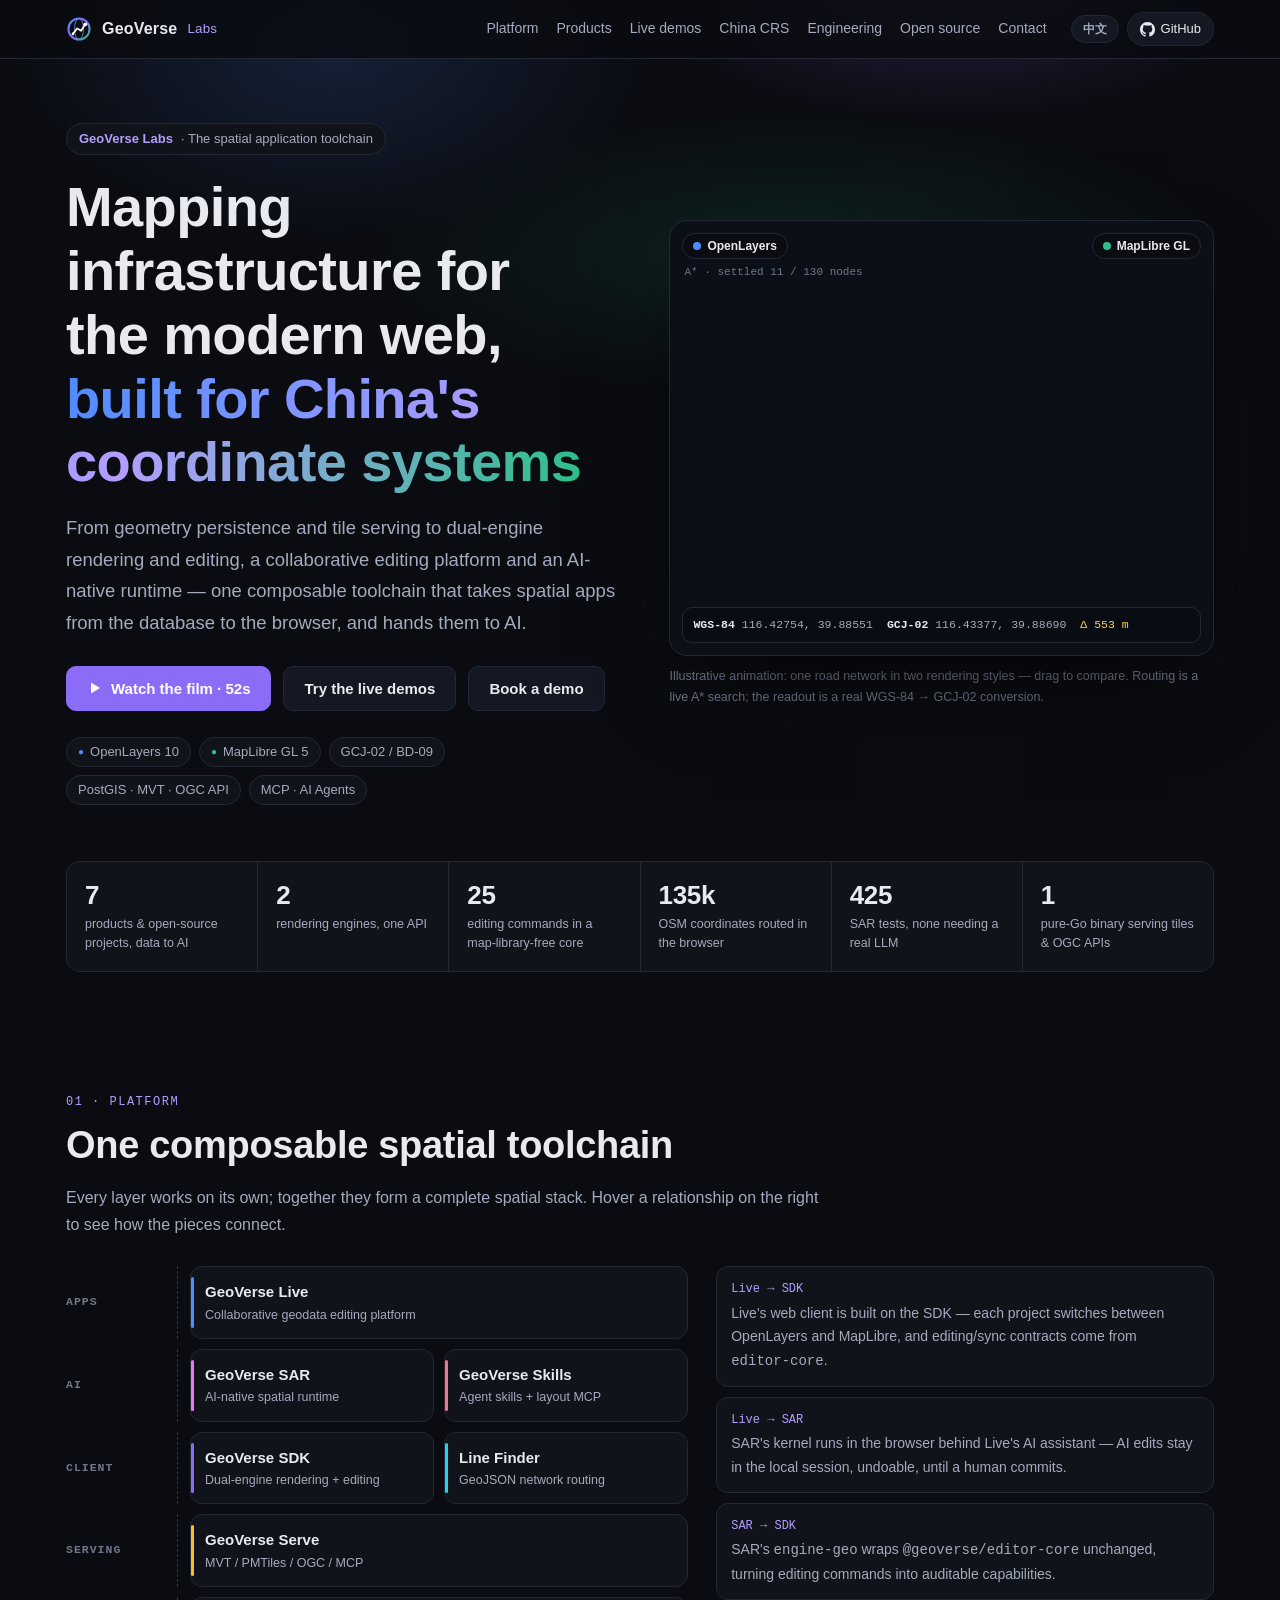
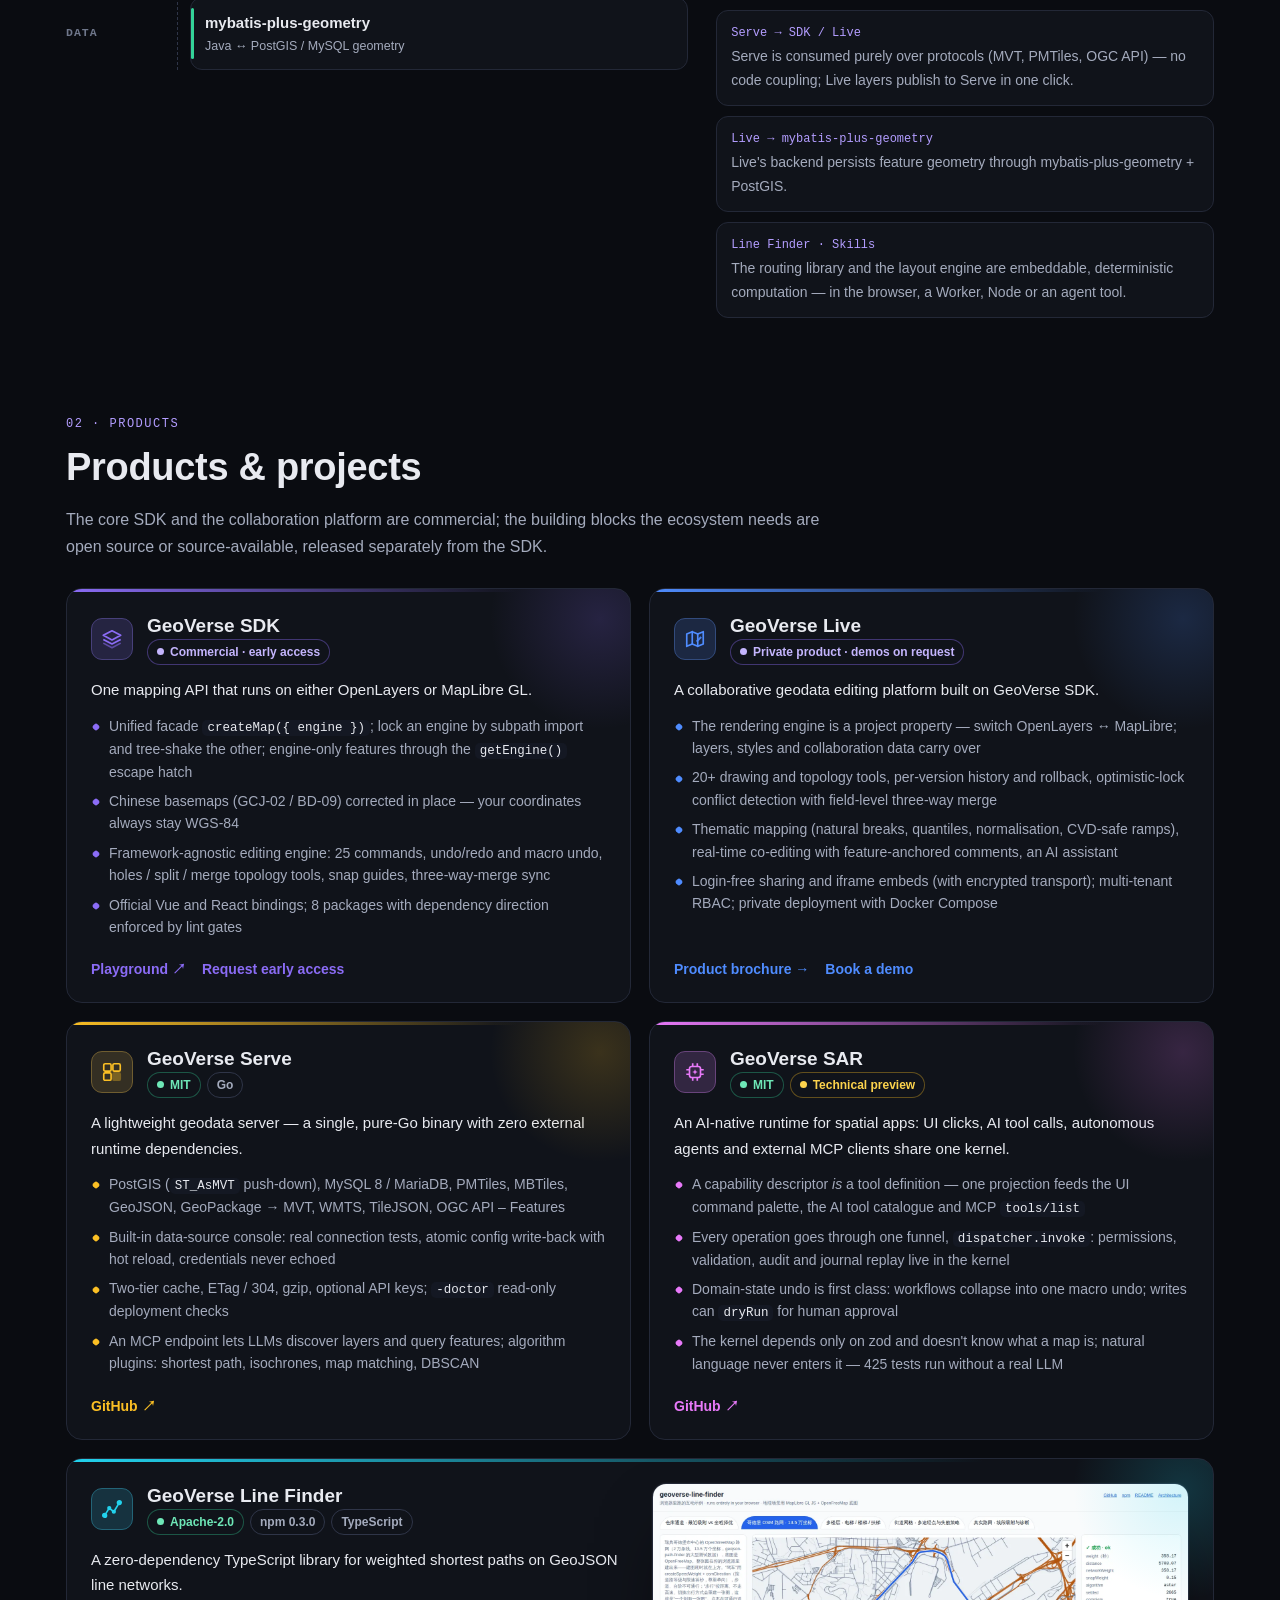
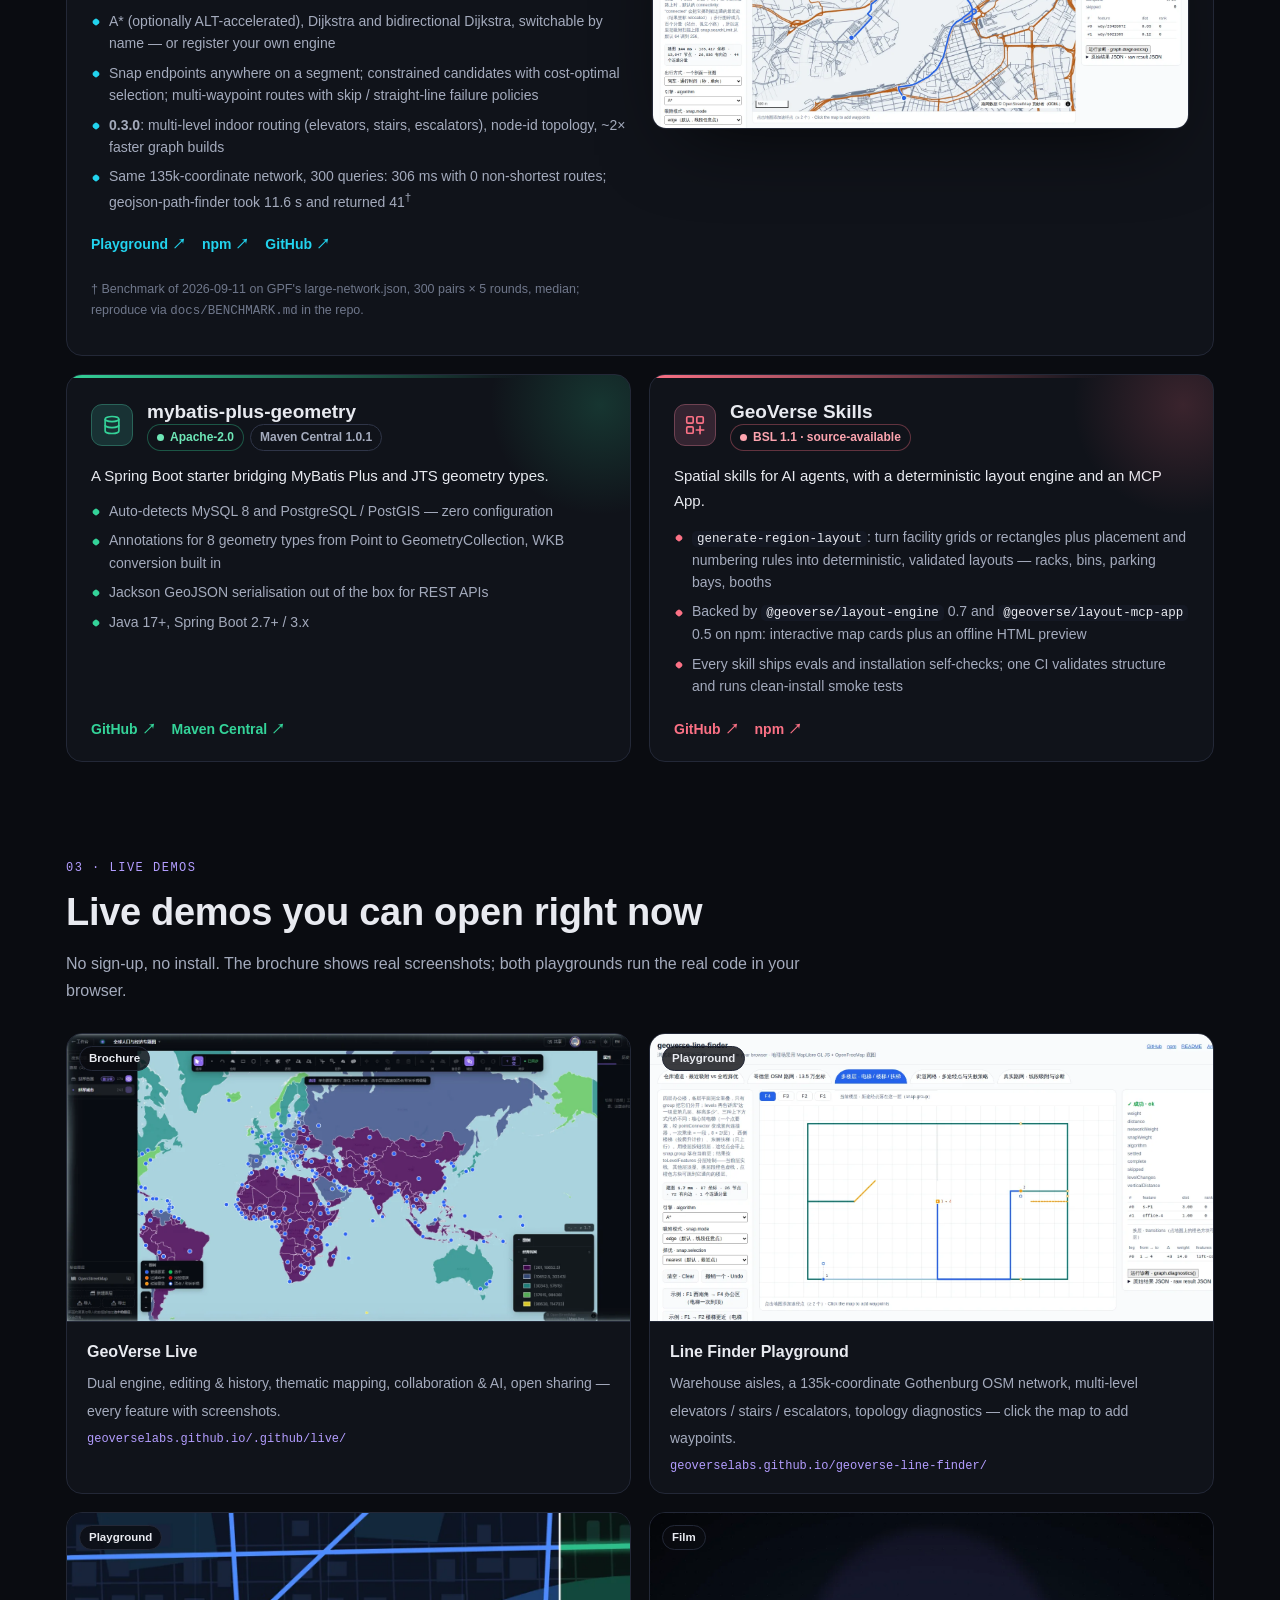
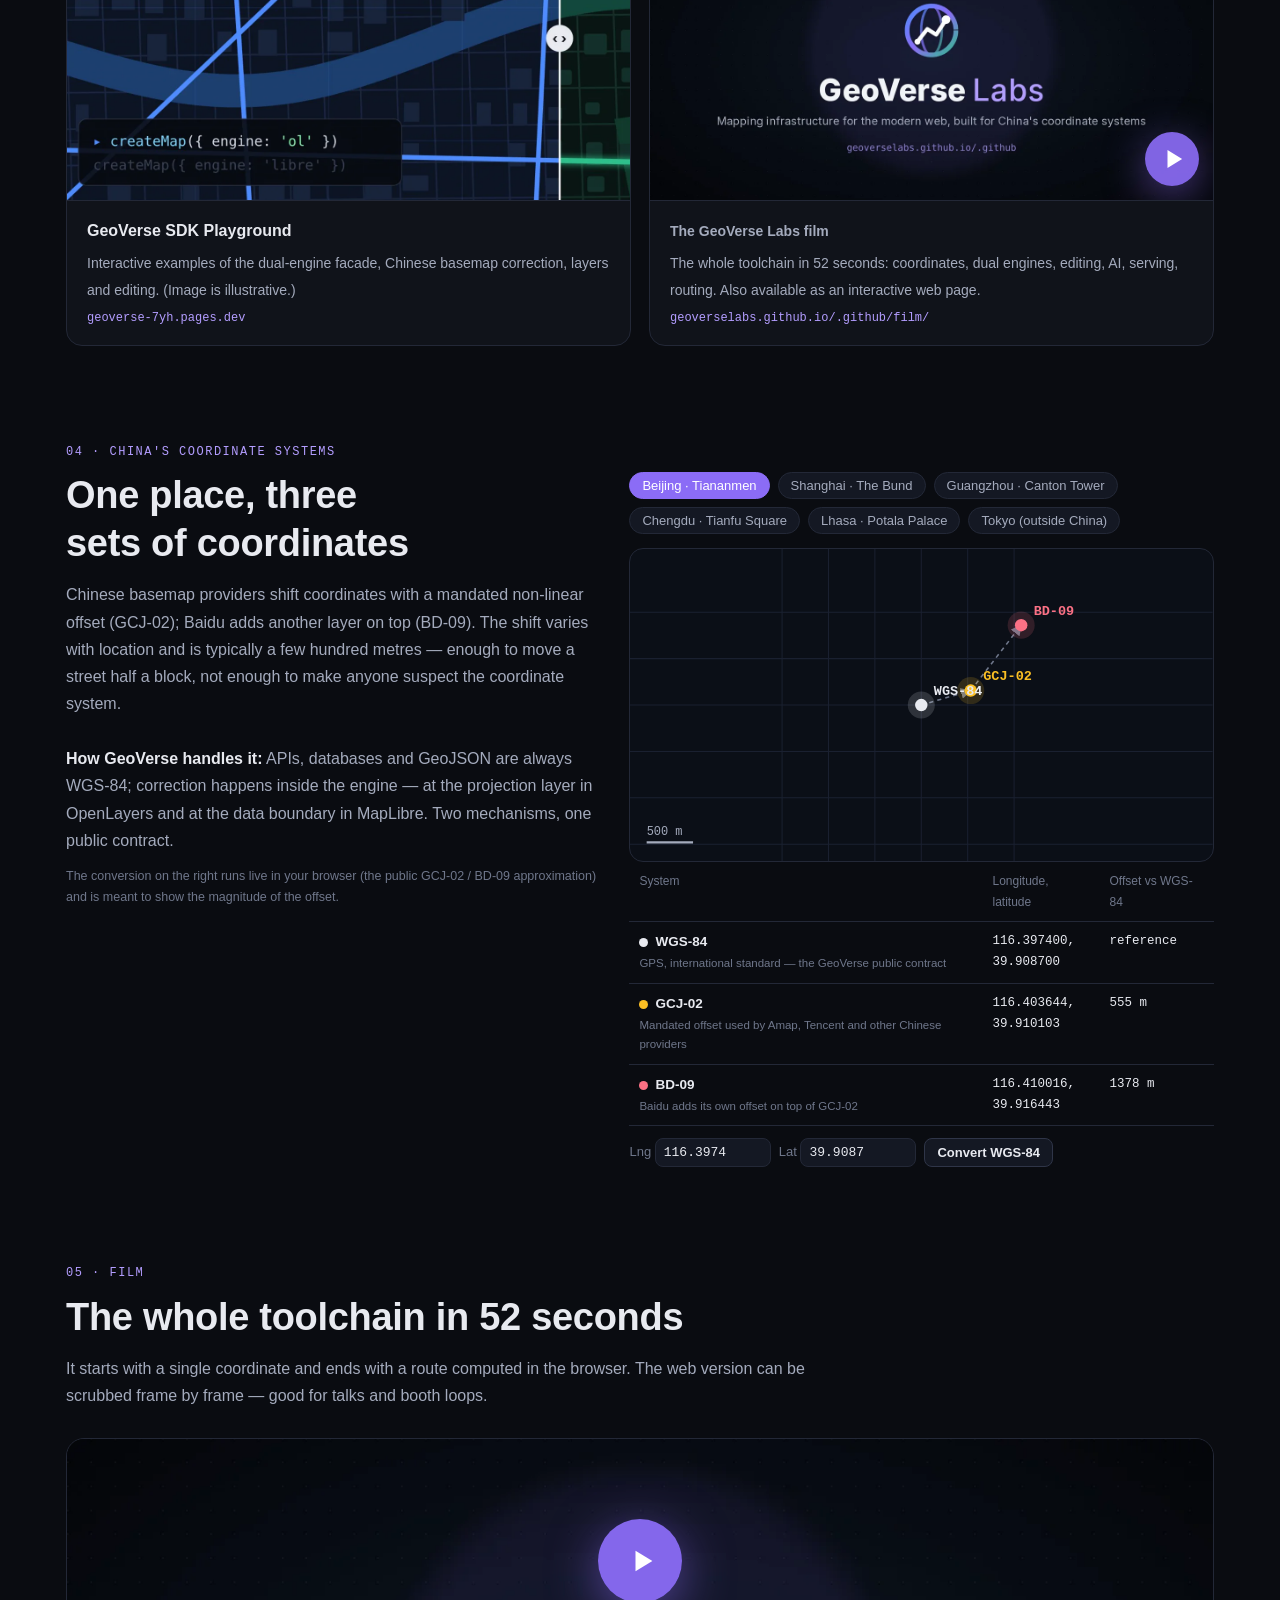
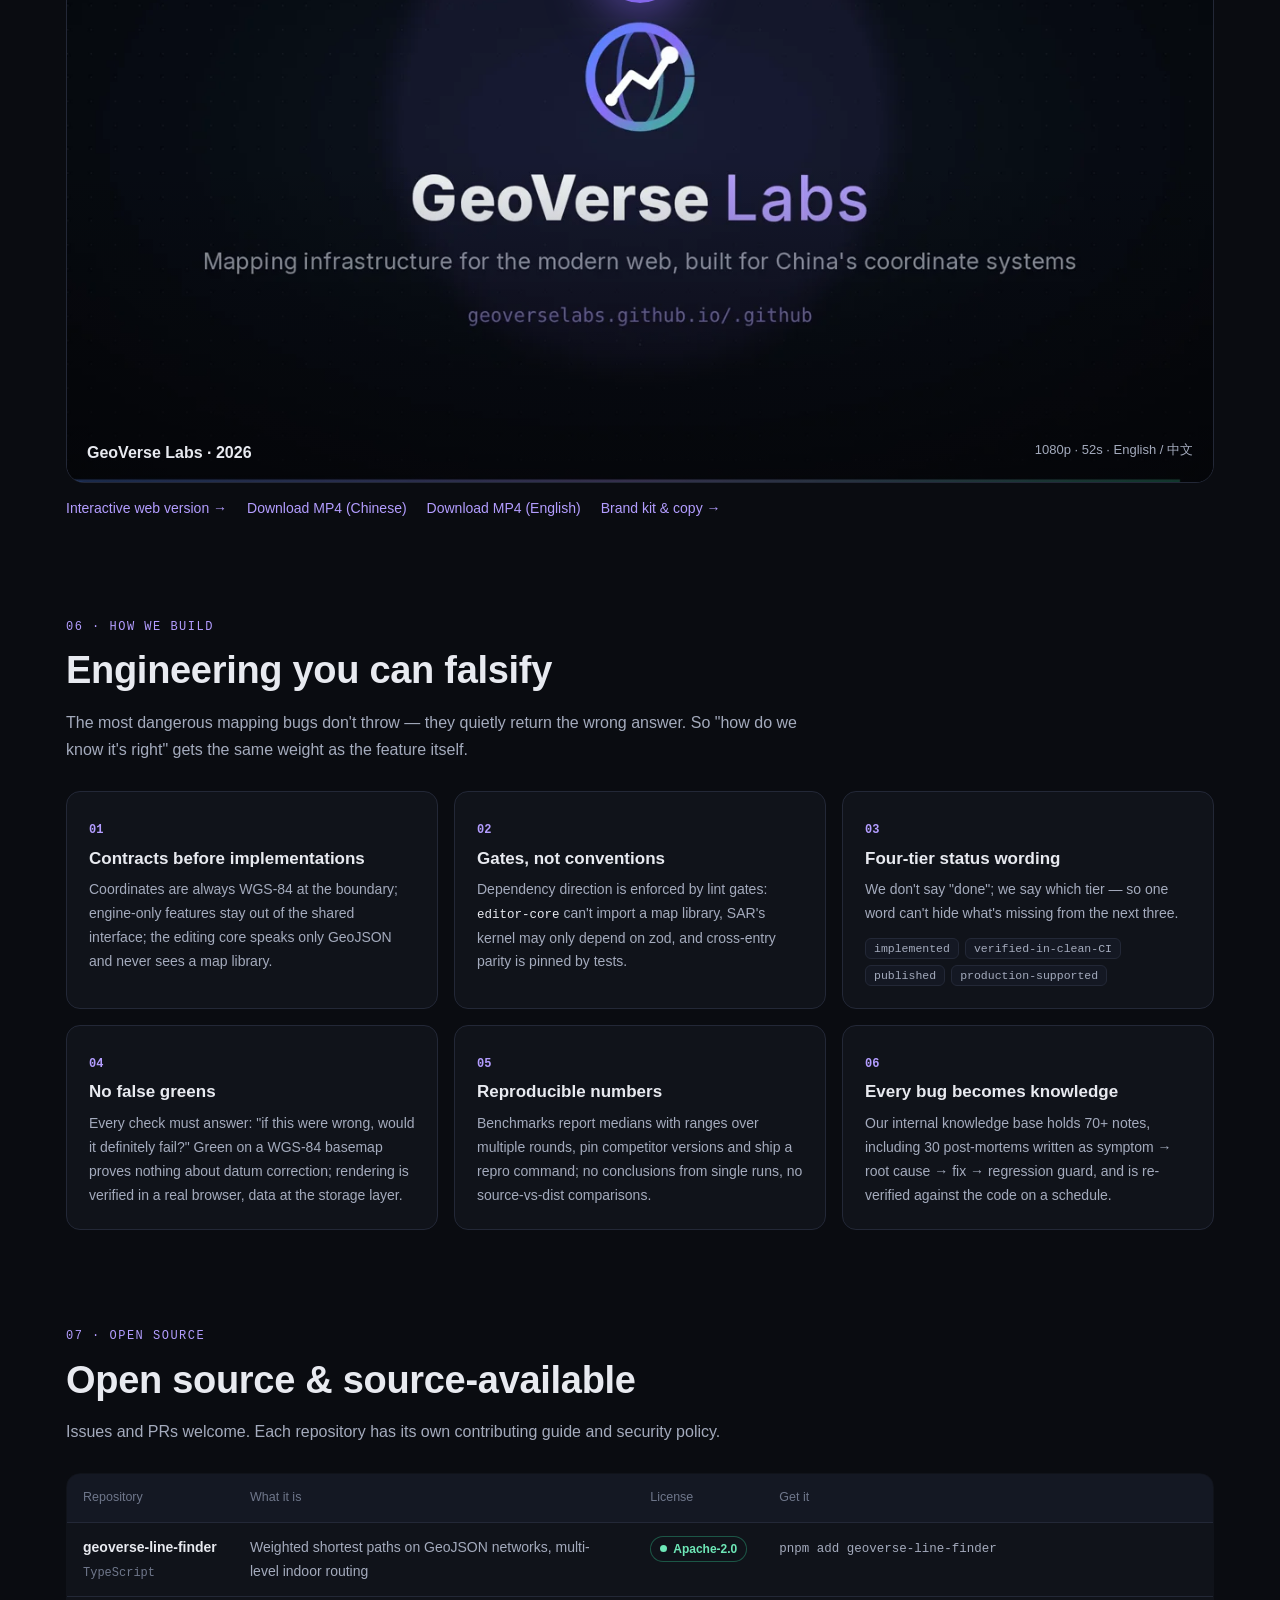
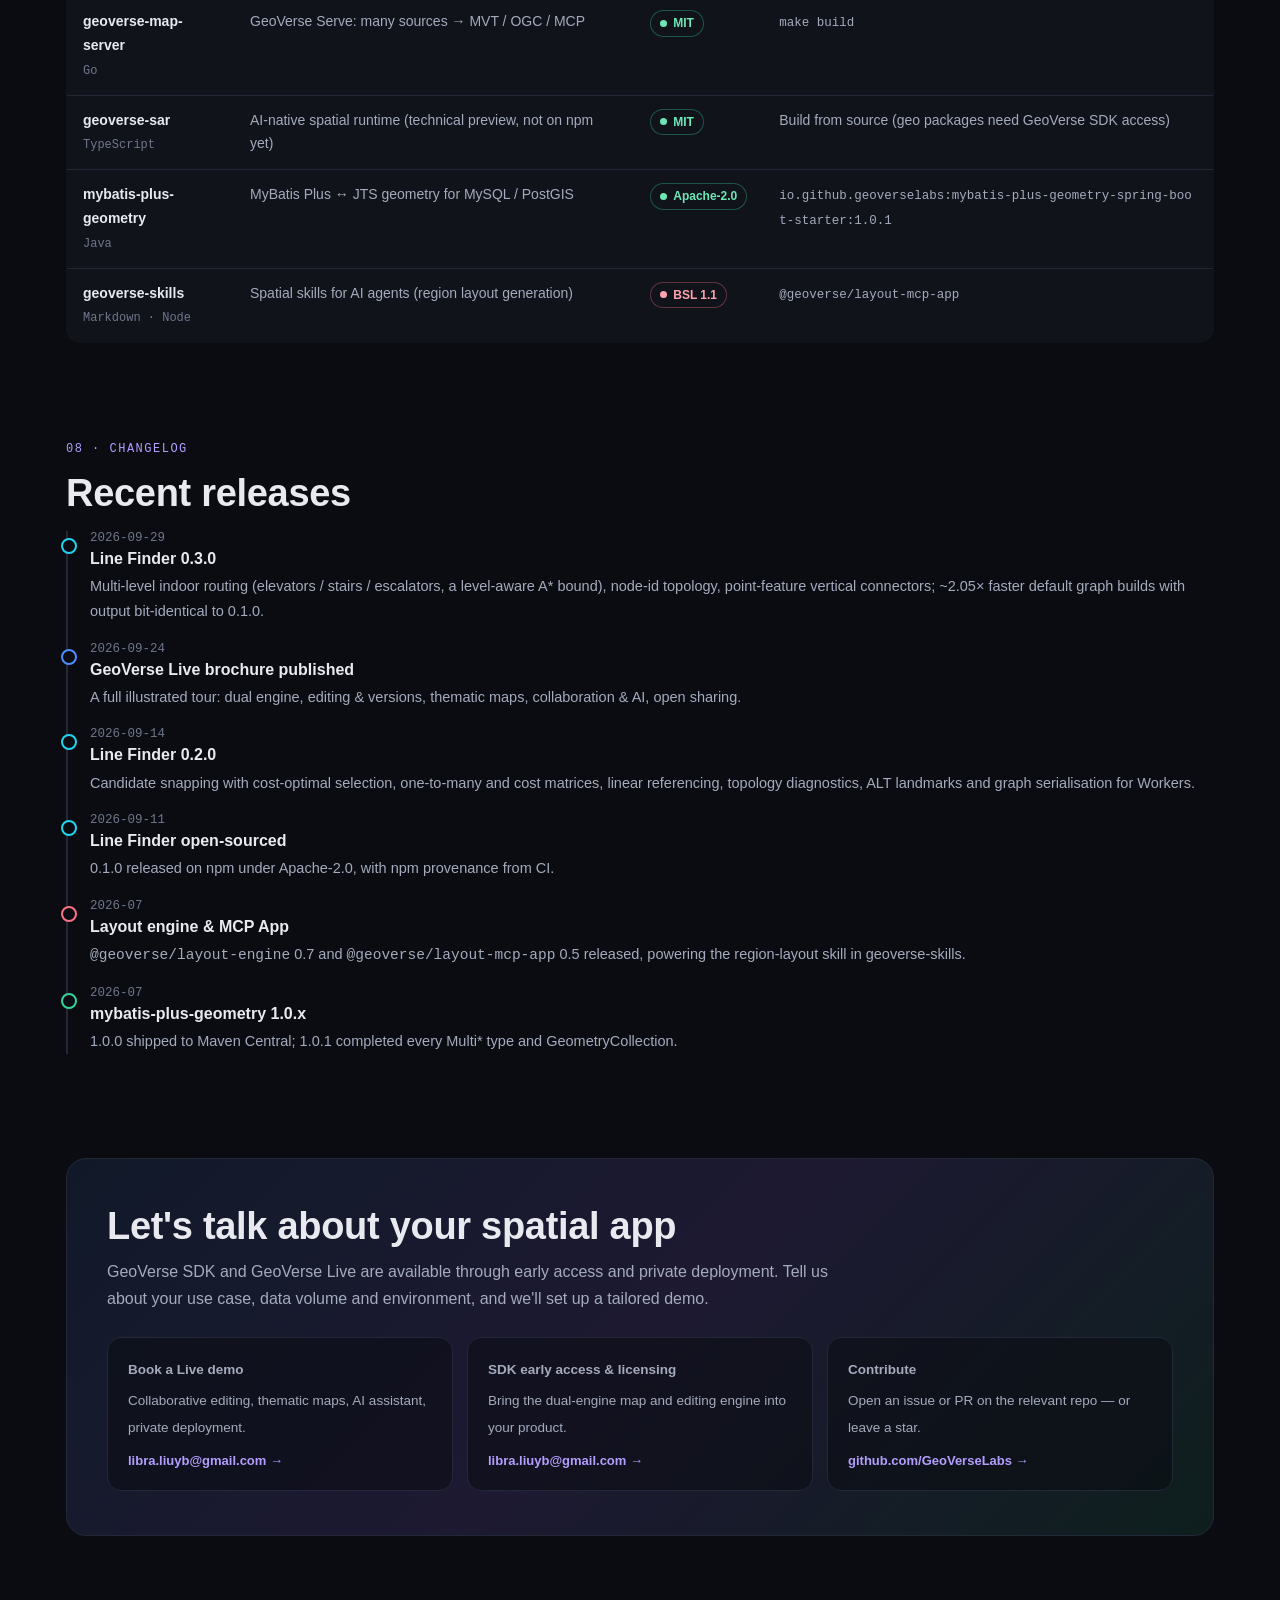
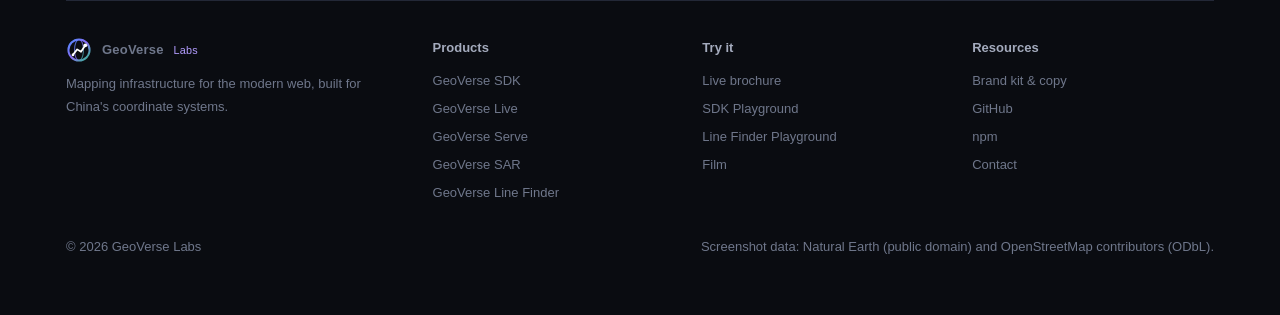
==== commit 54c8e34f: "feat(live): Live 产品手册改为中英双语 - live/index.html：全部文案成对提供 .zh / .en，按 ?lang、站内共享的 gv-lang、浏览器语言选择语言；   " ====
--- a/index.html
+++ b/index.html
@@ -542,7 +542,7 @@
     <p class="sub en">No sign-up, no install. The brochure shows real screenshots; both playgrounds run the real code in your browser.</p>
     <div class="demos">
       <a class="demo" href="live/">
-        <div class="pic"><img src="live/assets/editor-thematic-maplibre.webp" alt="GeoVerse Live editor: countries classed by GDP per capita with a world-cities layer" loading="lazy" width="1600" height="742"><span class="tag"><span class="zh">产品手册</span><span class="en">Brochure</span></span></div>
+        <div class="pic"><img src="live/assets/editor-thematic-maplibre.webp" alt="GeoVerse Live editor: countries classed by GDP per capita with a world-cities layer" loading="lazy" width="1600" height="738"><span class="tag"><span class="zh">产品手册</span><span class="en">Brochure</span></span></div>
         <div class="txt"><b>GeoVerse Live</b><span class="zh">双引擎、编辑与版本历史、专题制图、协作与 AI、开放发布——逐项带截图。</span><span class="en">Dual engine, editing &amp; history, thematic mapping, collaboration &amp; AI, open sharing — every feature with screenshots.</span><span class="url">geoverselabs.github.io/.github/live/</span></div>
       </a>
       <a class="demo" href="https://geoverselabs.github.io/geoverse-line-finder/">
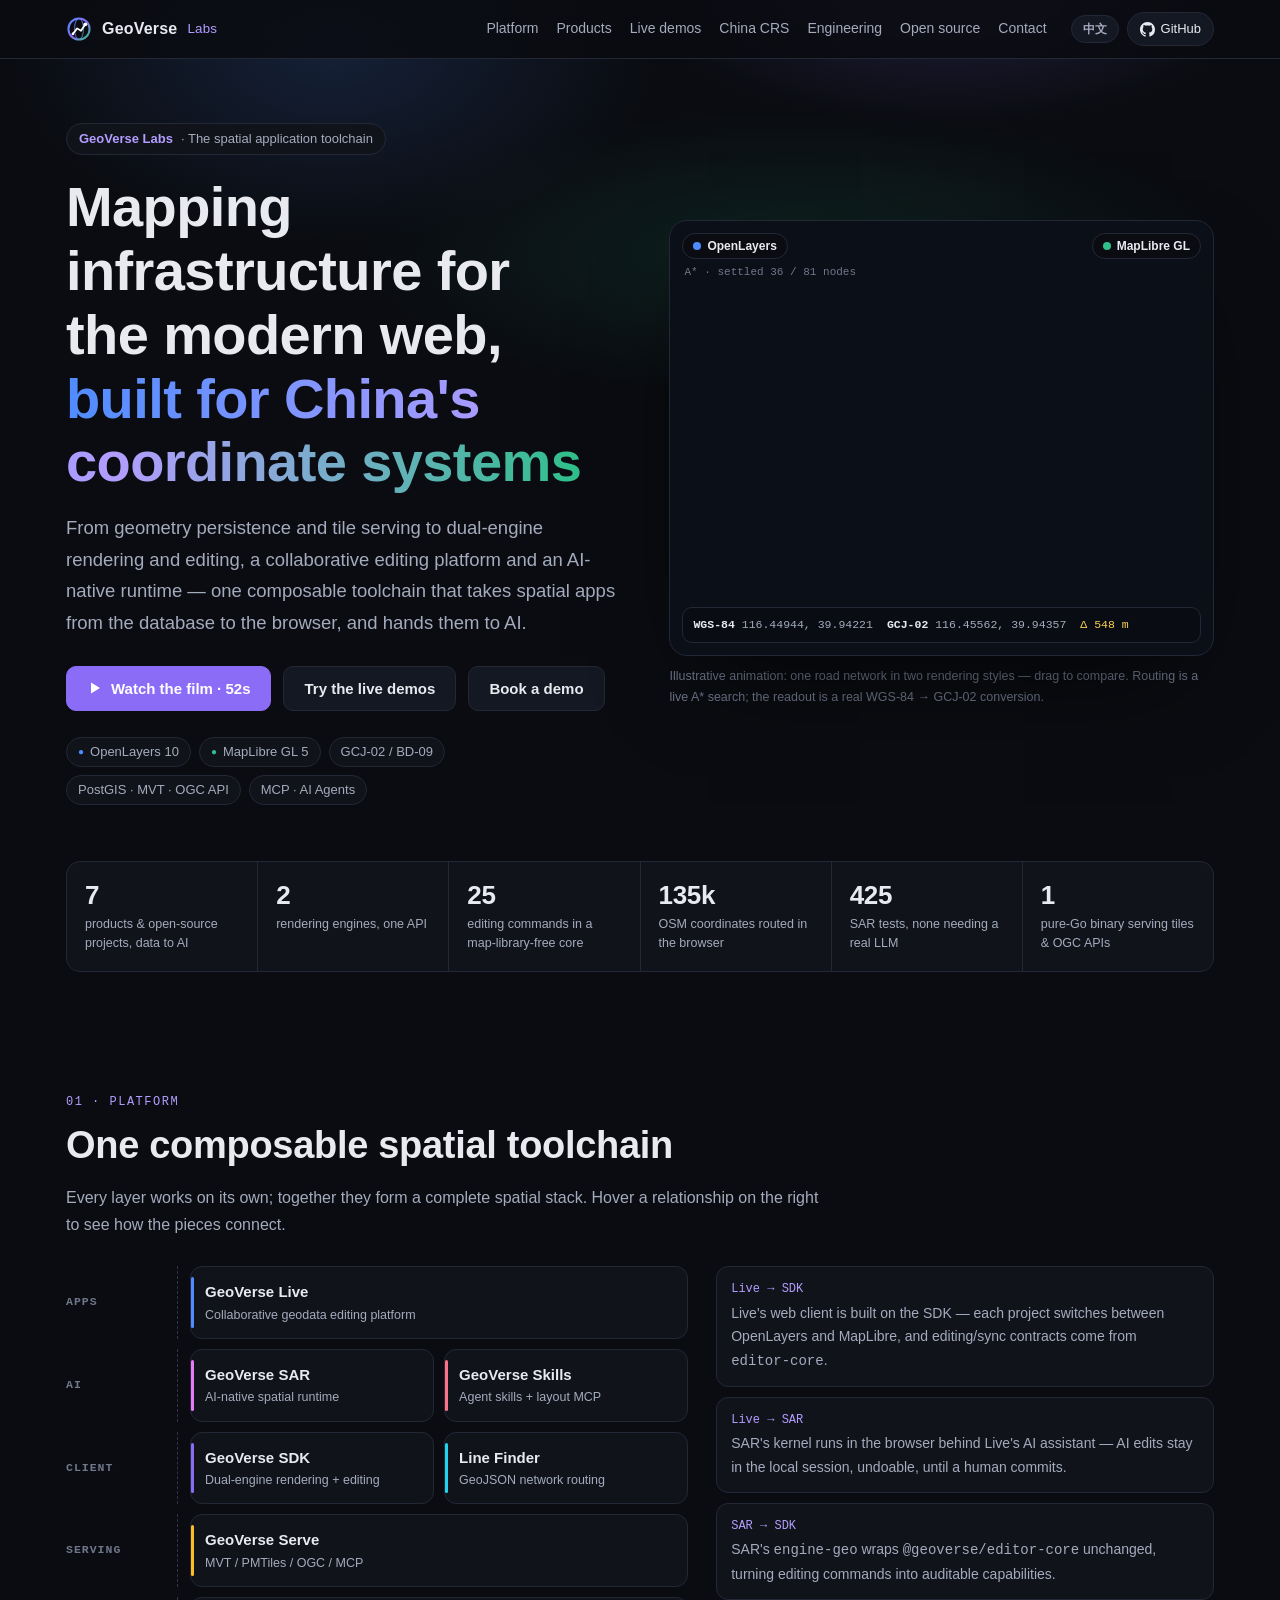
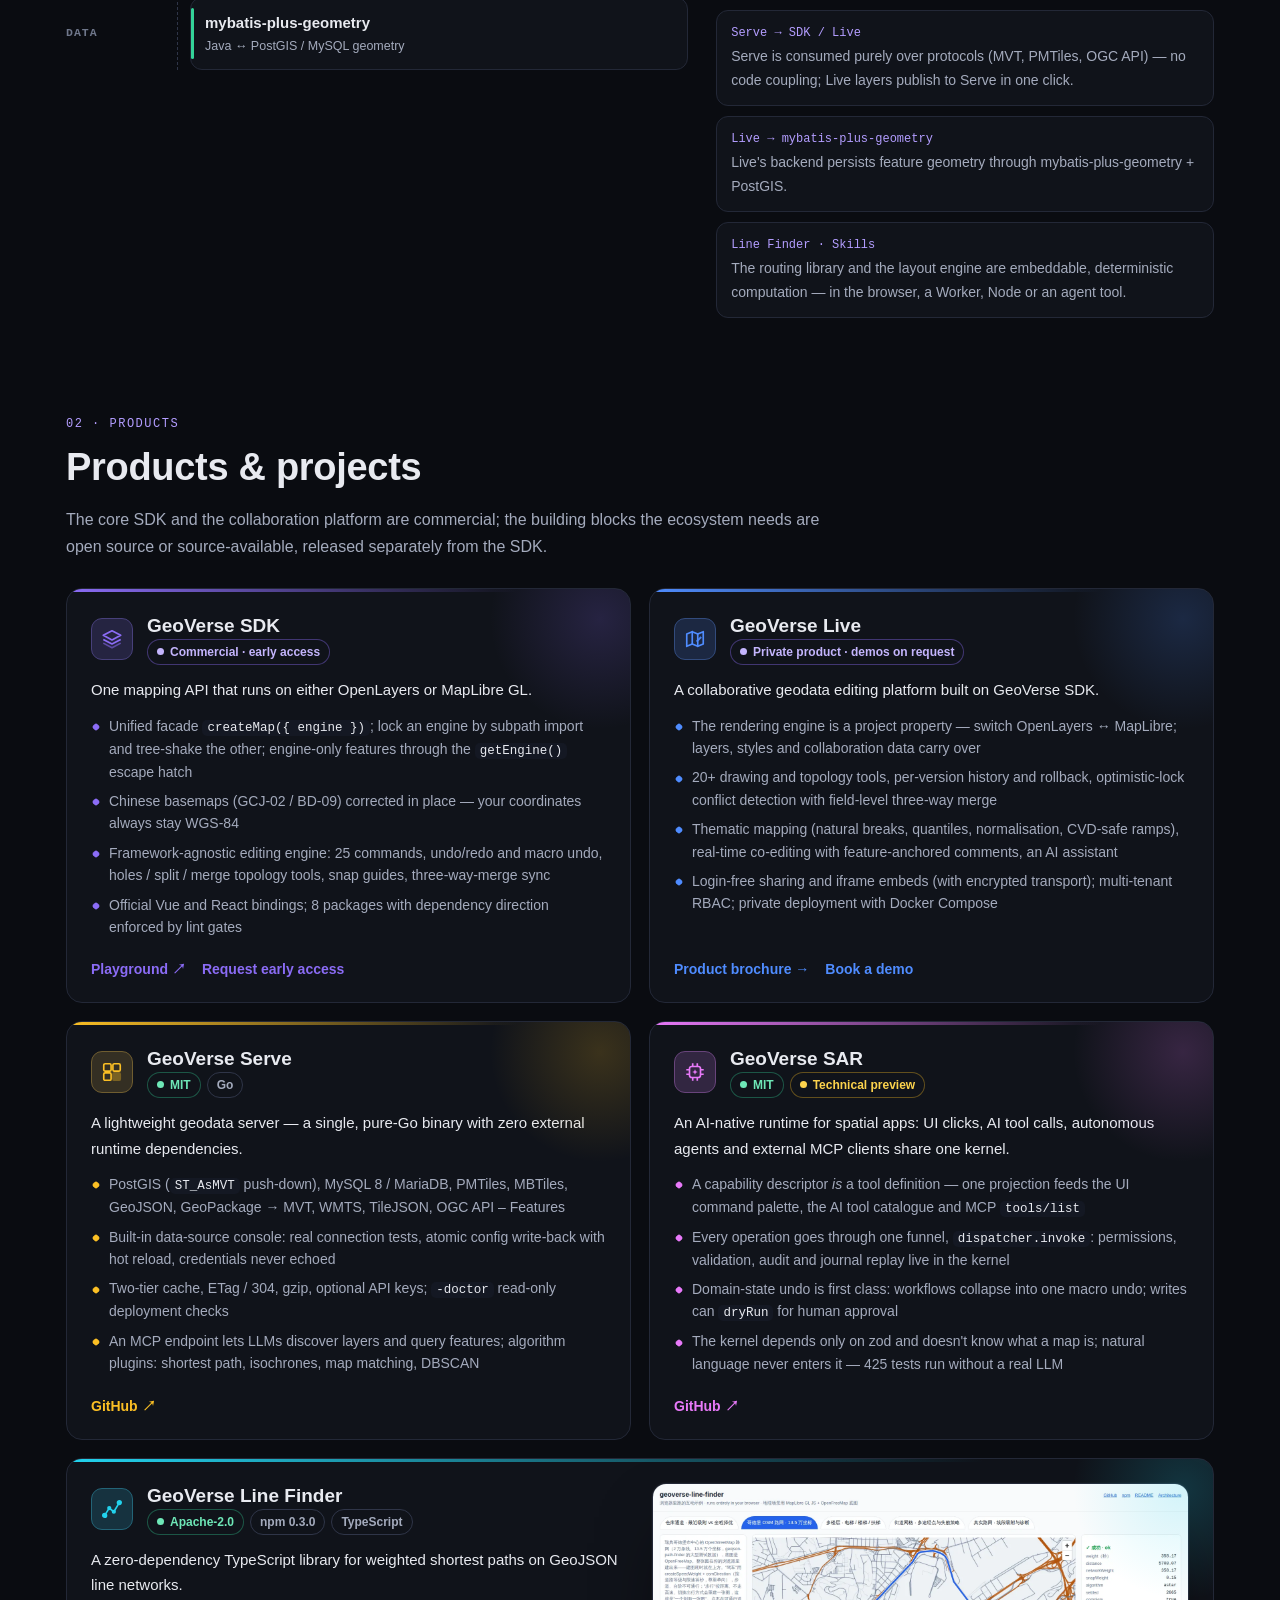
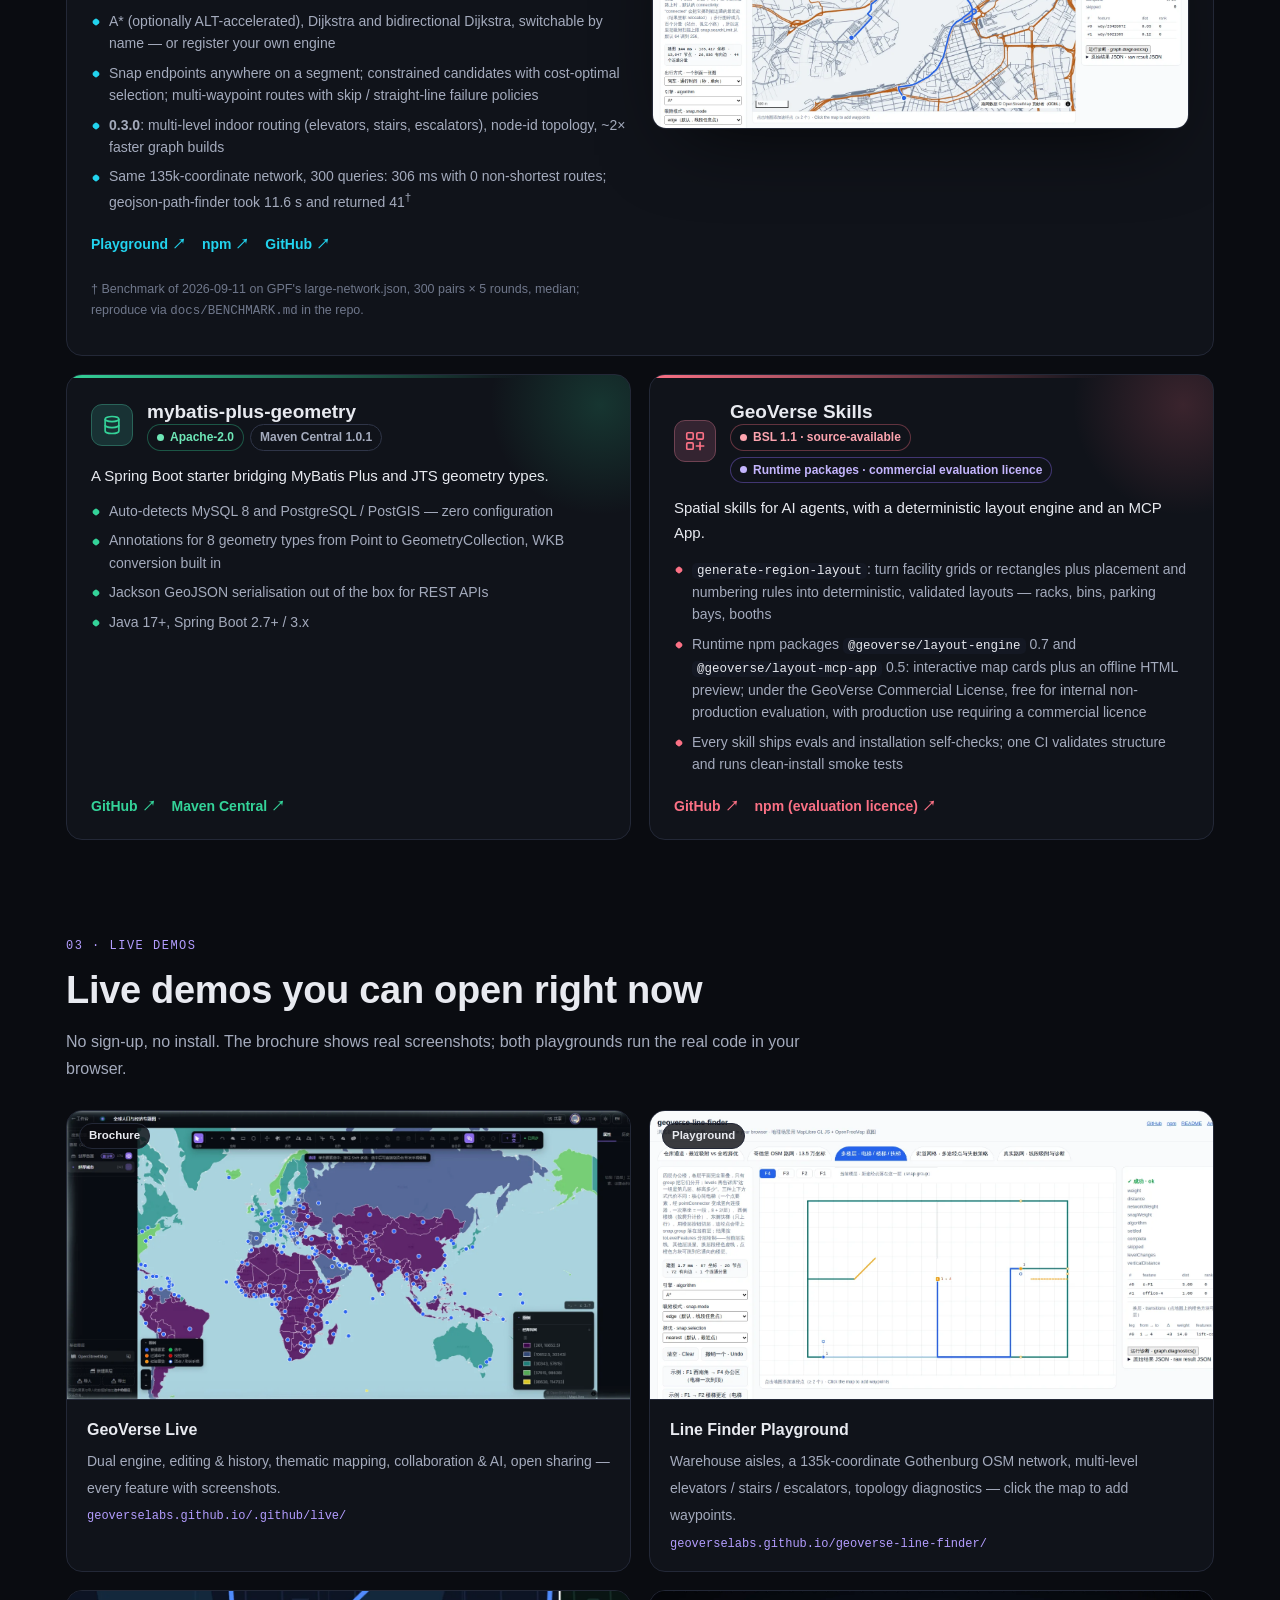
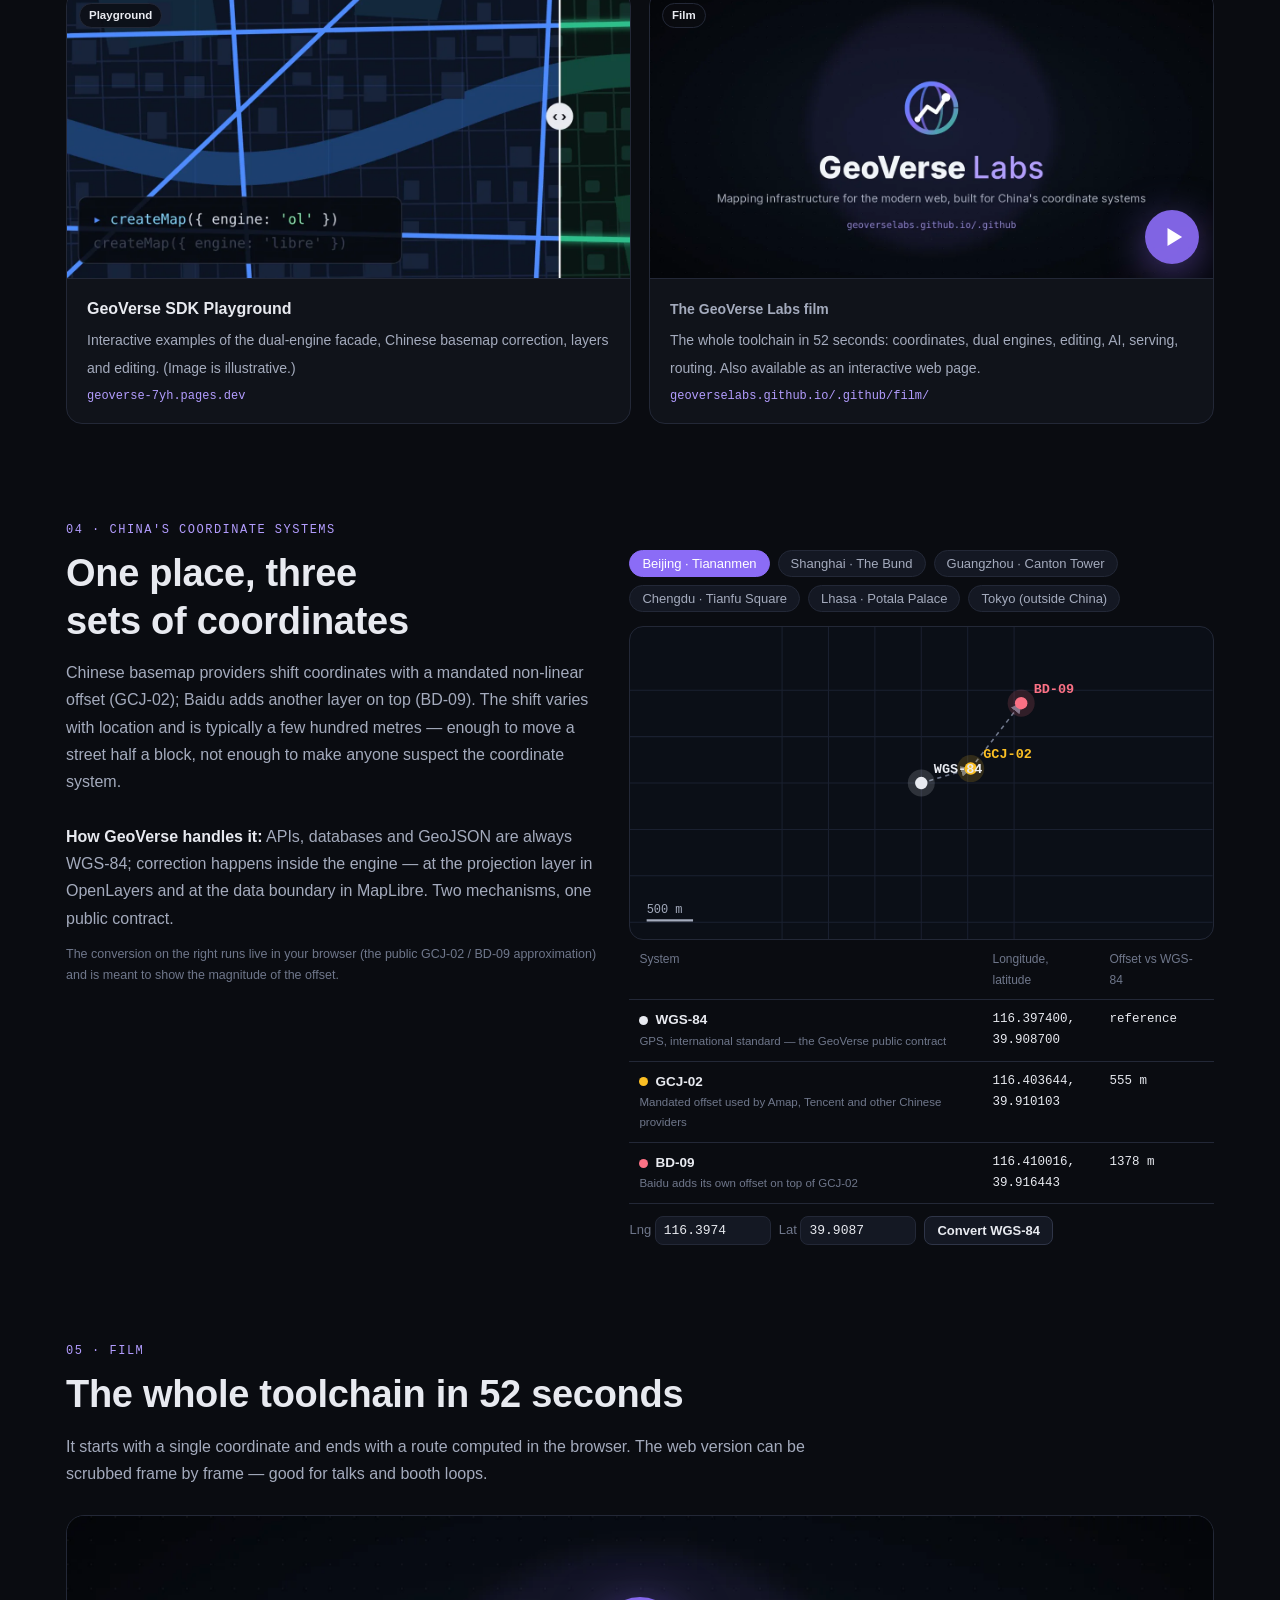
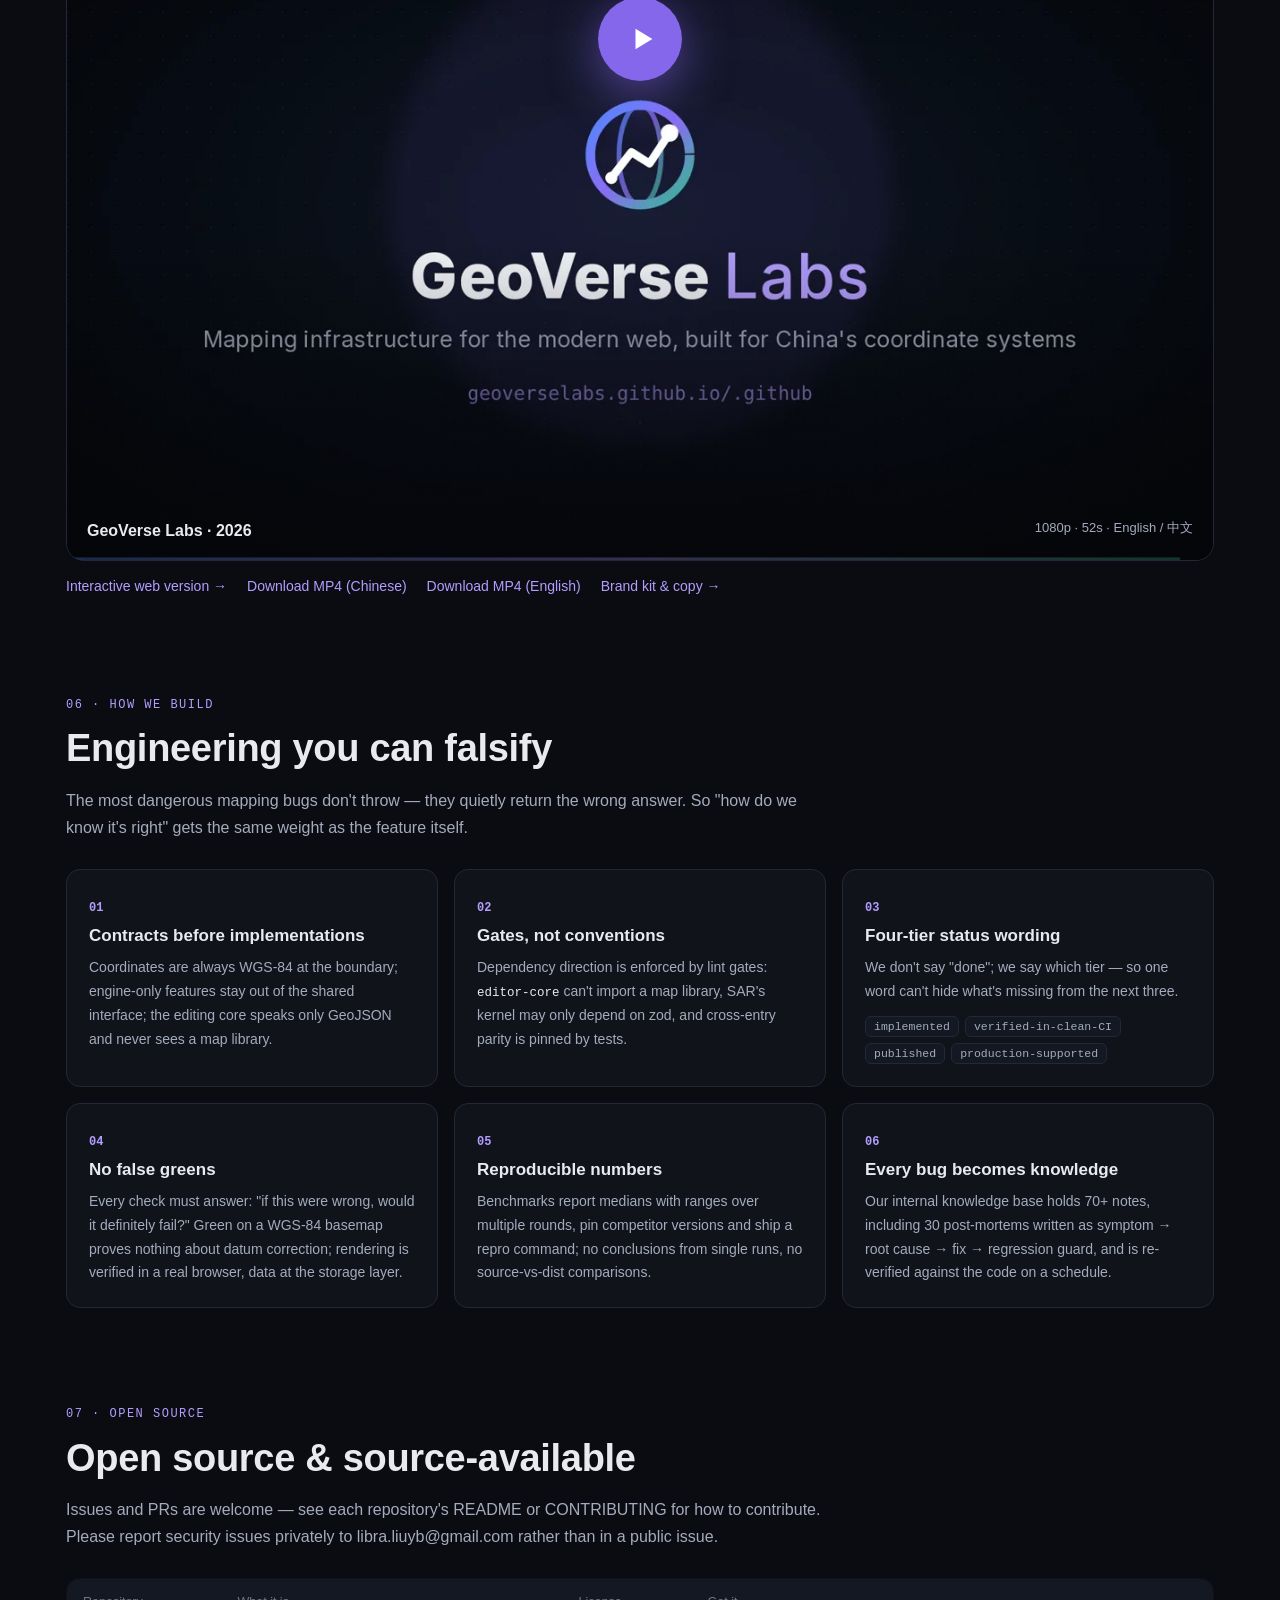
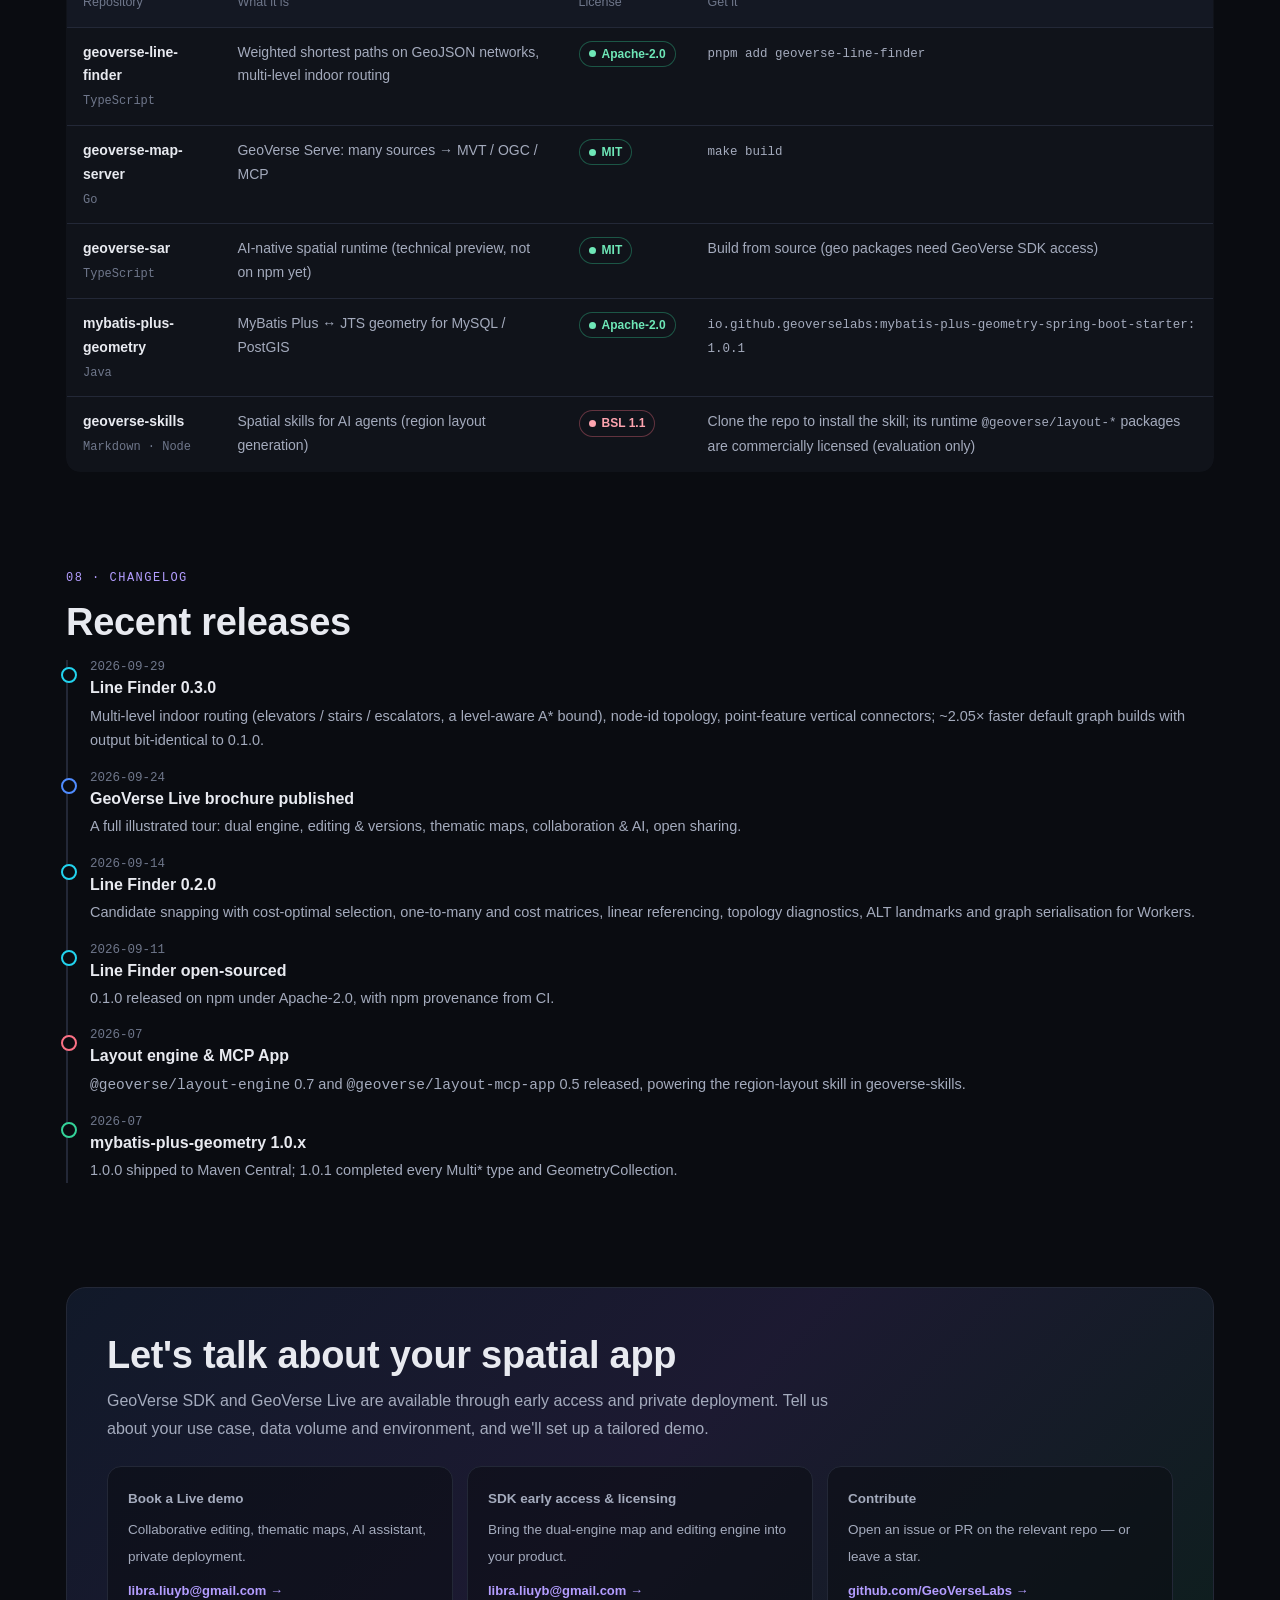
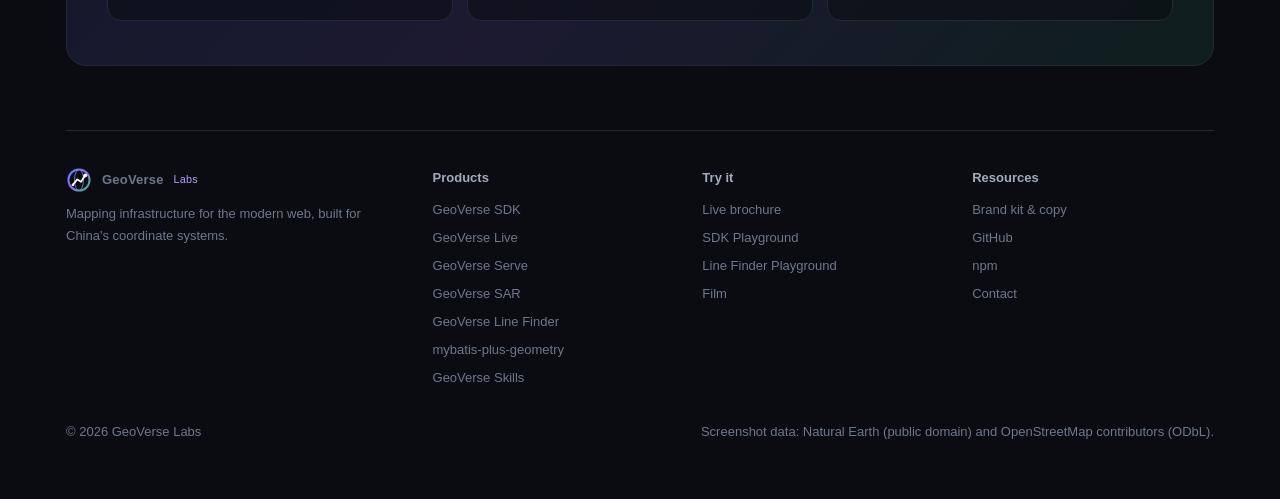
==== commit ac653722: "fix(site): 更正 layout 包许可并补齐审计发现的缺口 - 许可：@geoverse/layout-engine / layout-mcp-app 实为 GeoVerse 商业许可（仅限" ====
--- a/index.html
+++ b/index.html
@@ -512,23 +512,23 @@
       <article class="product" id="p-skills" style="--c:var(--c-skills)">
         <div class="head">
           <span class="ico"><svg viewBox="0 0 24 24" fill="none" stroke="currentColor" stroke-width="1.8" stroke-linejoin="round"><rect x="3" y="3" width="7" height="7" rx="1.2"/><rect x="14" y="3" width="7" height="7" rx="1.2"/><rect x="3" y="14" width="7" height="7" rx="1.2"/><path d="M17.5 13.5v8M13.5 17.5h8" stroke-linecap="round"/></svg></span>
-          <div><h3>GeoVerse Skills</h3><div class="badges"><span class="badge src"><i></i><span class="zh">BSL 1.1 · 源码可见</span><span class="en">BSL 1.1 · source-available</span></span></div></div>
+          <div><h3>GeoVerse Skills</h3><div class="badges"><span class="badge src"><i></i><span class="zh">BSL 1.1 · 源码可见</span><span class="en">BSL 1.1 · source-available</span></span><span class="badge com"><i></i><span class="zh">运行时包 · 商业评估许可</span><span class="en">Runtime packages · commercial evaluation licence</span></span></div></div>
         </div>
         <p class="tagline zh">面向 AI Agent 的空间技能仓库，配套确定性布局引擎与 MCP App。</p>
         <p class="tagline en">Spatial skills for AI agents, with a deterministic layout engine and an MCP App.</p>
         <ul class="zh">
           <li><code>generate-region-layout</code>：把设施网格 / 矩形与摆放、编号规则变成确定性、可校验的布局——货架、库位、车位、展位</li>
-          <li>配套 npm 包 <code>@geoverse/layout-engine</code> 0.7 与 <code>@geoverse/layout-mcp-app</code> 0.5：交互地图卡片 + 离线 HTML 预览</li>
+          <li>运行时 npm 包 <code>@geoverse/layout-engine</code> 0.7 与 <code>@geoverse/layout-mcp-app</code> 0.5：交互地图卡片 + 离线 HTML 预览；采用 GeoVerse 商业许可，免费用于内部非生产评估，生产使用需商业授权</li>
           <li>每个 Skill 带评测用例与安装自检；统一 CI 做结构校验与干净安装冒烟</li>
         </ul>
         <ul class="en">
           <li><code>generate-region-layout</code>: turn facility grids or rectangles plus placement and numbering rules into deterministic, validated layouts — racks, bins, parking bays, booths</li>
-          <li>Backed by <code>@geoverse/layout-engine</code> 0.7 and <code>@geoverse/layout-mcp-app</code> 0.5 on npm: interactive map cards plus an offline HTML preview</li>
+          <li>Runtime npm packages <code>@geoverse/layout-engine</code> 0.7 and <code>@geoverse/layout-mcp-app</code> 0.5: interactive map cards plus an offline HTML preview; under the GeoVerse Commercial License, free for internal non-production evaluation, with production use requiring a commercial licence</li>
           <li>Every skill ships evals and installation self-checks; one CI validates structure and runs clean-install smoke tests</li>
         </ul>
         <div class="links">
           <a href="https://github.com/GeoVerseLabs/geoverse-skills">GitHub ↗</a>
-          <a href="https://www.npmjs.com/package/@geoverse/layout-mcp-app">npm ↗</a>
+          <a href="https://www.npmjs.com/package/@geoverse/layout-mcp-app"><span class="zh">npm（评估许可）↗</span><span class="en">npm (evaluation licence) ↗</span></a>
         </div>
       </article>
     </div>
@@ -656,8 +656,8 @@
   <section class="block" id="opensource">
     <p class="kicker">07 · Open source</p>
     <h2><span class="zh">开源与源码可见</span><span class="en">Open source &amp; source-available</span></h2>
-    <p class="sub zh">欢迎 Issue 与 PR。每个仓库都有自己的贡献指南与安全策略。</p>
-    <p class="sub en">Issues and PRs welcome. Each repository has its own contributing guide and security policy.</p>
+    <p class="sub zh">欢迎 Issue 与 PR，贡献方式见各仓库的 README 或 CONTRIBUTING。发现安全问题请不要公开提 Issue，发邮件到 libra.liuyb@gmail.com。</p>
+    <p class="sub en">Issues and PRs are welcome — see each repository's README or CONTRIBUTING for how to contribute. Please report security issues privately to libra.liuyb@gmail.com rather than in a public issue.</p>
     <div class="table-scroll">
       <table class="oss-table">
         <thead><tr><th><span class="zh">仓库</span><span class="en">Repository</span></th><th><span class="zh">是什么</span><span class="en">What it is</span></th><th><span class="zh">许可</span><span class="en">License</span></th><th><span class="zh">获取</span><span class="en">Get it</span></th></tr></thead>
@@ -666,7 +666,7 @@
           <tr><td><a class="repo" href="https://github.com/GeoVerseLabs/geoverse-map-server">geoverse-map-server</a><br><span class="lang">Go</span></td><td><span class="zh">GeoVerse Serve：多数据源 → MVT / OGC / MCP</span><span class="en">GeoVerse Serve: many sources → MVT / OGC / MCP</span></td><td><span class="badge oss"><i></i>MIT</span></td><td><code>make build</code></td></tr>
           <tr><td><a class="repo" href="https://github.com/GeoVerseLabs/geoverse-sar">geoverse-sar</a><br><span class="lang">TypeScript</span></td><td><span class="zh">AI-native 空间应用运行时（技术预览，未发布 npm）</span><span class="en">AI-native spatial runtime (technical preview, not on npm yet)</span></td><td><span class="badge oss"><i></i>MIT</span></td><td><span class="zh">从源码构建（geo 相关包需 GeoVerse SDK 访问权限）</span><span class="en">Build from source (geo packages need GeoVerse SDK access)</span></td></tr>
           <tr><td><a class="repo" href="https://github.com/GeoVerseLabs/mybatis-plus-geometry">mybatis-plus-geometry</a><br><span class="lang">Java</span></td><td><span class="zh">MyBatis Plus ↔ JTS 几何，MySQL / PostGIS</span><span class="en">MyBatis Plus ↔ JTS geometry for MySQL / PostGIS</span></td><td><span class="badge oss"><i></i>Apache-2.0</span></td><td><code>io.github.geoverselabs:mybatis-plus-geometry-spring-boot-starter:1.0.1</code></td></tr>
-          <tr><td><a class="repo" href="https://github.com/GeoVerseLabs/geoverse-skills">geoverse-skills</a><br><span class="lang">Markdown · Node</span></td><td><span class="zh">AI Agent 空间技能（区域布局生成）</span><span class="en">Spatial skills for AI agents (region layout generation)</span></td><td><span class="badge src"><i></i>BSL 1.1</span></td><td><code>@geoverse/layout-mcp-app</code></td></tr>
+          <tr><td><a class="repo" href="https://github.com/GeoVerseLabs/geoverse-skills">geoverse-skills</a><br><span class="lang">Markdown · Node</span></td><td><span class="zh">AI Agent 空间技能（区域布局生成）</span><span class="en">Spatial skills for AI agents (region layout generation)</span></td><td><span class="badge src"><i></i>BSL 1.1</span></td><td><span class="zh">克隆仓库安装 Skill；运行时依赖 <code>@geoverse/layout-*</code>（商业许可，仅限评估）</span><span class="en">Clone the repo to install the skill; its runtime <code>@geoverse/layout-*</code> packages are commercially licensed (evaluation only)</span></td></tr>
         </tbody>
       </table>
     </div>
@@ -716,6 +716,8 @@
           <li><a href="#p-serve">GeoVerse Serve</a></li>
           <li><a href="#p-sar">GeoVerse SAR</a></li>
           <li><a href="#p-lf">GeoVerse Line Finder</a></li>
+          <li><a href="#p-mpg">mybatis-plus-geometry</a></li>
+          <li><a href="#p-skills">GeoVerse Skills</a></li>
         </ul>
       </div>
       <div>
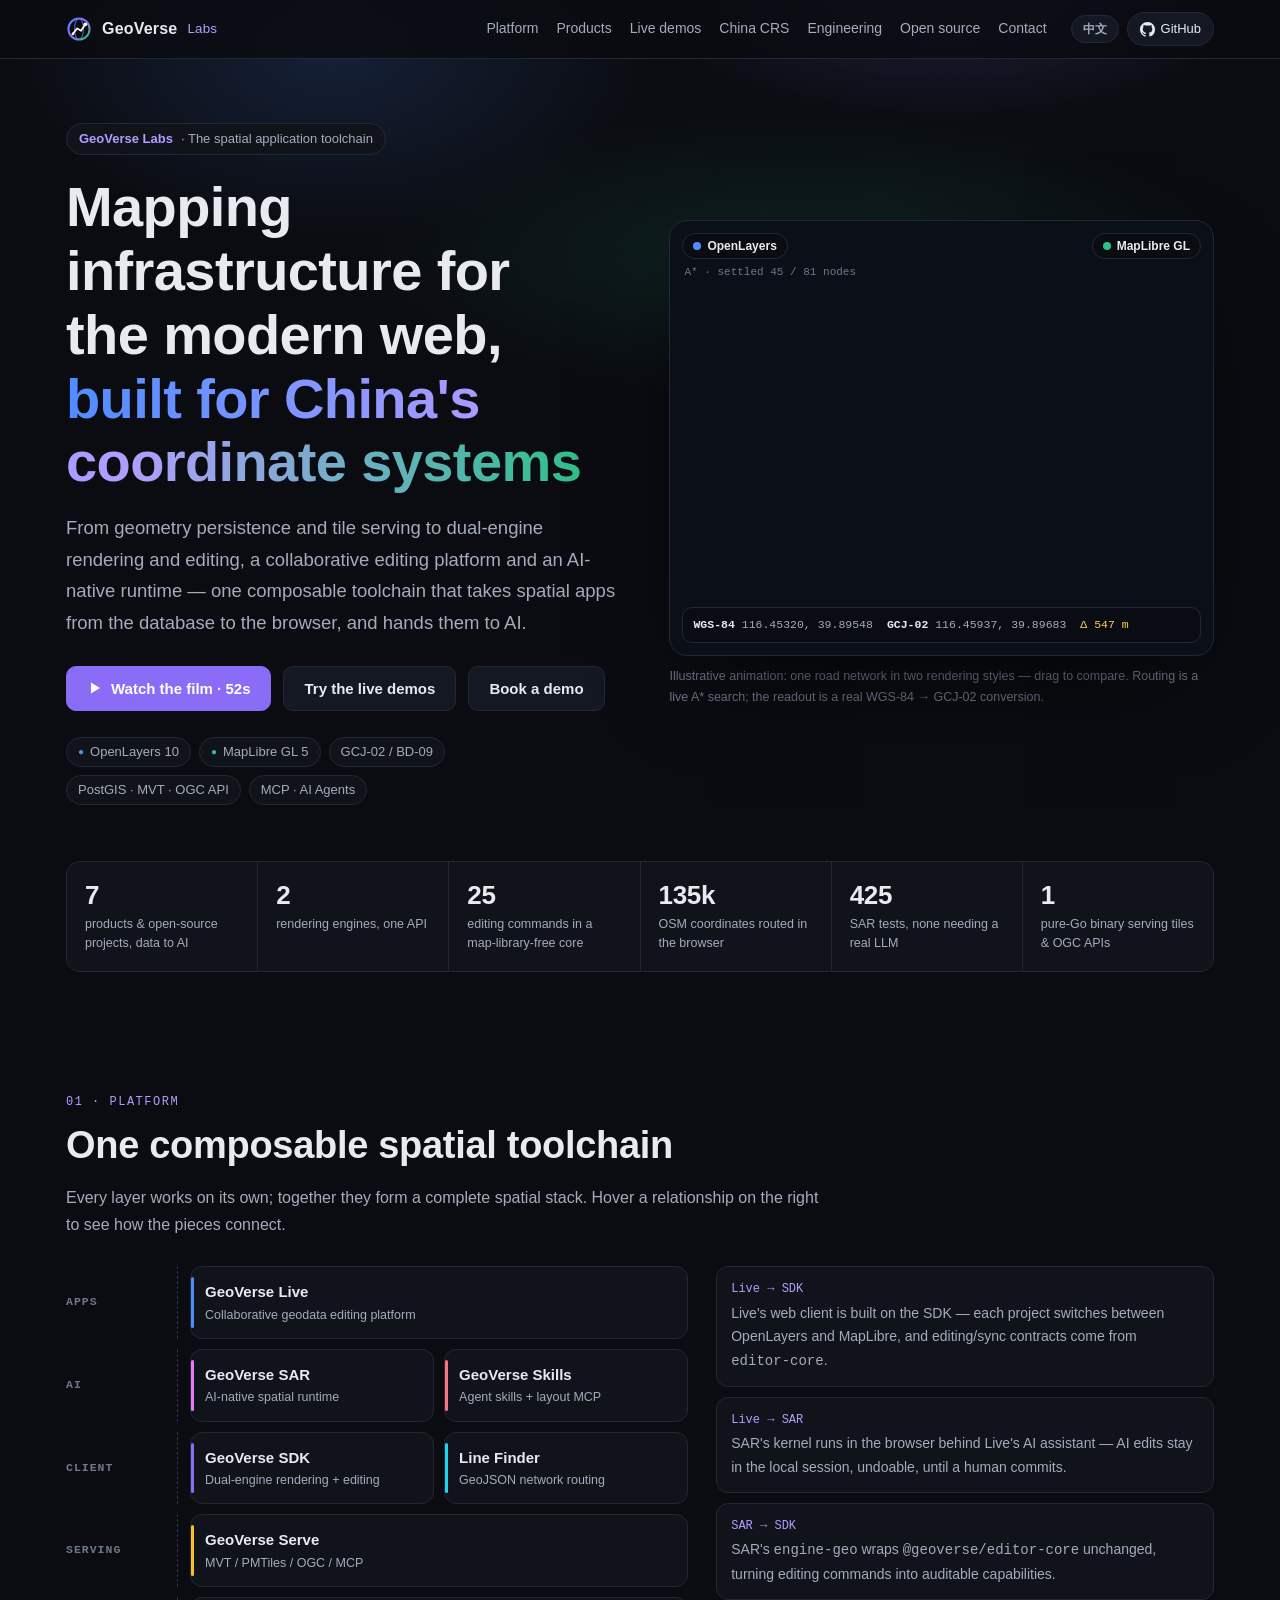
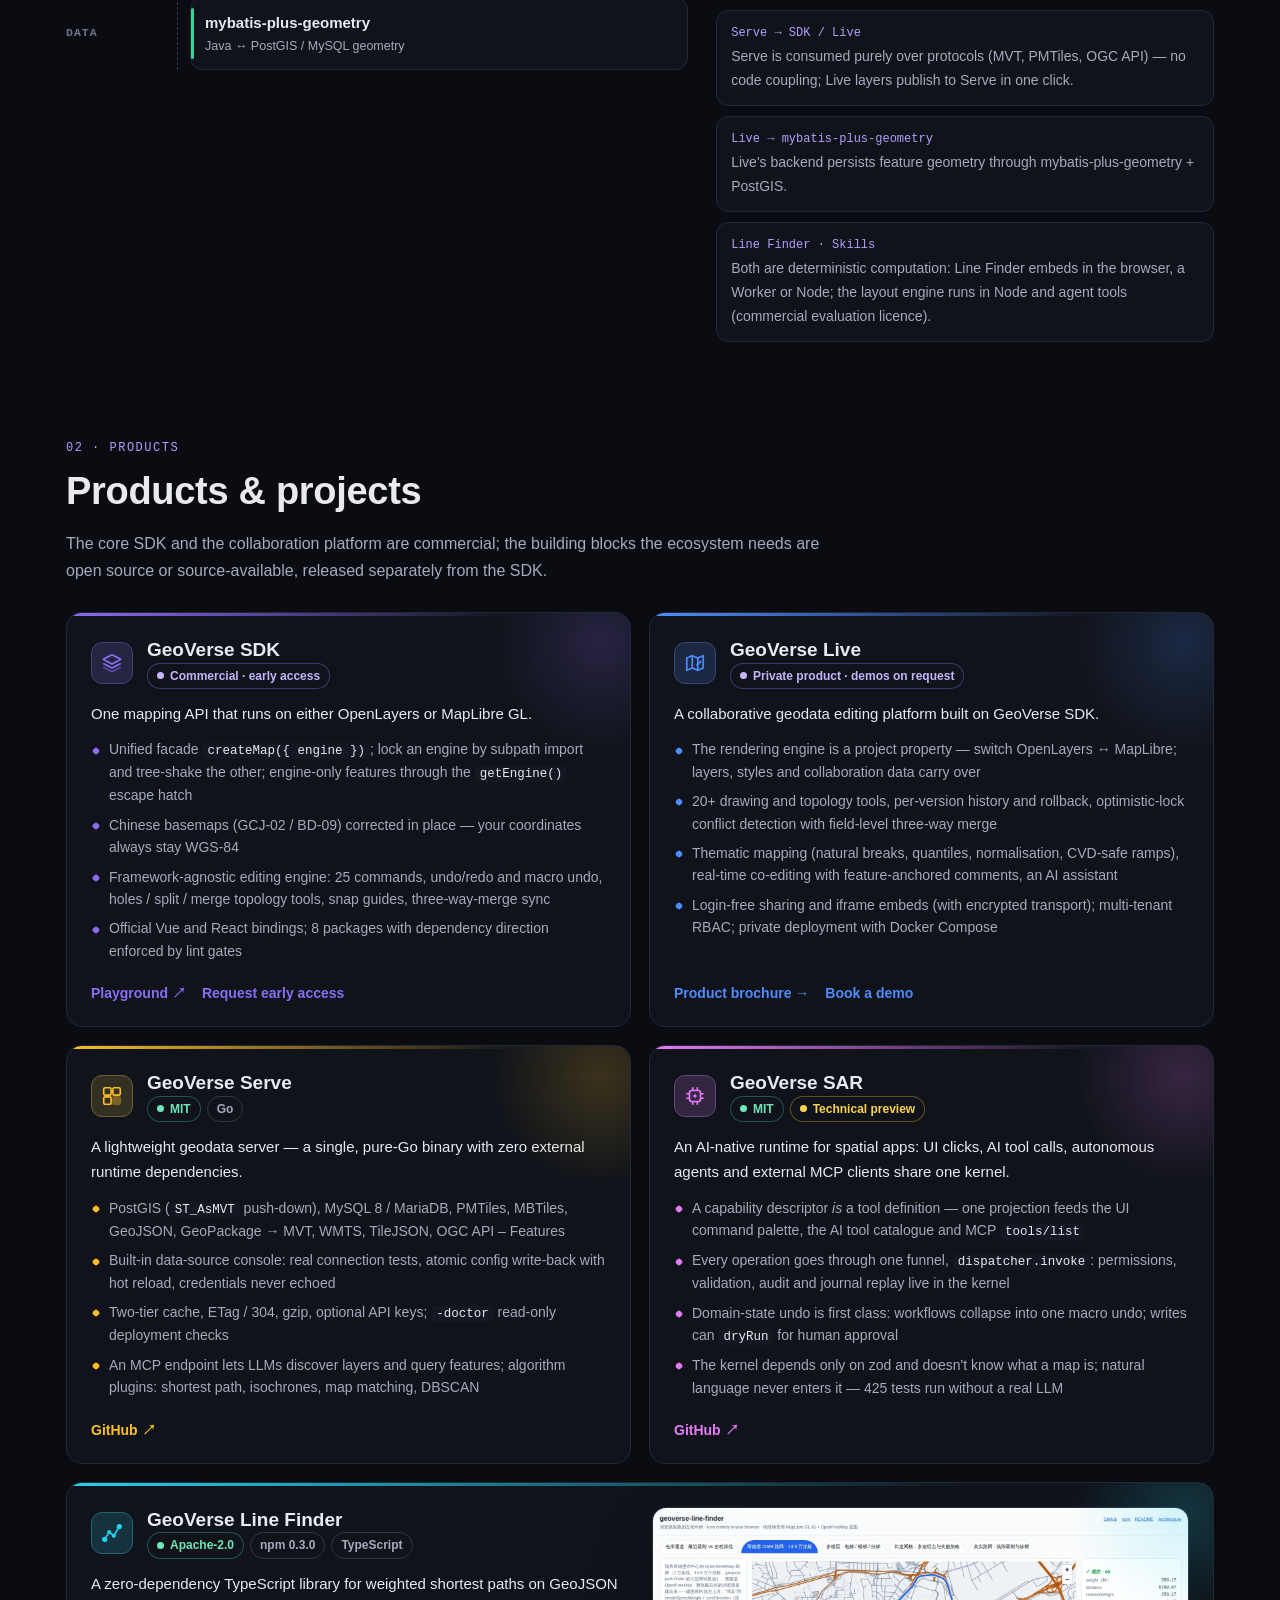
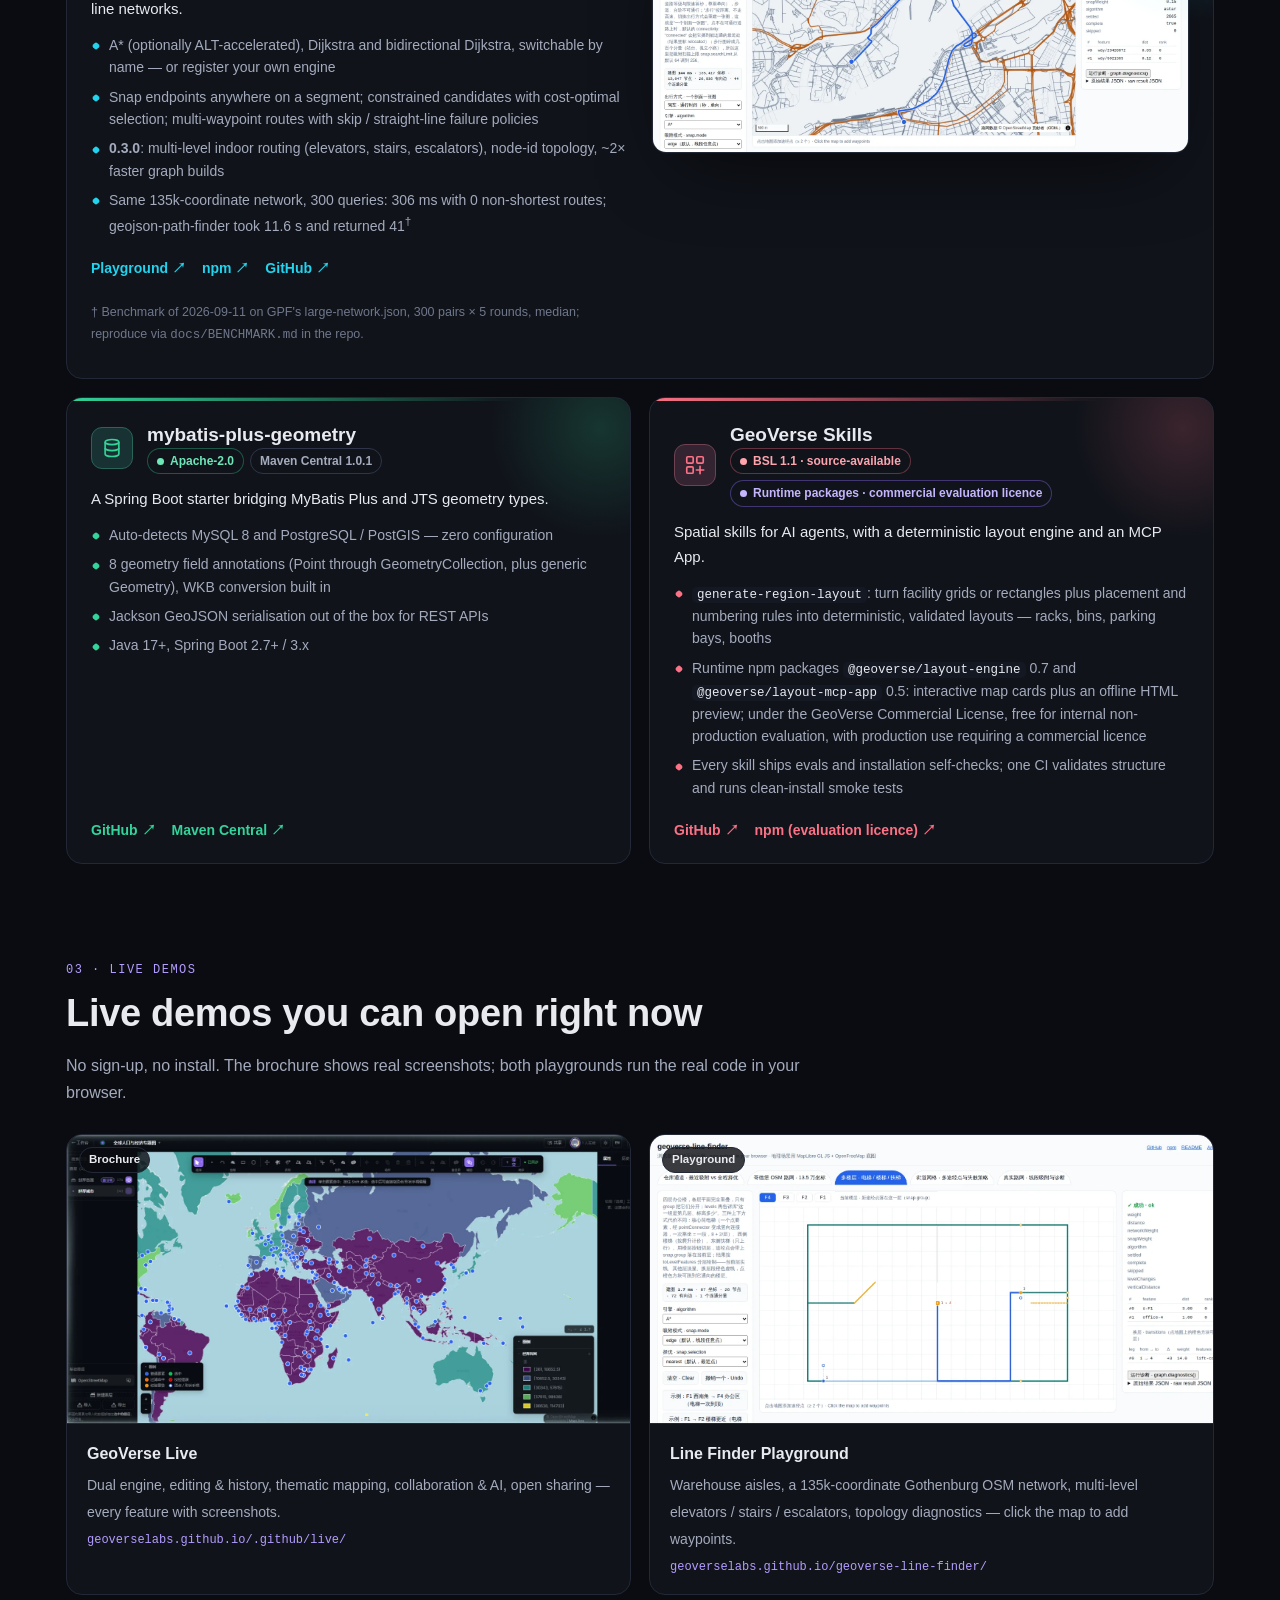
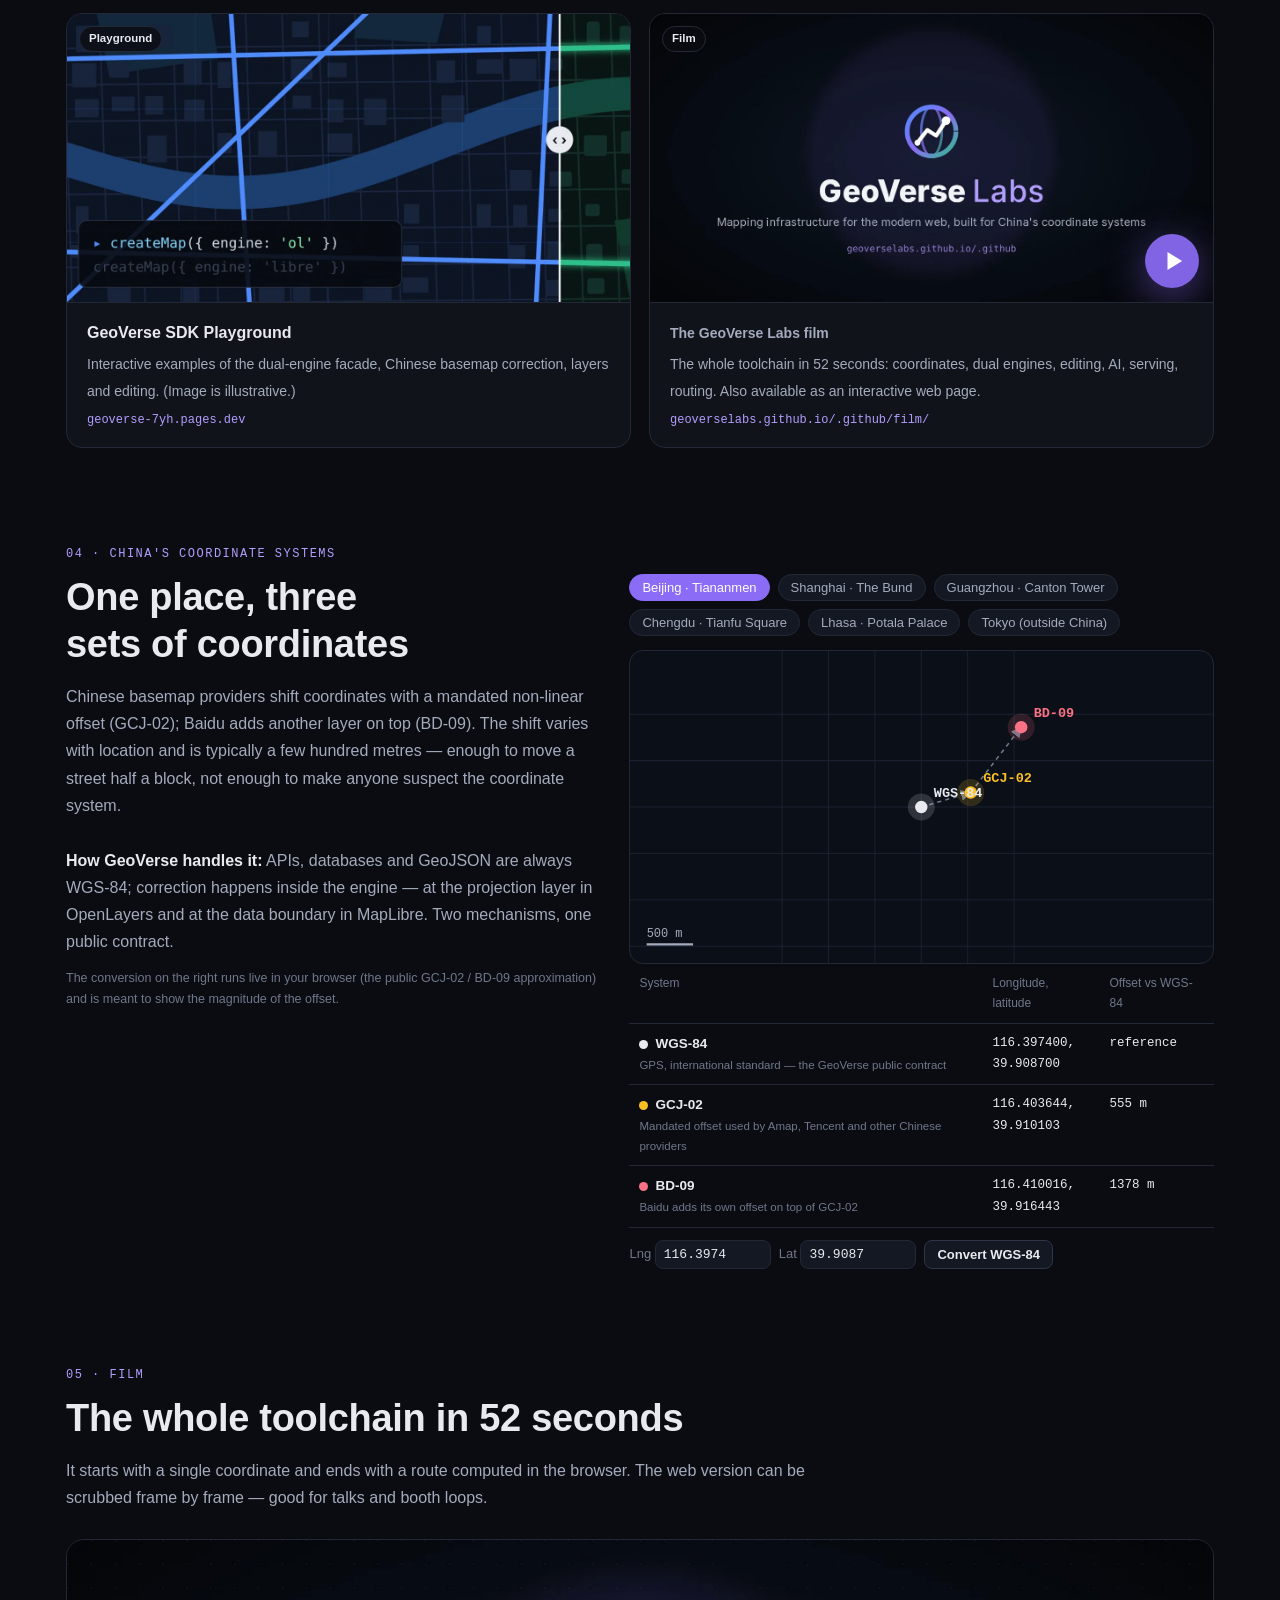
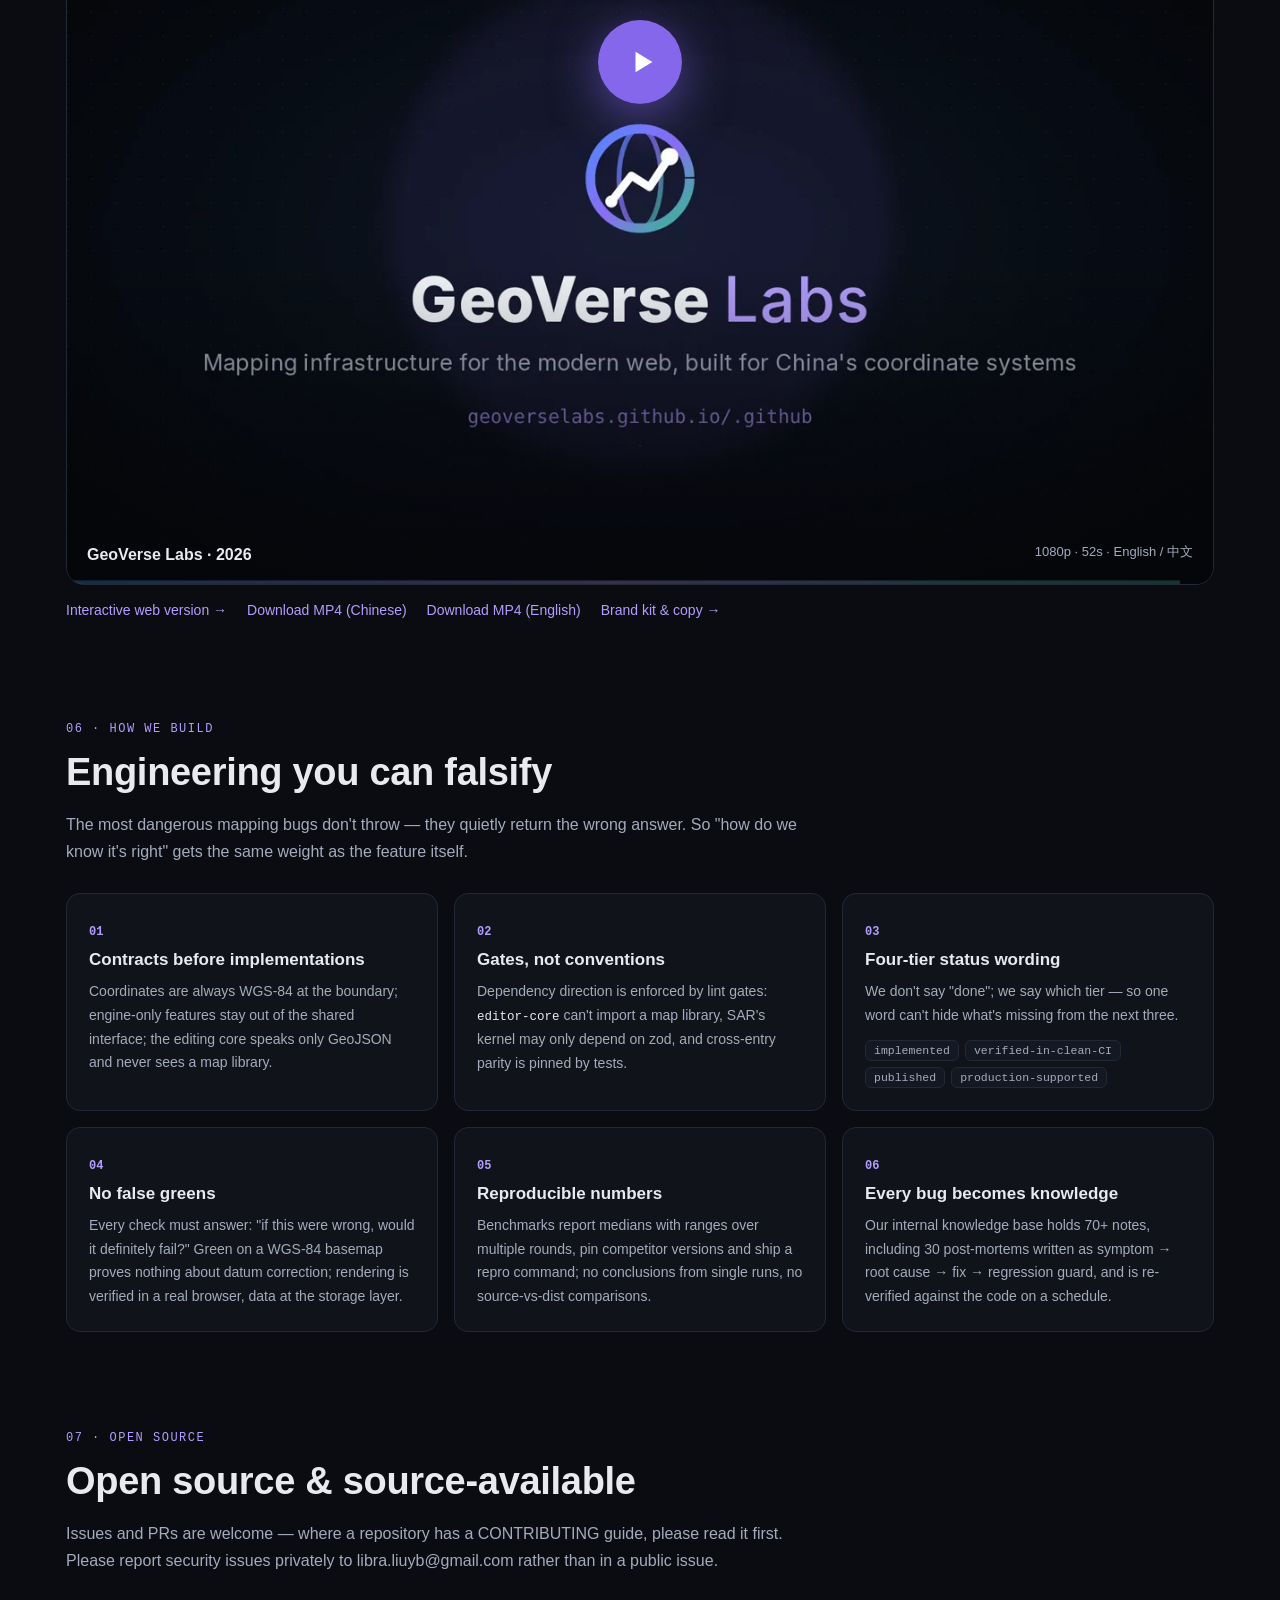
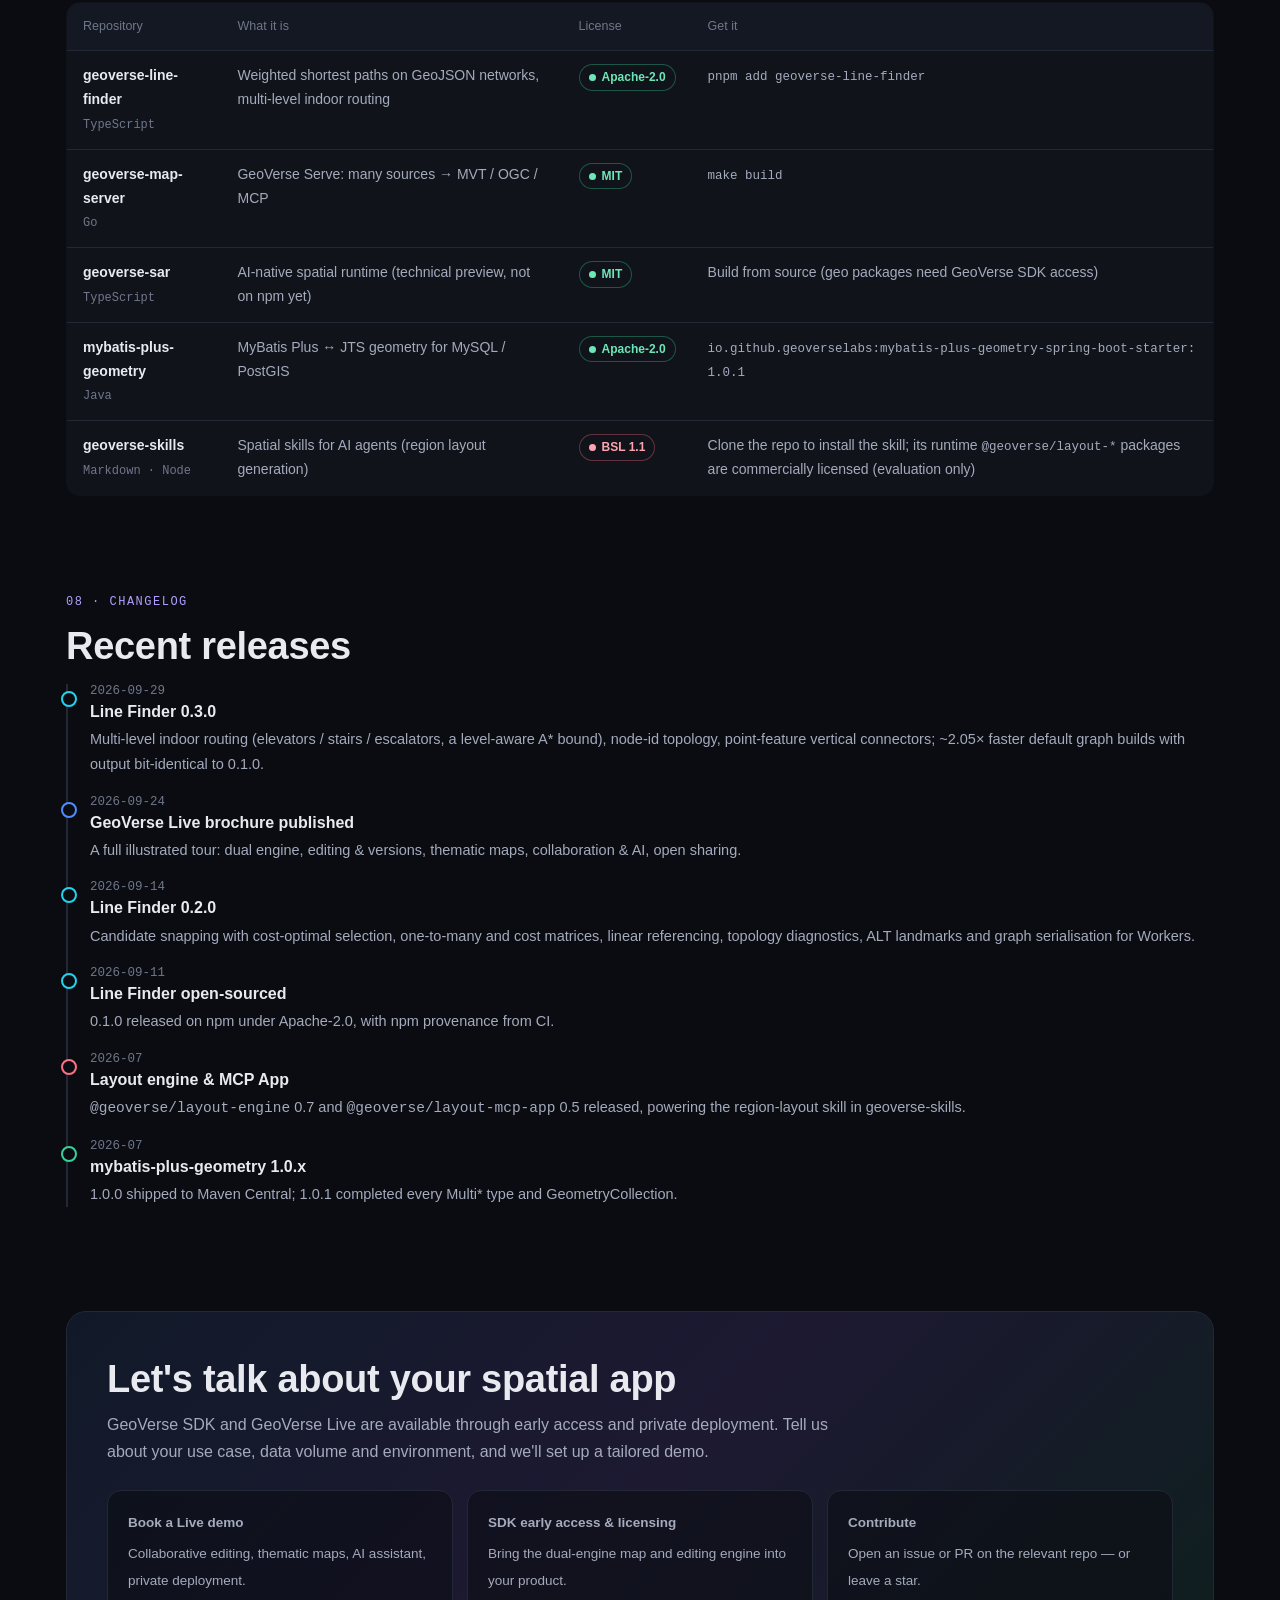
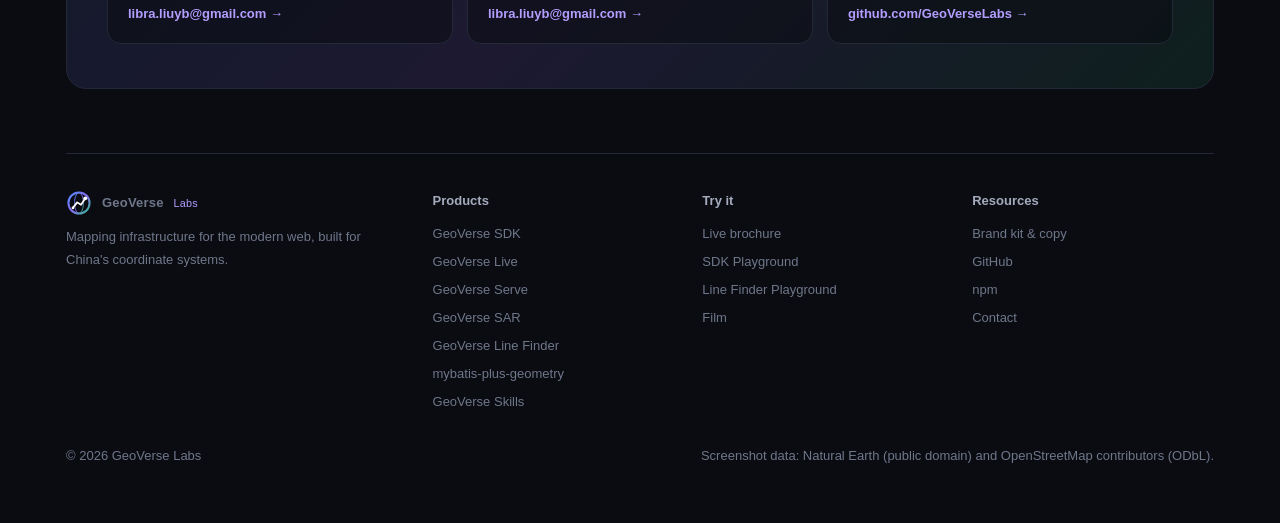
==== commit 6d63db3b: "fix(site): 按事实核对修正许可措辞、运行环境与贡献说明 - 布局包："源码不公开"改为"没有公开源码仓库、不得再分发"（tarball 内附可读源码） - 主页工具链关系：布局引擎只在 No" ====
--- a/index.html
+++ b/index.html
@@ -333,7 +333,7 @@
         <li data-ids="sar sdk"><em>SAR → SDK</em><span class="zh">SAR 的 <code>engine-geo</code> 零改动包装 <code>@geoverse/editor-core</code>，把编辑命令变成可审计的能力。</span><span class="en">SAR's <code>engine-geo</code> wraps <code>@geoverse/editor-core</code> unchanged, turning editing commands into auditable capabilities.</span></li>
         <li data-ids="serve sdk live"><em>Serve → SDK / Live</em><span class="zh">Serve 只通过协议（MVT、PMTiles、OGC API）被消费，零代码依赖；Live 的图层可一键发布到 Serve。</span><span class="en">Serve is consumed purely over protocols (MVT, PMTiles, OGC API) — no code coupling; Live layers publish to Serve in one click.</span></li>
         <li data-ids="mpg live"><em>Live → mybatis-plus-geometry</em><span class="zh">Live 后端用 mybatis-plus-geometry + PostGIS 存取要素几何。</span><span class="en">Live's backend persists feature geometry through mybatis-plus-geometry + PostGIS.</span></li>
-        <li data-ids="lf skills"><em>Line Finder · Skills</em><span class="zh">寻路库与布局引擎都是可内嵌的确定性计算：浏览器、Worker、Node 或 Agent 工具里都能跑。</span><span class="en">The routing library and the layout engine are embeddable, deterministic computation — in the browser, a Worker, Node or an agent tool.</span></li>
+        <li data-ids="lf skills"><em>Line Finder · Skills</em><span class="zh">寻路库与布局引擎都是确定性计算：Line Finder 可内嵌在浏览器、Worker 或 Node 里；布局引擎跑在 Node 与 Agent 工具里（商业评估许可）。</span><span class="en">Both are deterministic computation: Line Finder embeds in the browser, a Worker or Node; the layout engine runs in Node and agent tools (commercial evaluation licence).</span></li>
       </ul>
     </div>
   </section>
@@ -492,13 +492,13 @@
         <p class="tagline en">A Spring Boot starter bridging MyBatis Plus and JTS geometry types.</p>
         <ul class="zh">
           <li>MySQL 8 与 PostgreSQL / PostGIS 自动识别，零配置</li>
-          <li>Point 到 GeometryCollection 共 8 类几何注解，WKB 自动转换</li>
+          <li>8 类几何字段注解（Point 到 GeometryCollection 7 种类型 + 通用 Geometry），WKB 自动转换</li>
           <li>Jackson GeoJSON 序列化开箱即用，REST 接口直接吐 GeoJSON</li>
           <li>Java 17+，Spring Boot 2.7+ / 3.x</li>
         </ul>
         <ul class="en">
           <li>Auto-detects MySQL 8 and PostgreSQL / PostGIS — zero configuration</li>
-          <li>Annotations for 8 geometry types from Point to GeometryCollection, WKB conversion built in</li>
+          <li>8 geometry field annotations (Point through GeometryCollection, plus generic Geometry), WKB conversion built in</li>
           <li>Jackson GeoJSON serialisation out of the box for REST APIs</li>
           <li>Java 17+, Spring Boot 2.7+ / 3.x</li>
         </ul>
@@ -656,8 +656,8 @@
   <section class="block" id="opensource">
     <p class="kicker">07 · Open source</p>
     <h2><span class="zh">开源与源码可见</span><span class="en">Open source &amp; source-available</span></h2>
-    <p class="sub zh">欢迎 Issue 与 PR，贡献方式见各仓库的 README 或 CONTRIBUTING。发现安全问题请不要公开提 Issue，发邮件到 libra.liuyb@gmail.com。</p>
-    <p class="sub en">Issues and PRs are welcome — see each repository's README or CONTRIBUTING for how to contribute. Please report security issues privately to libra.liuyb@gmail.com rather than in a public issue.</p>
+    <p class="sub zh">欢迎 Issue 与 PR；有 CONTRIBUTING 的仓库请先读它。发现安全问题请不要公开提 Issue，发邮件到 libra.liuyb@gmail.com。</p>
+    <p class="sub en">Issues and PRs are welcome — where a repository has a CONTRIBUTING guide, please read it first. Please report security issues privately to libra.liuyb@gmail.com rather than in a public issue.</p>
     <div class="table-scroll">
       <table class="oss-table">
         <thead><tr><th><span class="zh">仓库</span><span class="en">Repository</span></th><th><span class="zh">是什么</span><span class="en">What it is</span></th><th><span class="zh">许可</span><span class="en">License</span></th><th><span class="zh">获取</span><span class="en">Get it</span></th></tr></thead>
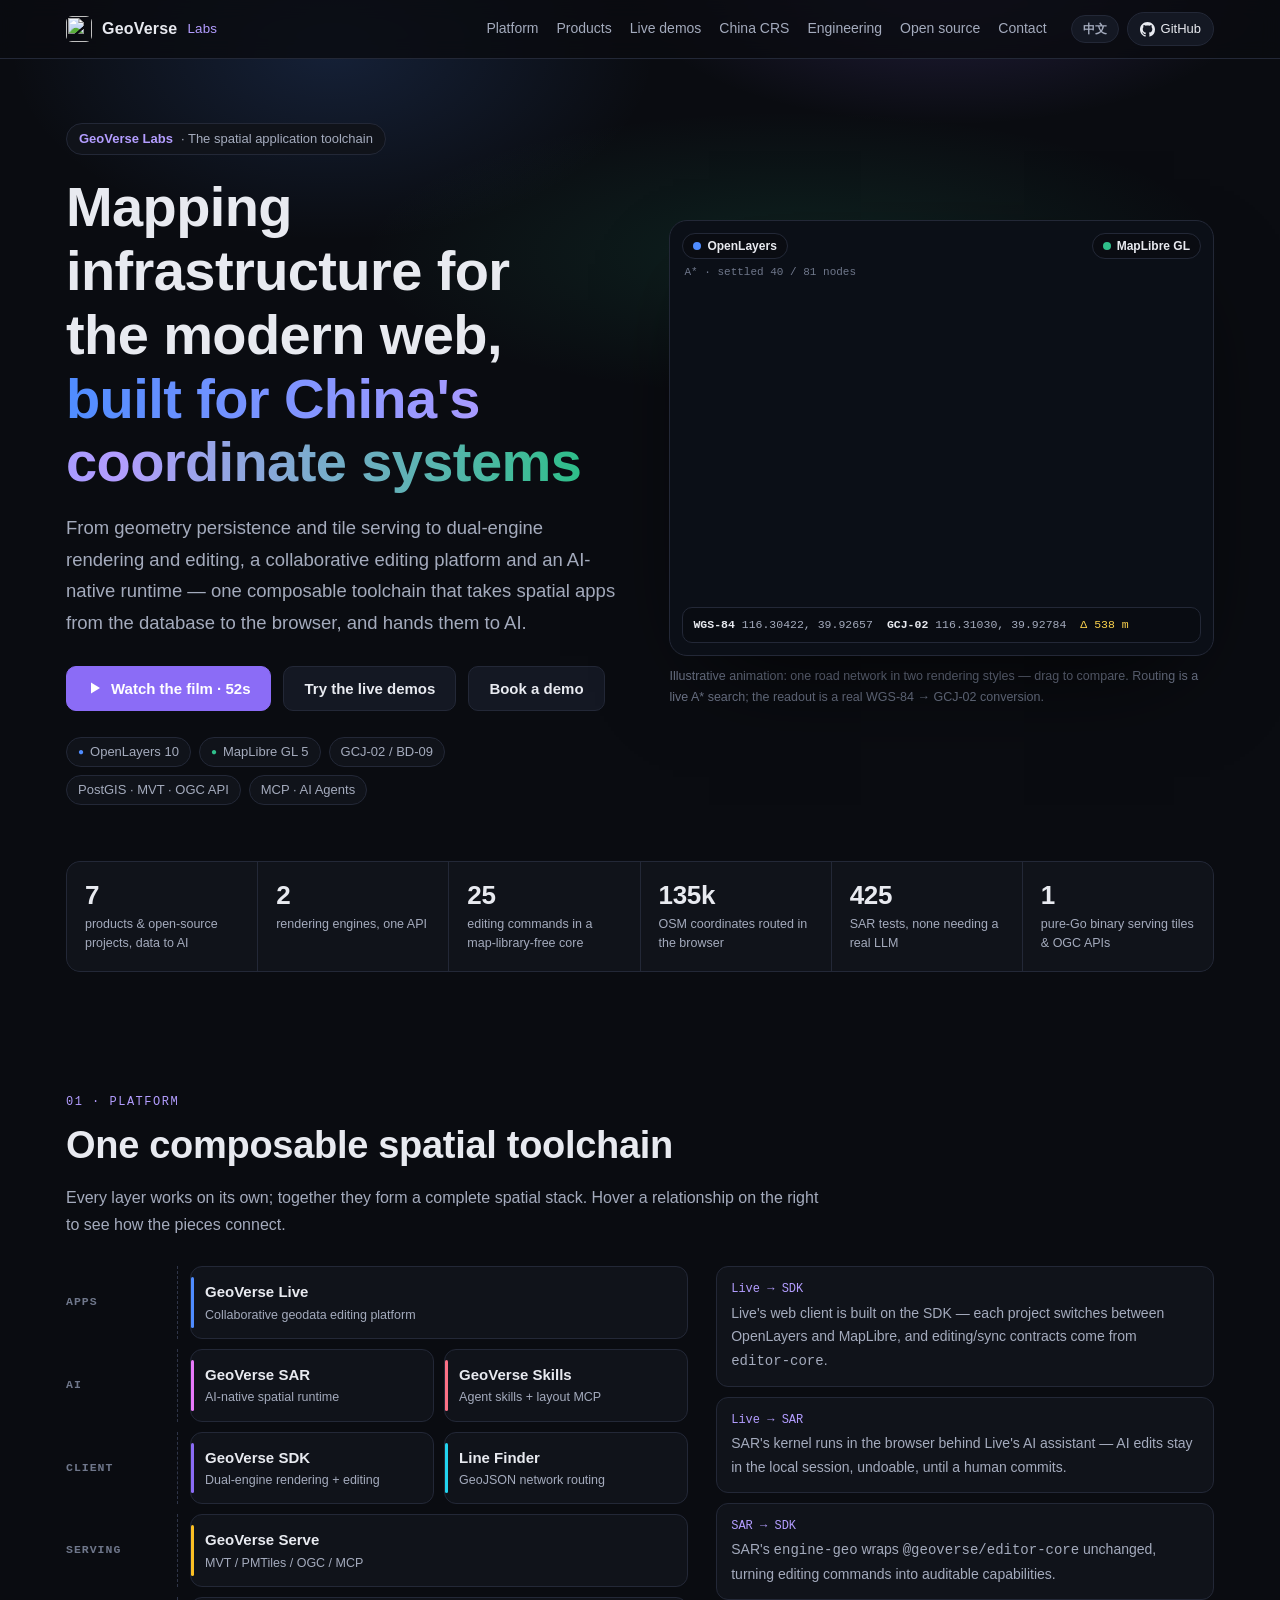
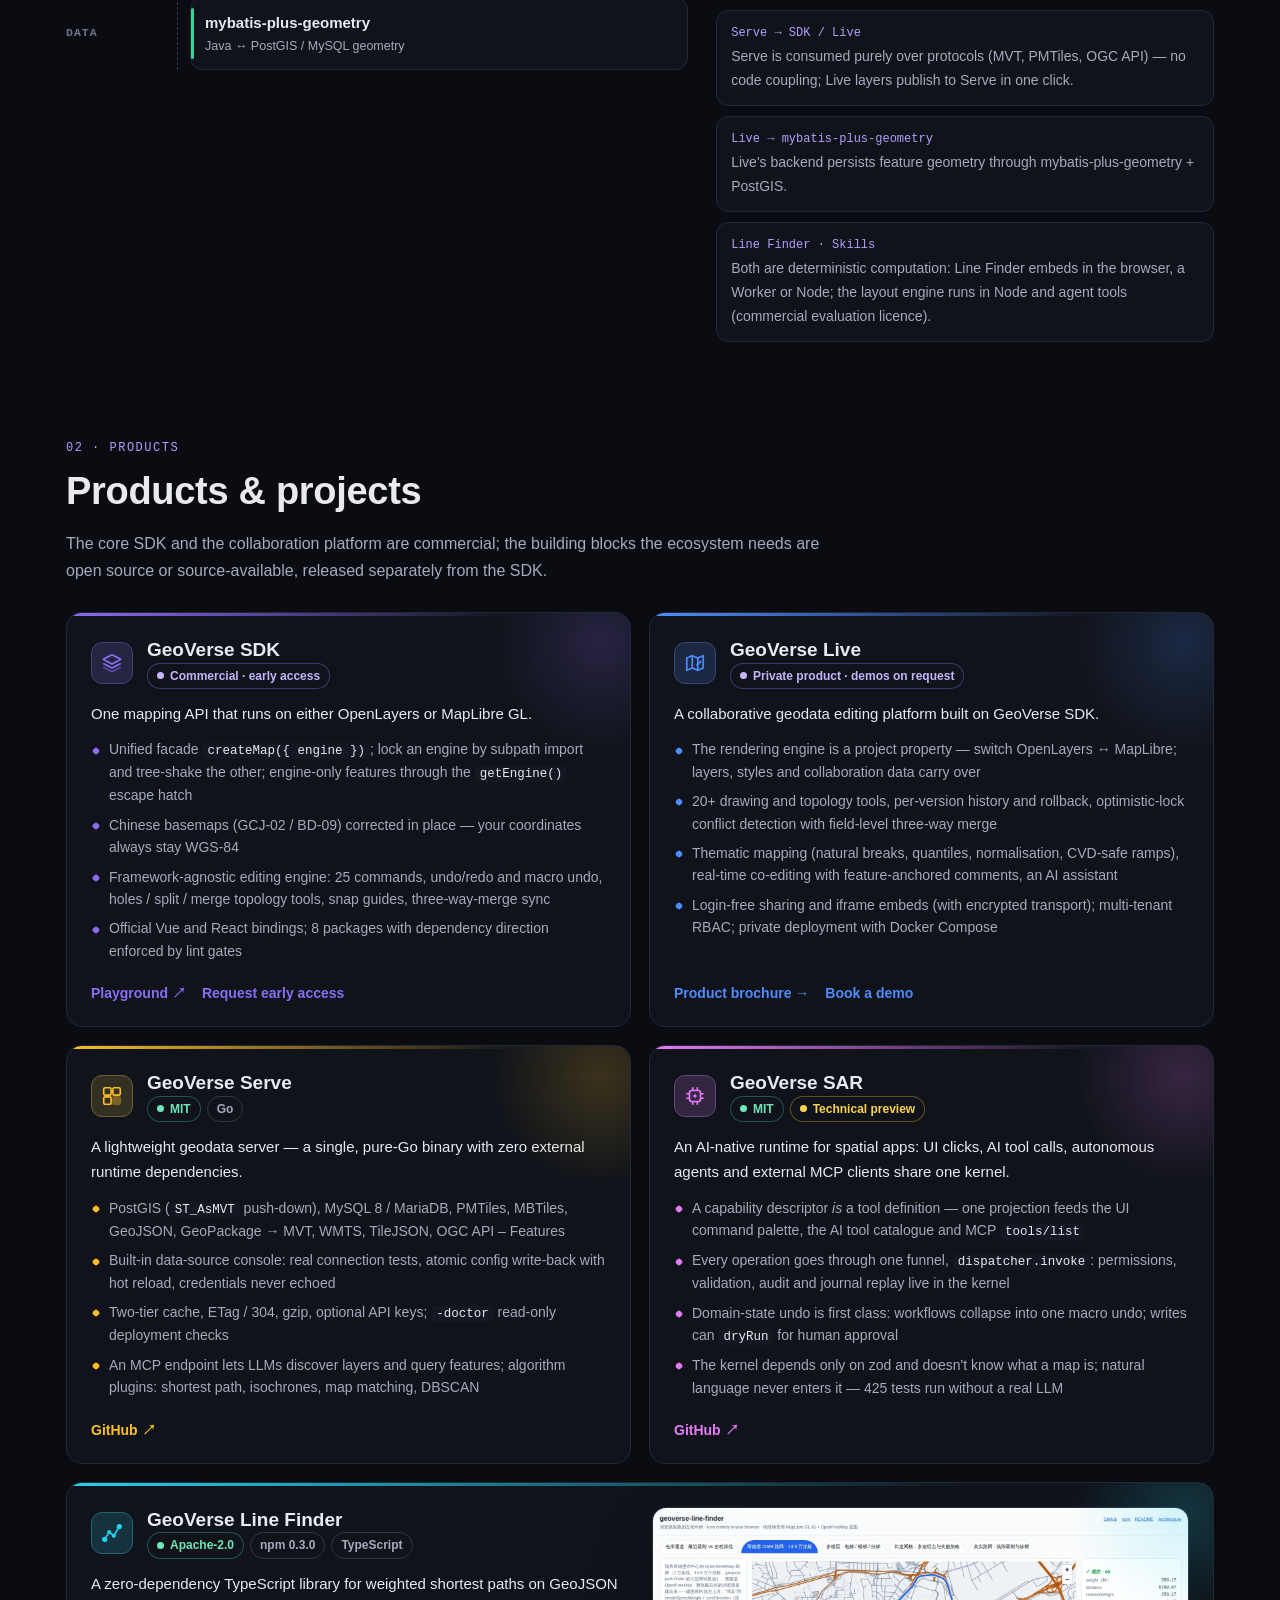
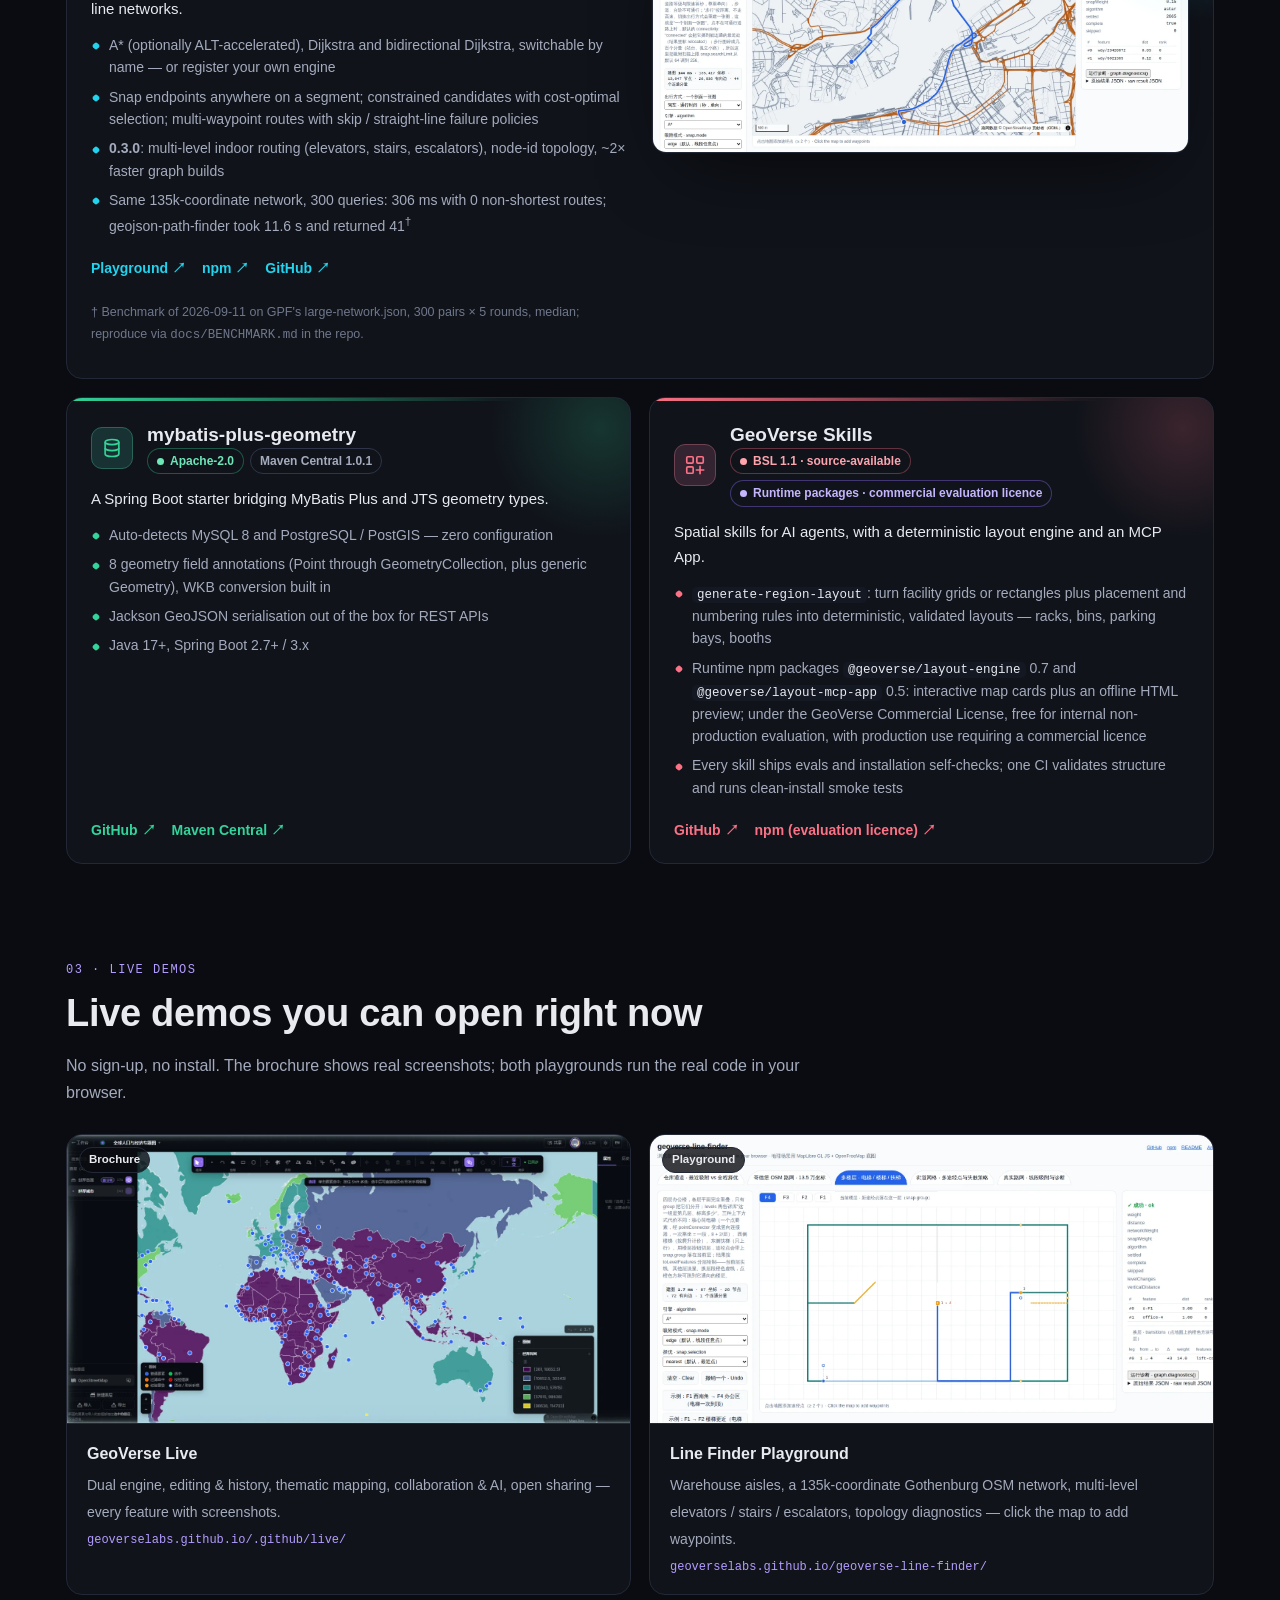
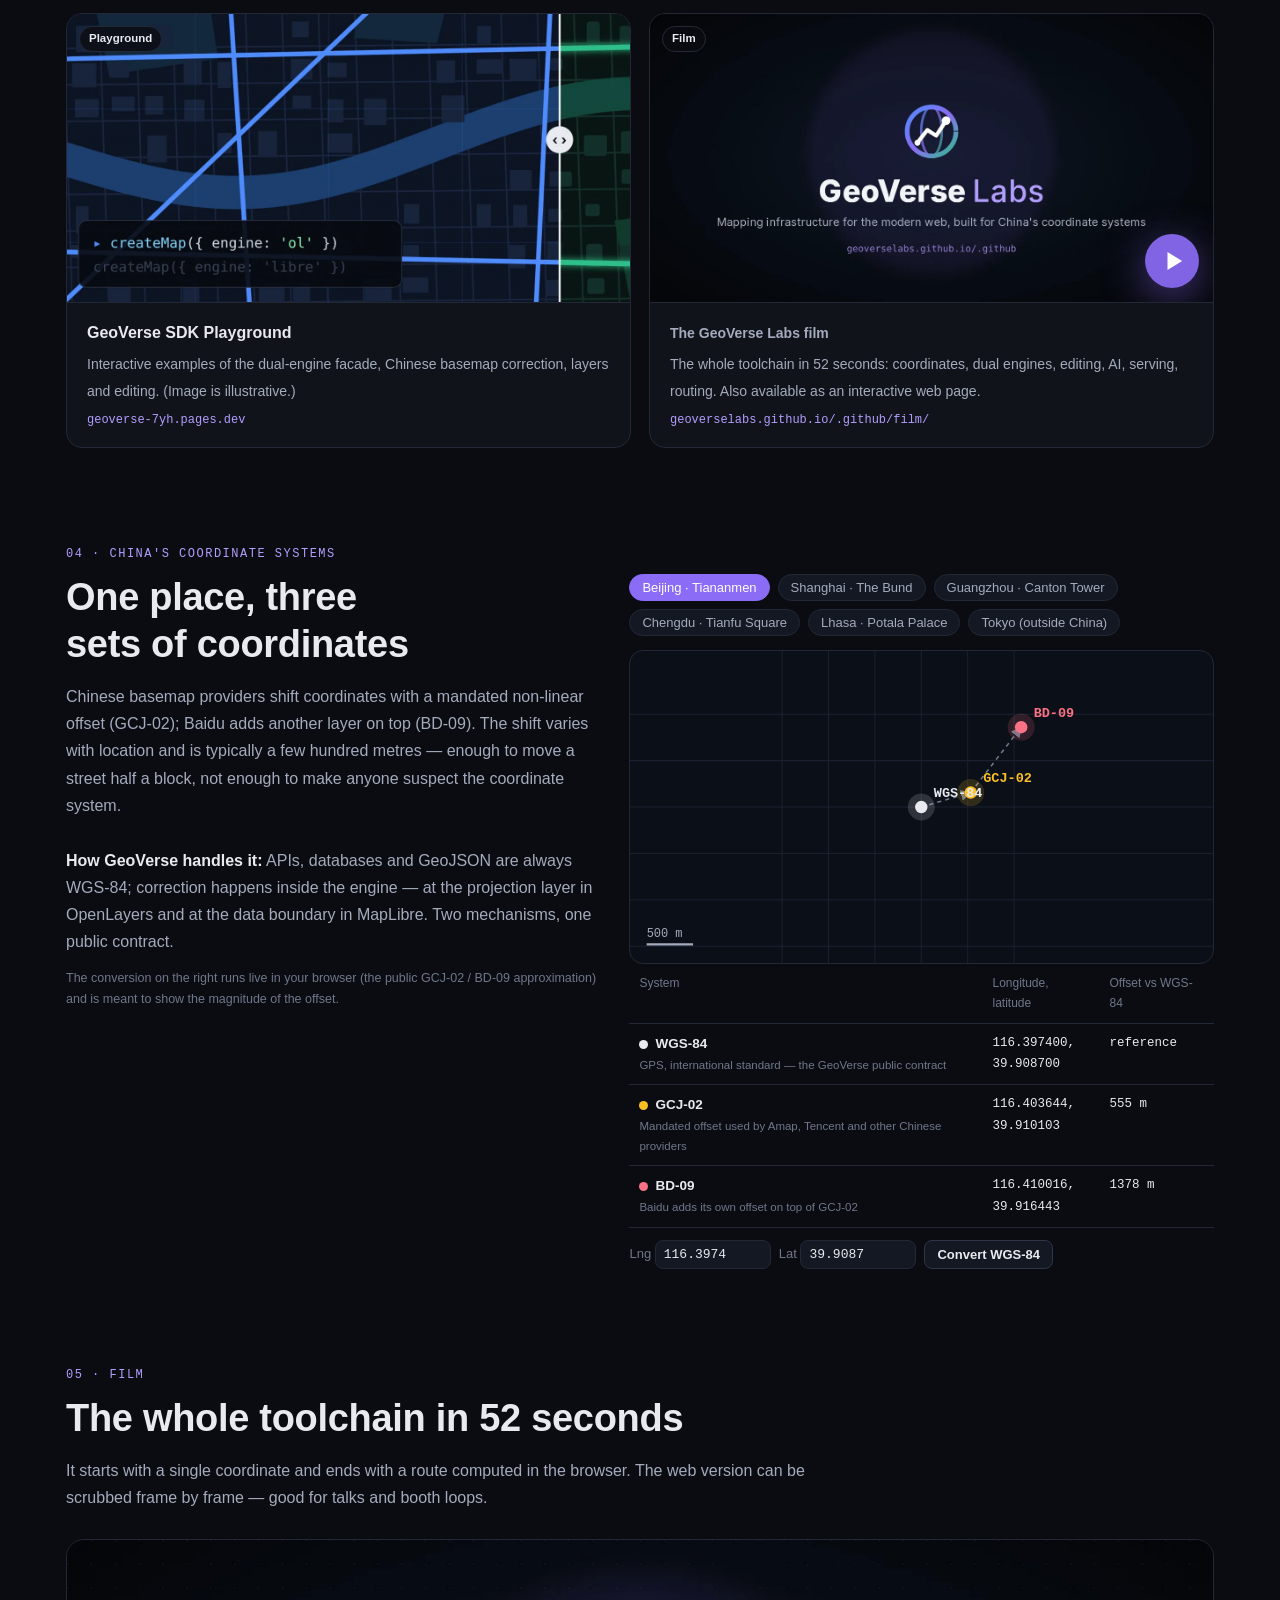
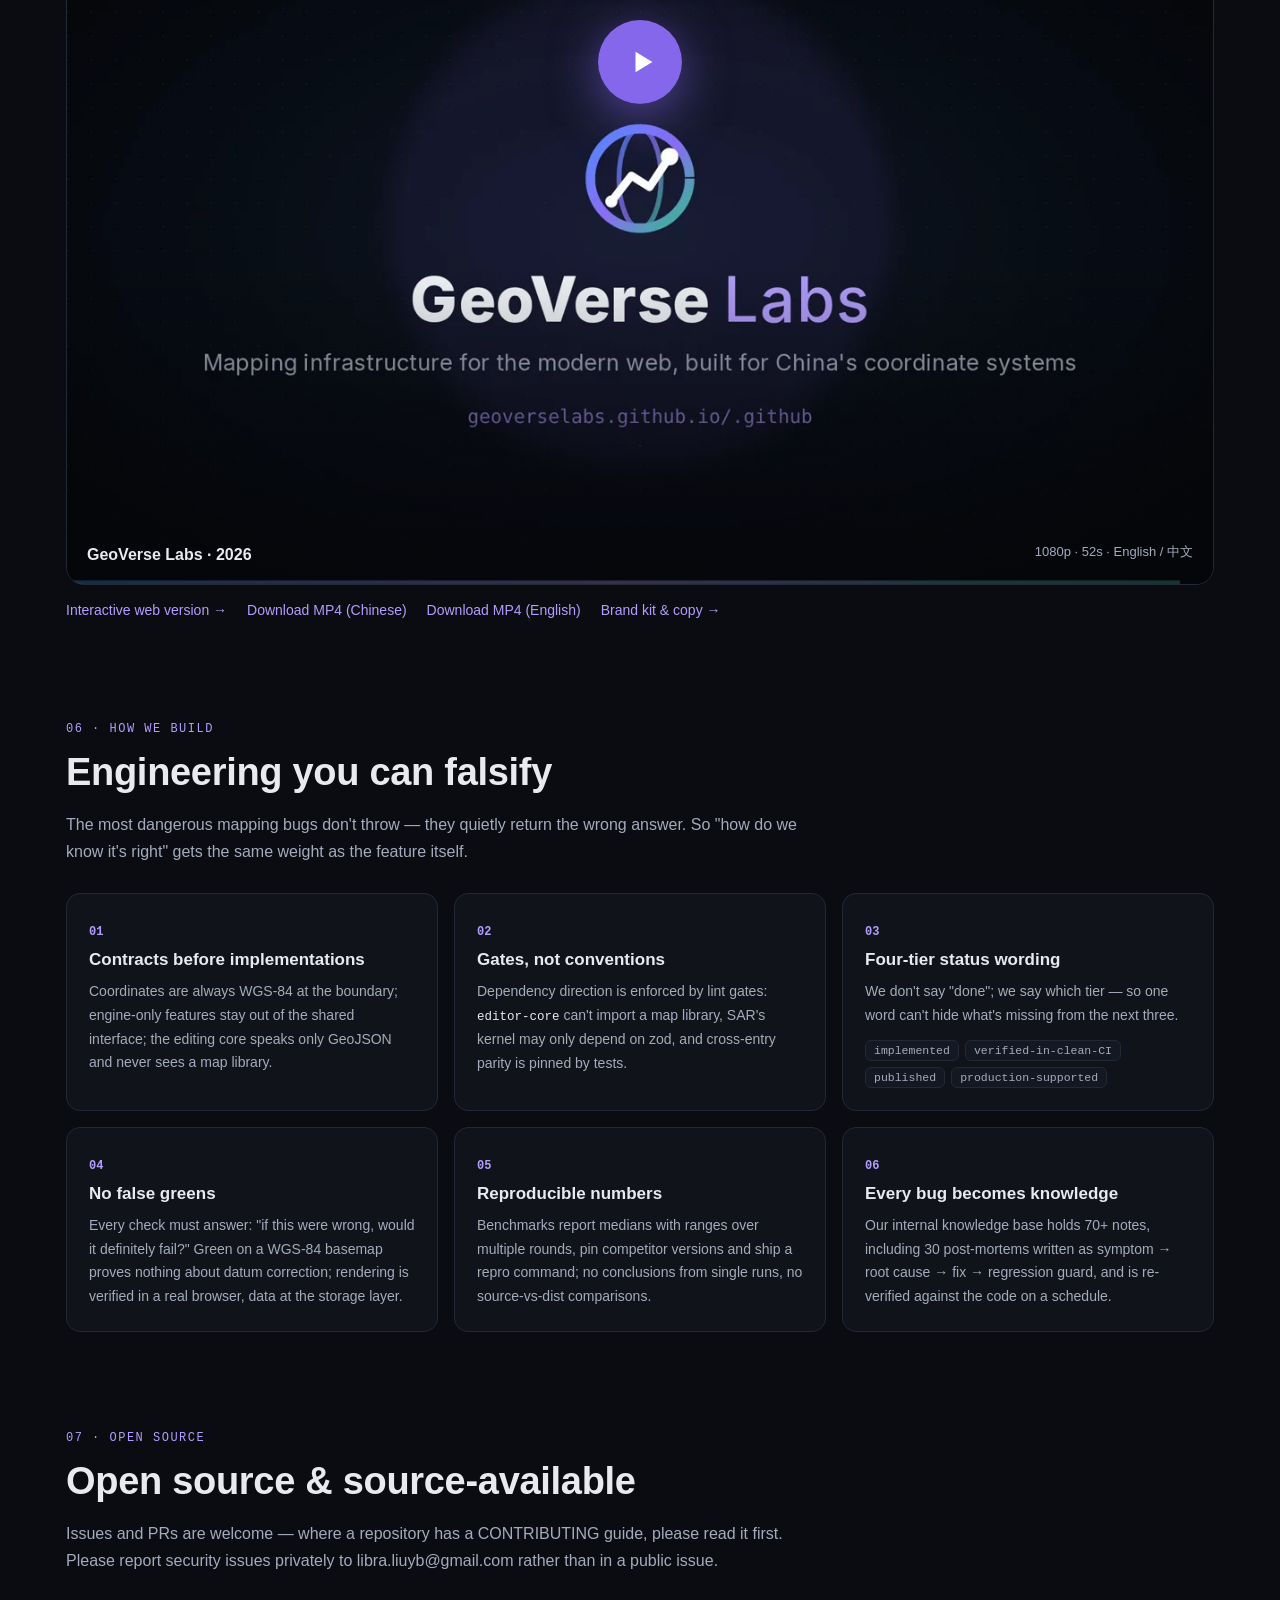
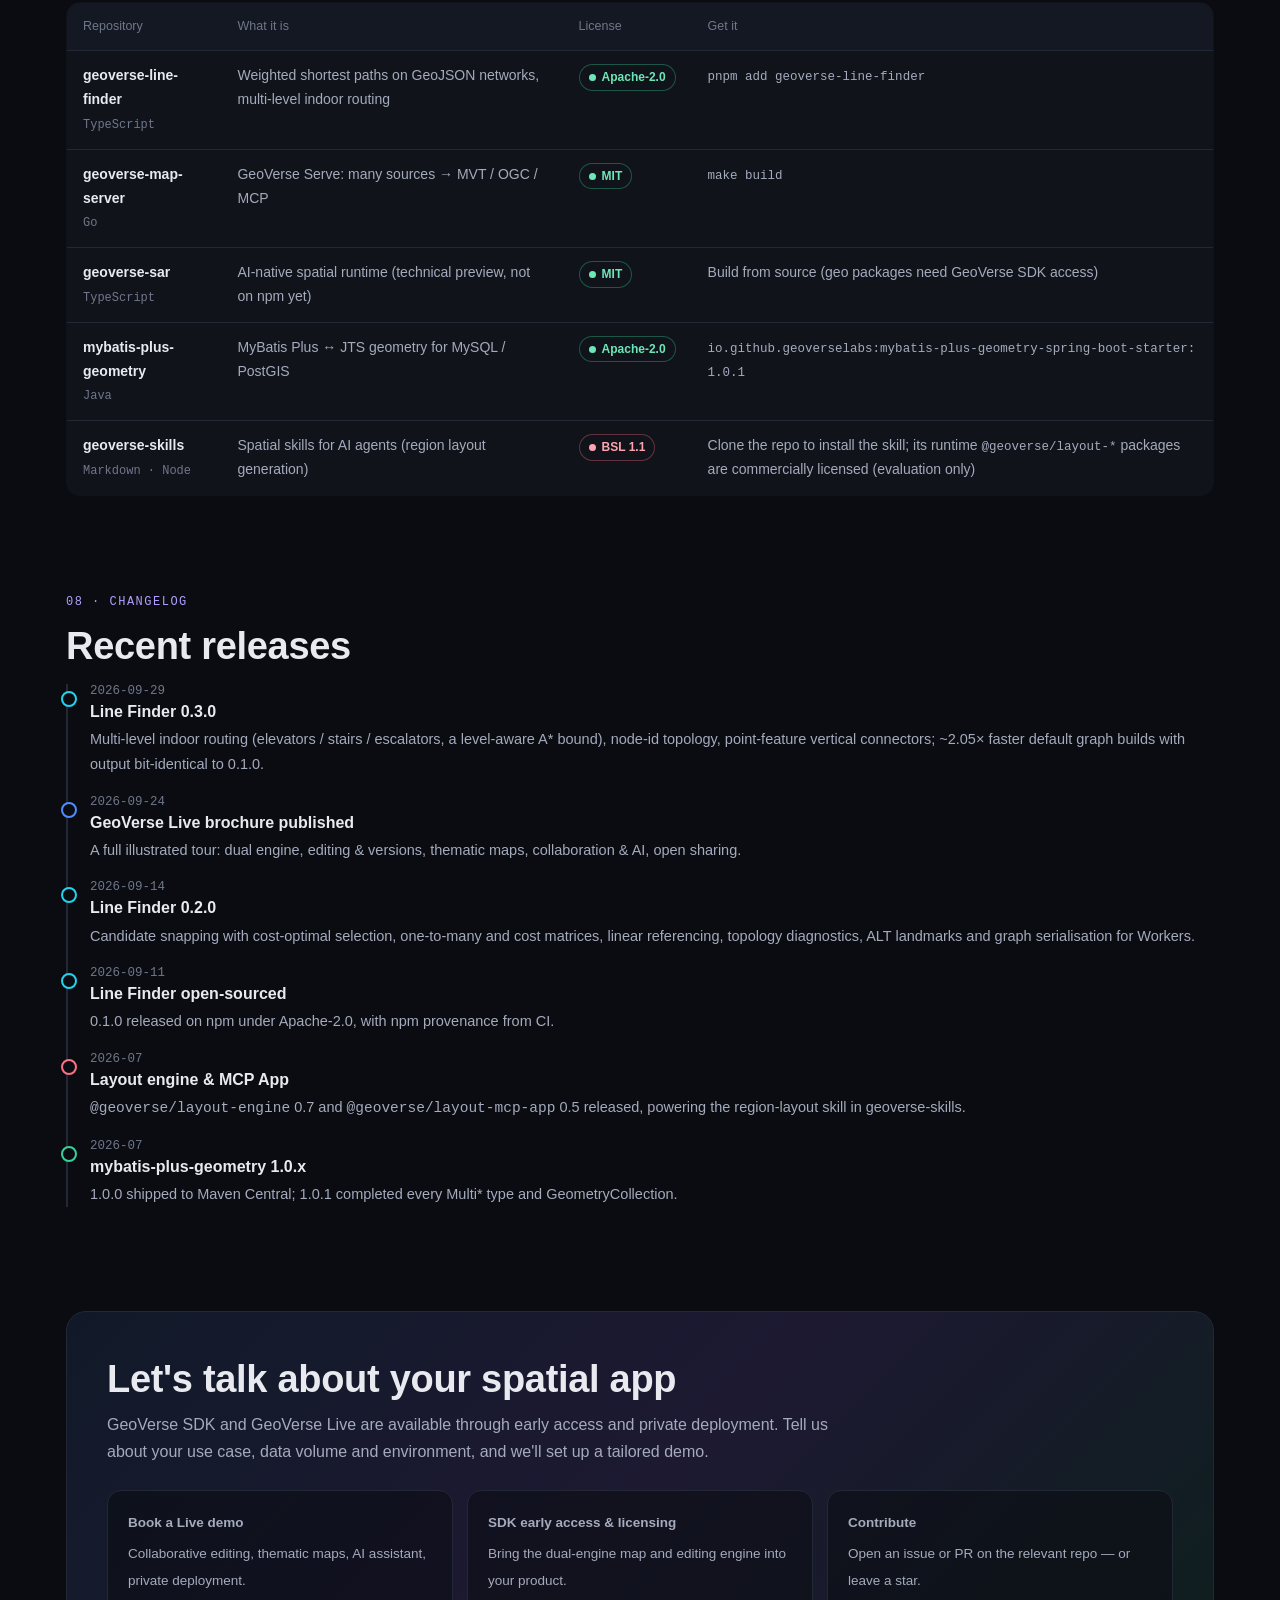
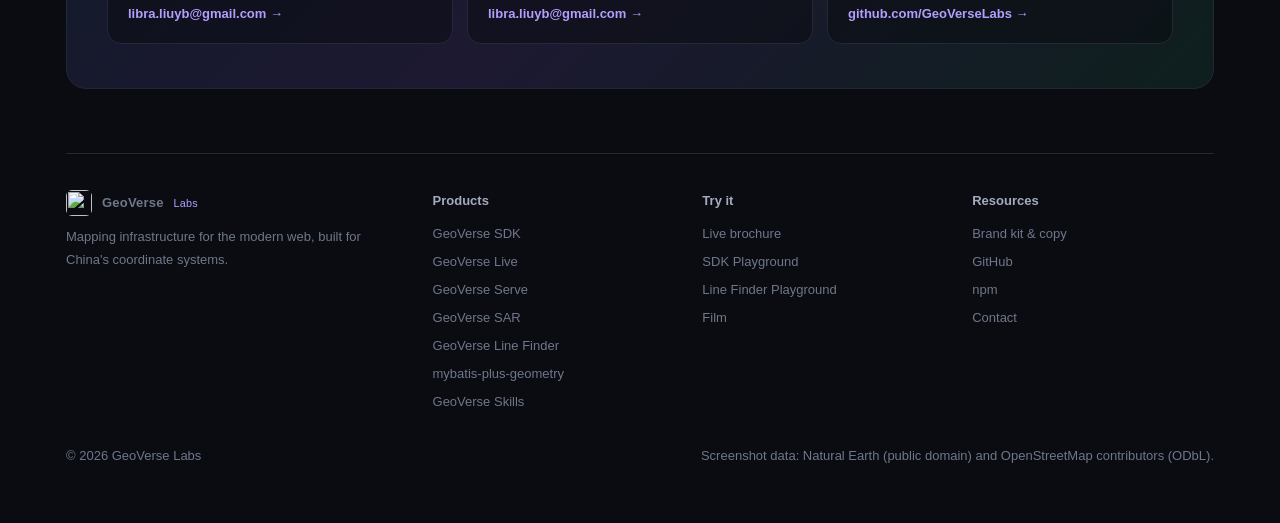
==== commit 61ad0e46: "feat(site): 站点 favicon 与导航/页脚标识统一使用组织头像 首页、404、Live 手册、品牌页、统计看板统一改用 GitHub 组织头像；品牌页可下载的 logo 素材与宣传片页" ====
--- a/index.html
+++ b/index.html
@@ -15,7 +15,7 @@
 <meta property="og:image:height" content="630">
 <meta name="twitter:card" content="summary_large_image">
 <meta name="theme-color" content="#0a0c11">
-<link rel="icon" href="assets/logo.svg" type="image/svg+xml">
+<link rel="icon" href="https://avatars.githubusercontent.com/u/13616481?s=64&amp;v=4" type="image/png">
 <link rel="stylesheet" href="assets/site.css">
 <script>
   // Pick the language before first paint: ?lang= > saved choice > browser language.
@@ -219,7 +219,7 @@
 
 <nav class="nav" aria-label="Primary">
   <div class="wrap">
-    <a class="brand" href="#top"><img src="assets/logo.svg" alt="" width="26" height="26">GeoVerse <small>Labs</small></a>
+    <a class="brand" href="#top"><img src="https://avatars.githubusercontent.com/u/13616481?s=64&amp;v=4" alt="" width="26" height="26">GeoVerse <small>Labs</small></a>
     <div class="nav-links">
       <a href="#platform"><span class="zh">工具链</span><span class="en">Platform</span></a>
       <a href="#products"><span class="zh">产品</span><span class="en">Products</span></a>
@@ -704,7 +704,7 @@
   <div class="wrap">
     <div class="cols">
       <div>
-        <a class="brand" href="#top"><img src="assets/logo.svg" alt="" width="26" height="26">GeoVerse <small>Labs</small></a>
+        <a class="brand" href="#top"><img src="https://avatars.githubusercontent.com/u/13616481?s=64&amp;v=4" alt="" width="26" height="26">GeoVerse <small>Labs</small></a>
         <p class="zh" style="margin:10px 0 0;max-width:340px">为中国坐标系而生的 Web 地图基础设施。</p>
         <p class="en" style="margin:10px 0 0;max-width:340px">Mapping infrastructure for the modern web, built for China's coordinate systems.</p>
       </div>
--- a/assets/site.css
+++ b/assets/site.css
@@ -61,7 +61,7 @@
 .nav .wrap { display: flex; align-items: center; gap: 20px; height: 58px; }
 .brand { display: flex; align-items: center; gap: 10px; font-weight: 680; color: var(--text); letter-spacing: .2px; white-space: nowrap; }
 .brand:hover { text-decoration: none; }
-.brand img { width: 26px; height: 26px; }
+.brand img { width: 26px; height: 26px; border-radius: 6px; }
 .brand small { font-weight: 500; color: var(--accent-2); }
 .nav-links { display: flex; gap: 18px; margin-left: auto; font-size: 14px; }
 .nav-links a { color: var(--text-2); white-space: nowrap; }
